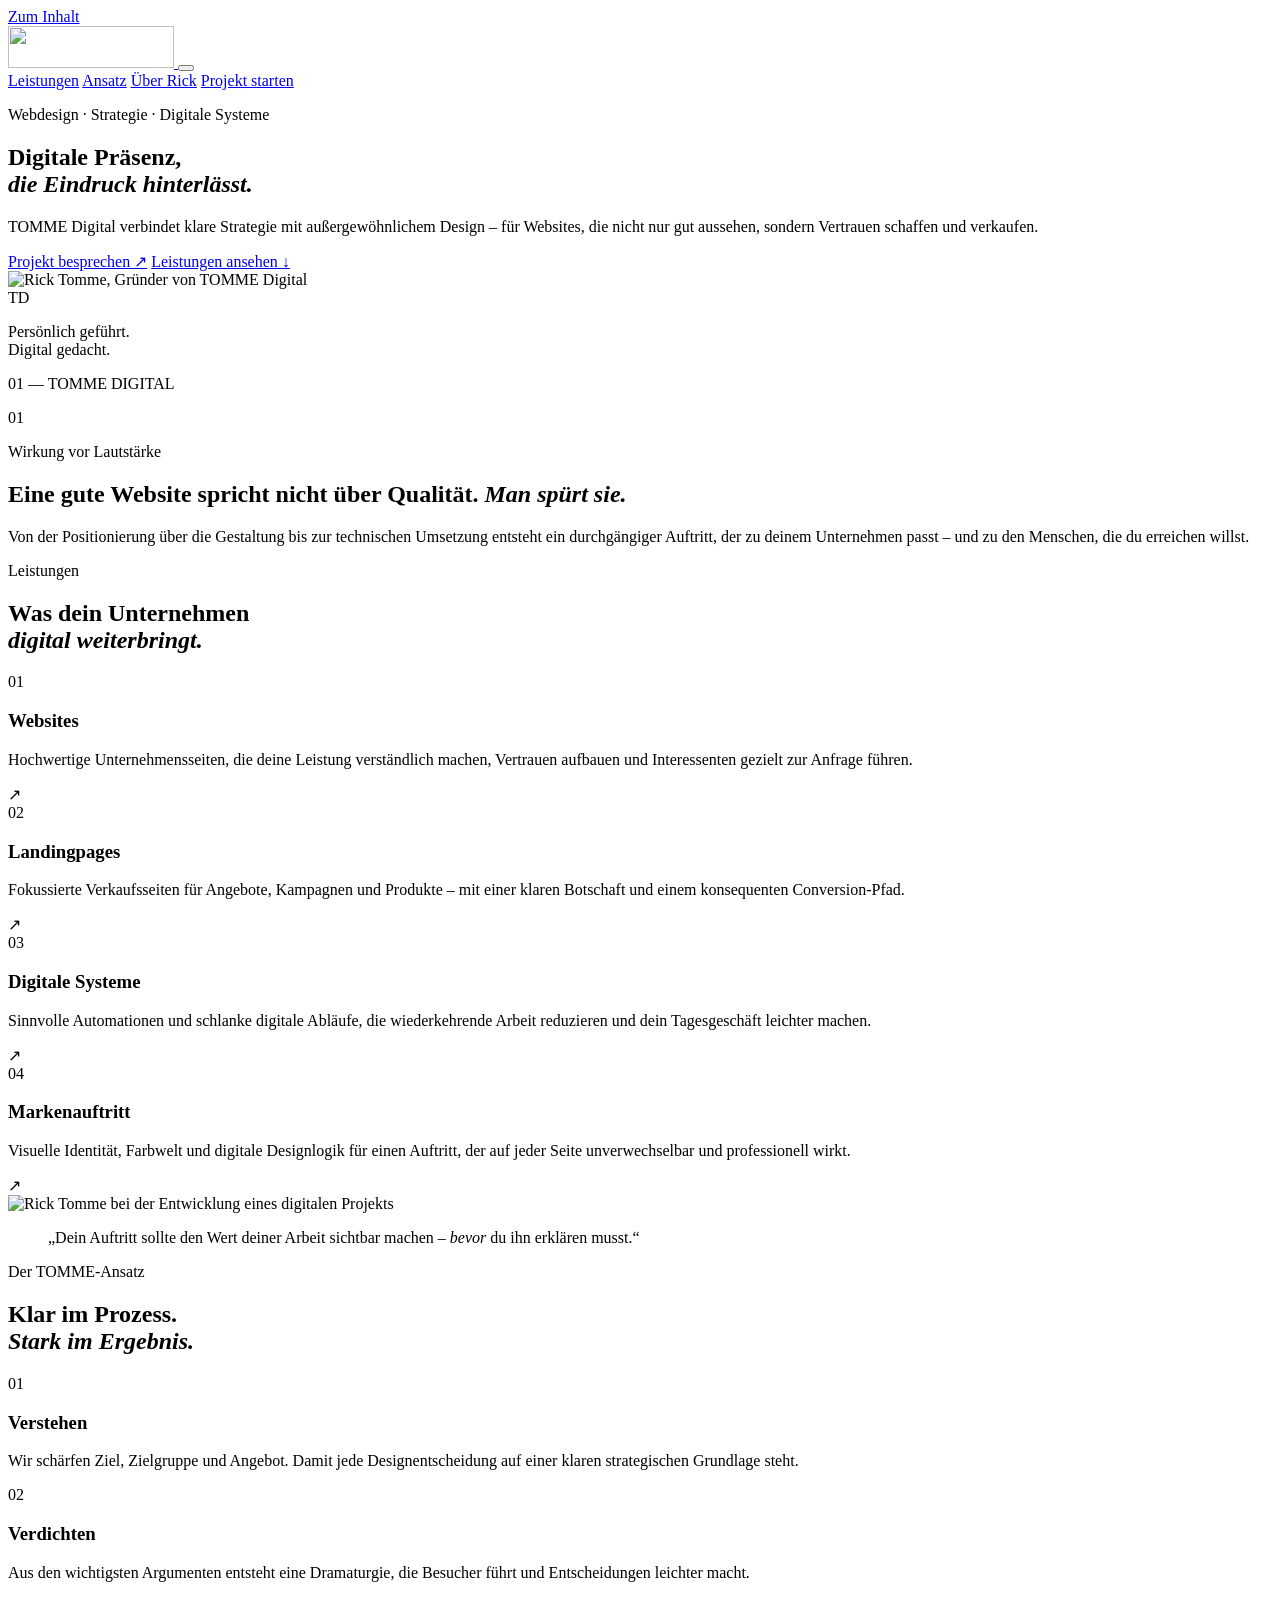
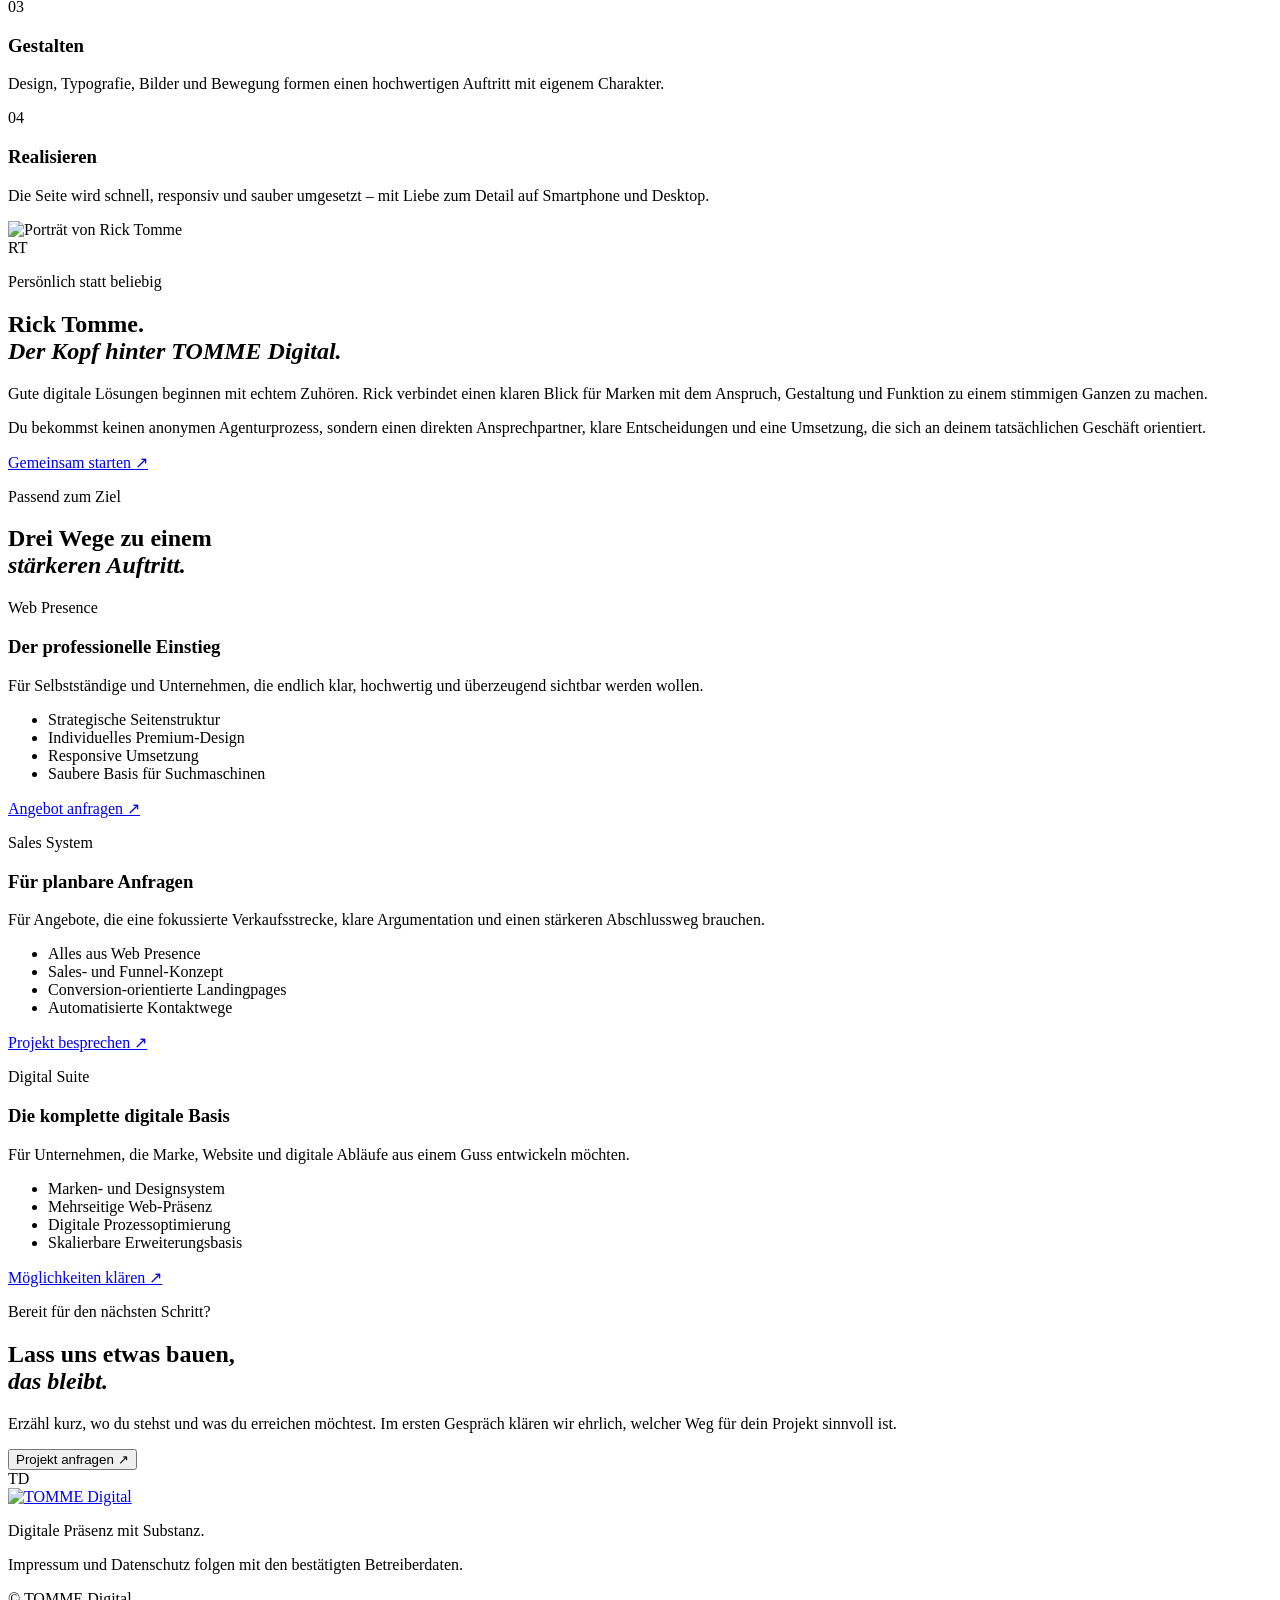
==== index.html @ 48b1f474 "feat: add TOMME Digital premium sales page" ====
<!doctype html>
<html lang="de">
<head>
  <meta charset="utf-8">
  <meta name="viewport" content="width=device-width,initial-scale=1,viewport-fit=cover">
  <meta name="theme-color" content="#071a14">
  <meta name="description" content="TOMME Digital entwickelt hochwertige Websites und digitale Systeme, die Marken klar positionieren und Interessenten zu Kunden machen.">
  <title>TOMME Digital — Digitale Präsenz mit Substanz</title>
  <link rel="icon" href="assets/favicon.svg" type="image/svg+xml">
  <link rel="stylesheet" href="styles.css">
  <script src="script.js" defer></script>
</head>
<body>
  <a class="skip-link" href="#main">Zum Inhalt</a>
  <header class="site-header" data-header>
    <a class="brand" href="#top" aria-label="TOMME Digital Startseite">
      <img src="assets/logo.svg" alt="" width="166" height="42">
    </a>
    <button class="menu-toggle" type="button" aria-label="Menü öffnen" aria-expanded="false" aria-controls="navigation">
      <span></span><span></span>
    </button>
    <nav id="navigation" class="navigation" aria-label="Hauptnavigation">
      <a href="#leistungen">Leistungen</a>
      <a href="#ansatz">Ansatz</a>
      <a href="#ueber">Über Rick</a>
      <a class="nav-cta" href="#kontakt">Projekt starten</a>
    </nav>
  </header>

  <main id="main">
    <section class="hero" id="top">
      <div class="hero-grain" aria-hidden="true"></div>
      <div class="hero-copy reveal">
        <p class="eyebrow">Webdesign · Strategie · Digitale Systeme</p>
        <h1>Digitale Präsenz,<br><em>die Eindruck hinterlässt.</em></h1>
        <p class="hero-lead">TOMME Digital verbindet klare Strategie mit außergewöhnlichem Design – für Websites, die nicht nur gut aussehen, sondern Vertrauen schaffen und verkaufen.</p>
        <div class="hero-actions">
          <a class="button button-primary" href="#kontakt">Projekt besprechen <span aria-hidden="true">↗</span></a>
          <a class="text-link" href="#leistungen">Leistungen ansehen <span aria-hidden="true">↓</span></a>
        </div>
      </div>
      <div class="hero-media reveal" data-delay="1">
        <div class="portrait-frame">
          <img data-optional-image src="assets/rick-hero.webp" alt="Rick Tomme, Gründer von TOMME Digital" width="960" height="1200">
          <div class="portrait-fallback" aria-hidden="true">
            <span>TD</span>
          </div>
          <span class="frame-line"></span>
        </div>
        <p class="media-note">Persönlich geführt.<br>Digital gedacht.</p>
      </div>
      <div class="hero-index" aria-hidden="true">01 — TOMME DIGITAL</div>
    </section>

    <section class="manifesto section-pad">
      <p class="section-number">01</p>
      <div class="manifesto-copy reveal">
        <p class="eyebrow">Wirkung vor Lautstärke</p>
        <h2>Eine gute Website spricht nicht über Qualität. <em>Man spürt sie.</em></h2>
      </div>
      <p class="manifesto-aside reveal">Von der Positionierung über die Gestaltung bis zur technischen Umsetzung entsteht ein durchgängiger Auftritt, der zu deinem Unternehmen passt – und zu den Menschen, die du erreichen willst.</p>
    </section>

    <section class="services section-pad" id="leistungen">
      <div class="section-heading reveal">
        <p class="eyebrow">Leistungen</p>
        <h2>Was dein Unternehmen<br><em>digital weiterbringt.</em></h2>
      </div>
      <div class="service-list">
        <article class="service reveal">
          <span class="service-no">01</span>
          <div><h3>Websites</h3><p>Hochwertige Unternehmensseiten, die deine Leistung verständlich machen, Vertrauen aufbauen und Interessenten gezielt zur Anfrage führen.</p></div>
          <span class="service-mark" aria-hidden="true">↗</span>
        </article>
        <article class="service reveal">
          <span class="service-no">02</span>
          <div><h3>Landingpages</h3><p>Fokussierte Verkaufsseiten für Angebote, Kampagnen und Produkte – mit einer klaren Botschaft und einem konsequenten Conversion-Pfad.</p></div>
          <span class="service-mark" aria-hidden="true">↗</span>
        </article>
        <article class="service reveal">
          <span class="service-no">03</span>
          <div><h3>Digitale Systeme</h3><p>Sinnvolle Automationen und schlanke digitale Abläufe, die wiederkehrende Arbeit reduzieren und dein Tagesgeschäft leichter machen.</p></div>
          <span class="service-mark" aria-hidden="true">↗</span>
        </article>
        <article class="service reveal">
          <span class="service-no">04</span>
          <div><h3>Markenauftritt</h3><p>Visuelle Identität, Farbwelt und digitale Designlogik für einen Auftritt, der auf jeder Seite unverwechselbar und professionell wirkt.</p></div>
          <span class="service-mark" aria-hidden="true">↗</span>
        </article>
      </div>
    </section>

    <section class="statement">
      <div class="statement-media" data-parallax>
        <img data-optional-image src="assets/rick-editorial.webp" alt="Rick Tomme bei der Entwicklung eines digitalen Projekts" width="1600" height="1000" loading="lazy">
      </div>
      <div class="statement-shade" aria-hidden="true"></div>
      <blockquote class="reveal">„Dein Auftritt sollte den Wert deiner Arbeit sichtbar machen – <em>bevor</em> du ihn erklären musst.“</blockquote>
    </section>

    <section class="approach section-pad" id="ansatz">
      <div class="section-heading reveal">
        <p class="eyebrow">Der TOMME-Ansatz</p>
        <h2>Klar im Prozess.<br><em>Stark im Ergebnis.</em></h2>
      </div>
      <div class="steps">
        <article class="step reveal"><span>01</span><h3>Verstehen</h3><p>Wir schärfen Ziel, Zielgruppe und Angebot. Damit jede Designentscheidung auf einer klaren strategischen Grundlage steht.</p></article>
        <article class="step reveal"><span>02</span><h3>Verdichten</h3><p>Aus den wichtigsten Argumenten entsteht eine Dramaturgie, die Besucher führt und Entscheidungen leichter macht.</p></article>
        <article class="step reveal"><span>03</span><h3>Gestalten</h3><p>Design, Typografie, Bilder und Bewegung formen einen hochwertigen Auftritt mit eigenem Charakter.</p></article>
        <article class="step reveal"><span>04</span><h3>Realisieren</h3><p>Die Seite wird schnell, responsiv und sauber umgesetzt – mit Liebe zum Detail auf Smartphone und Desktop.</p></article>
      </div>
    </section>

    <section class="about section-pad" id="ueber">
      <div class="about-media reveal">
        <img data-optional-image src="assets/rick-portrait.webp" alt="Porträt von Rick Tomme" width="900" height="1100" loading="lazy">
        <div class="about-monogram" aria-hidden="true">RT</div>
      </div>
      <div class="about-copy reveal">
        <p class="eyebrow">Persönlich statt beliebig</p>
        <h2>Rick Tomme.<br><em>Der Kopf hinter TOMME Digital.</em></h2>
        <p>Gute digitale Lösungen beginnen mit echtem Zuhören. Rick verbindet einen klaren Blick für Marken mit dem Anspruch, Gestaltung und Funktion zu einem stimmigen Ganzen zu machen.</p>
        <p>Du bekommst keinen anonymen Agenturprozess, sondern einen direkten Ansprechpartner, klare Entscheidungen und eine Umsetzung, die sich an deinem tatsächlichen Geschäft orientiert.</p>
        <a class="text-link" href="#kontakt">Gemeinsam starten <span aria-hidden="true">↗</span></a>
      </div>
    </section>

    <section class="offers section-pad">
      <div class="section-heading reveal">
        <p class="eyebrow">Passend zum Ziel</p>
        <h2>Drei Wege zu einem<br><em>stärkeren Auftritt.</em></h2>
      </div>
      <div class="offer-grid">
        <article class="offer reveal">
          <p class="offer-label">Web Presence</p><h3>Der professionelle Einstieg</h3>
          <p>Für Selbstständige und Unternehmen, die endlich klar, hochwertig und überzeugend sichtbar werden wollen.</p>
          <ul><li>Strategische Seitenstruktur</li><li>Individuelles Premium-Design</li><li>Responsive Umsetzung</li><li>Saubere Basis für Suchmaschinen</li></ul>
          <a href="#kontakt">Angebot anfragen <span aria-hidden="true">↗</span></a>
        </article>
        <article class="offer offer-featured reveal" data-delay="1">
          <p class="offer-label">Sales System</p><h3>Für planbare Anfragen</h3>
          <p>Für Angebote, die eine fokussierte Verkaufsstrecke, klare Argumentation und einen stärkeren Abschlussweg brauchen.</p>
          <ul><li>Alles aus Web Presence</li><li>Sales- und Funnel-Konzept</li><li>Conversion-orientierte Landingpages</li><li>Automatisierte Kontaktwege</li></ul>
          <a href="#kontakt">Projekt besprechen <span aria-hidden="true">↗</span></a>
        </article>
        <article class="offer reveal" data-delay="2">
          <p class="offer-label">Digital Suite</p><h3>Die komplette digitale Basis</h3>
          <p>Für Unternehmen, die Marke, Website und digitale Abläufe aus einem Guss entwickeln möchten.</p>
          <ul><li>Marken- und Designsystem</li><li>Mehrseitige Web-Präsenz</li><li>Digitale Prozessoptimierung</li><li>Skalierbare Erweiterungsbasis</li></ul>
          <a href="#kontakt">Möglichkeiten klären <span aria-hidden="true">↗</span></a>
        </article>
      </div>
    </section>

    <section class="contact section-pad" id="kontakt">
      <div class="contact-inner reveal">
        <p class="eyebrow">Bereit für den nächsten Schritt?</p>
        <h2>Lass uns etwas bauen,<br><em>das bleibt.</em></h2>
        <p>Erzähl kurz, wo du stehst und was du erreichen möchtest. Im ersten Gespräch klären wir ehrlich, welcher Weg für dein Projekt sinnvoll ist.</p>
        <button class="button button-light" type="button" data-contact-button>Projekt anfragen <span aria-hidden="true">↗</span></button>
        <p class="contact-status" data-contact-status hidden>Der direkte Kontaktweg wird vor der Veröffentlichung ergänzt.</p>
      </div>
      <div class="contact-monogram" aria-hidden="true">TD</div>
    </section>
  </main>

  <footer>
    <a class="brand" href="#top"><img src="assets/logo.svg" alt="TOMME Digital" width="166" height="42"></a>
    <p>Digitale Präsenz mit Substanz.</p>
    <div class="footer-links">
      <span>Impressum und Datenschutz folgen mit den bestätigten Betreiberdaten.</span>
    </div>
    <p>© <span data-year></span> TOMME Digital</p>
  </footer>
</body>
</html>
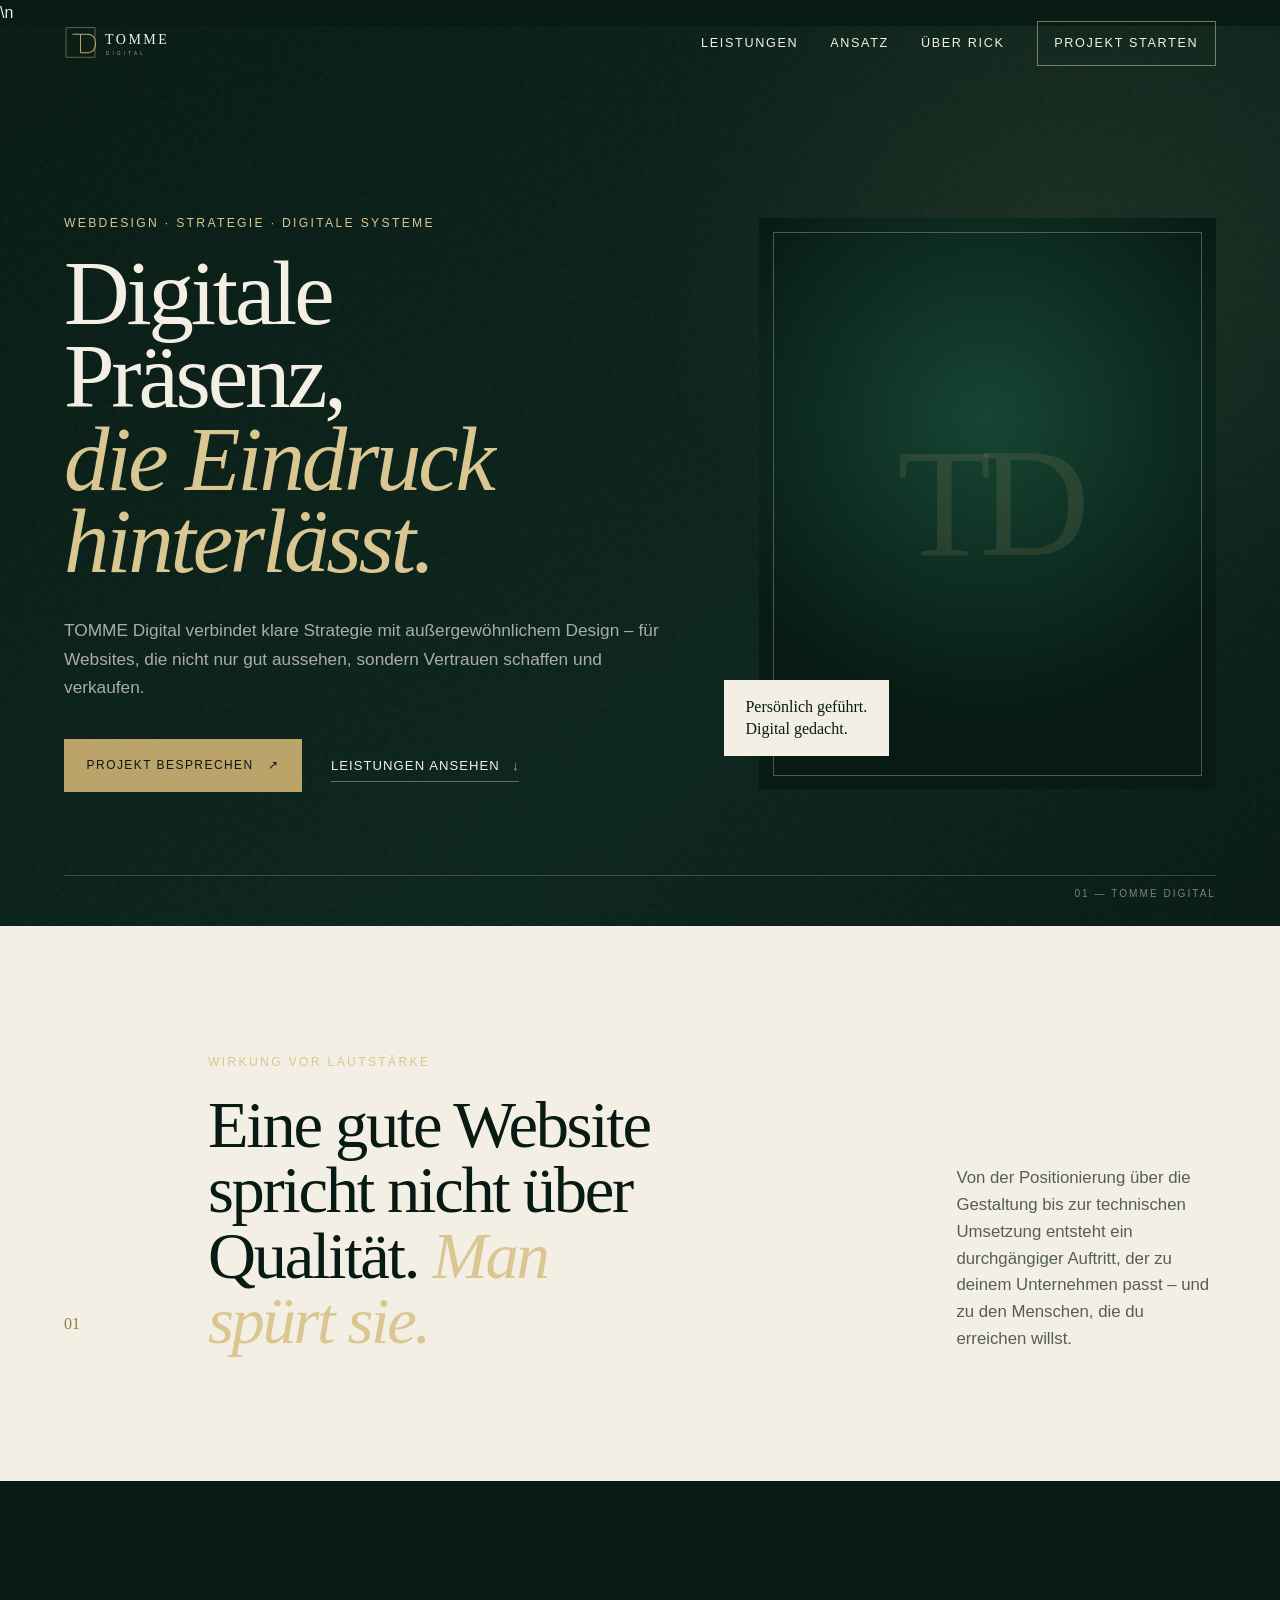
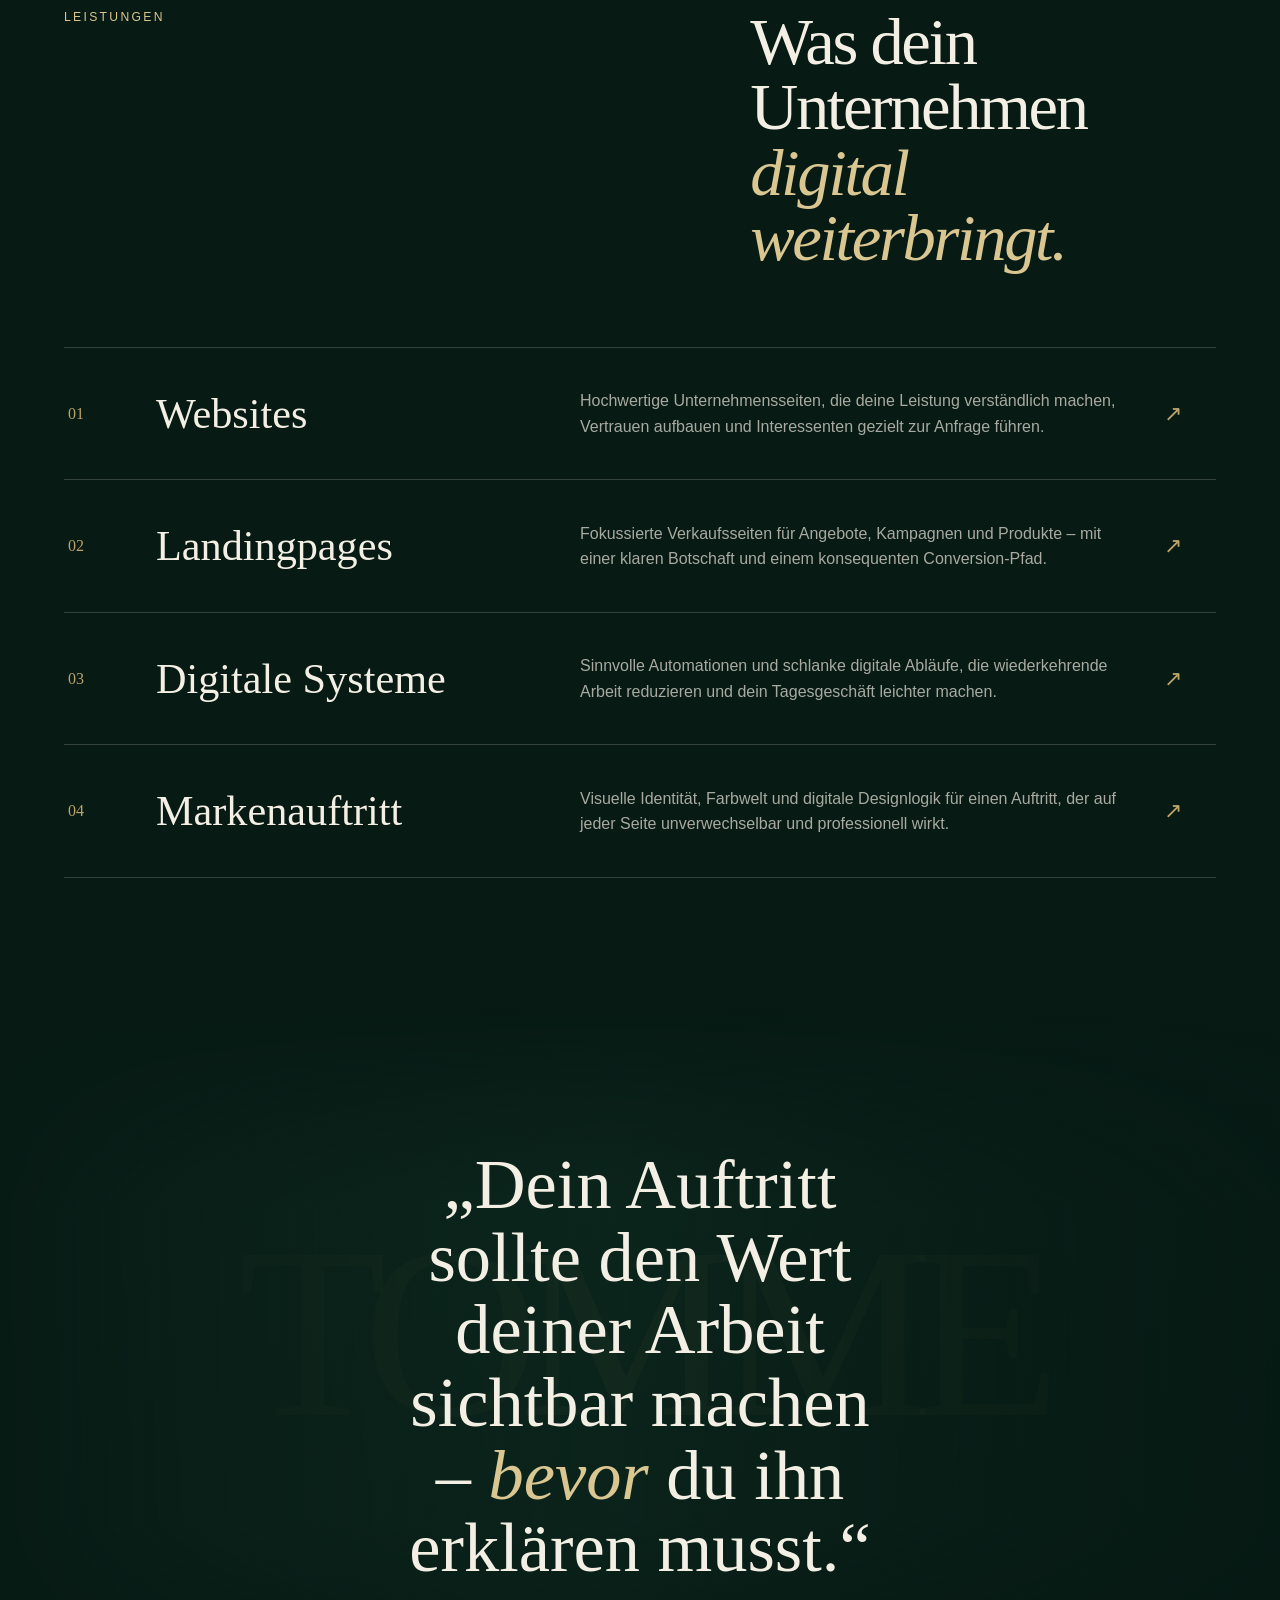
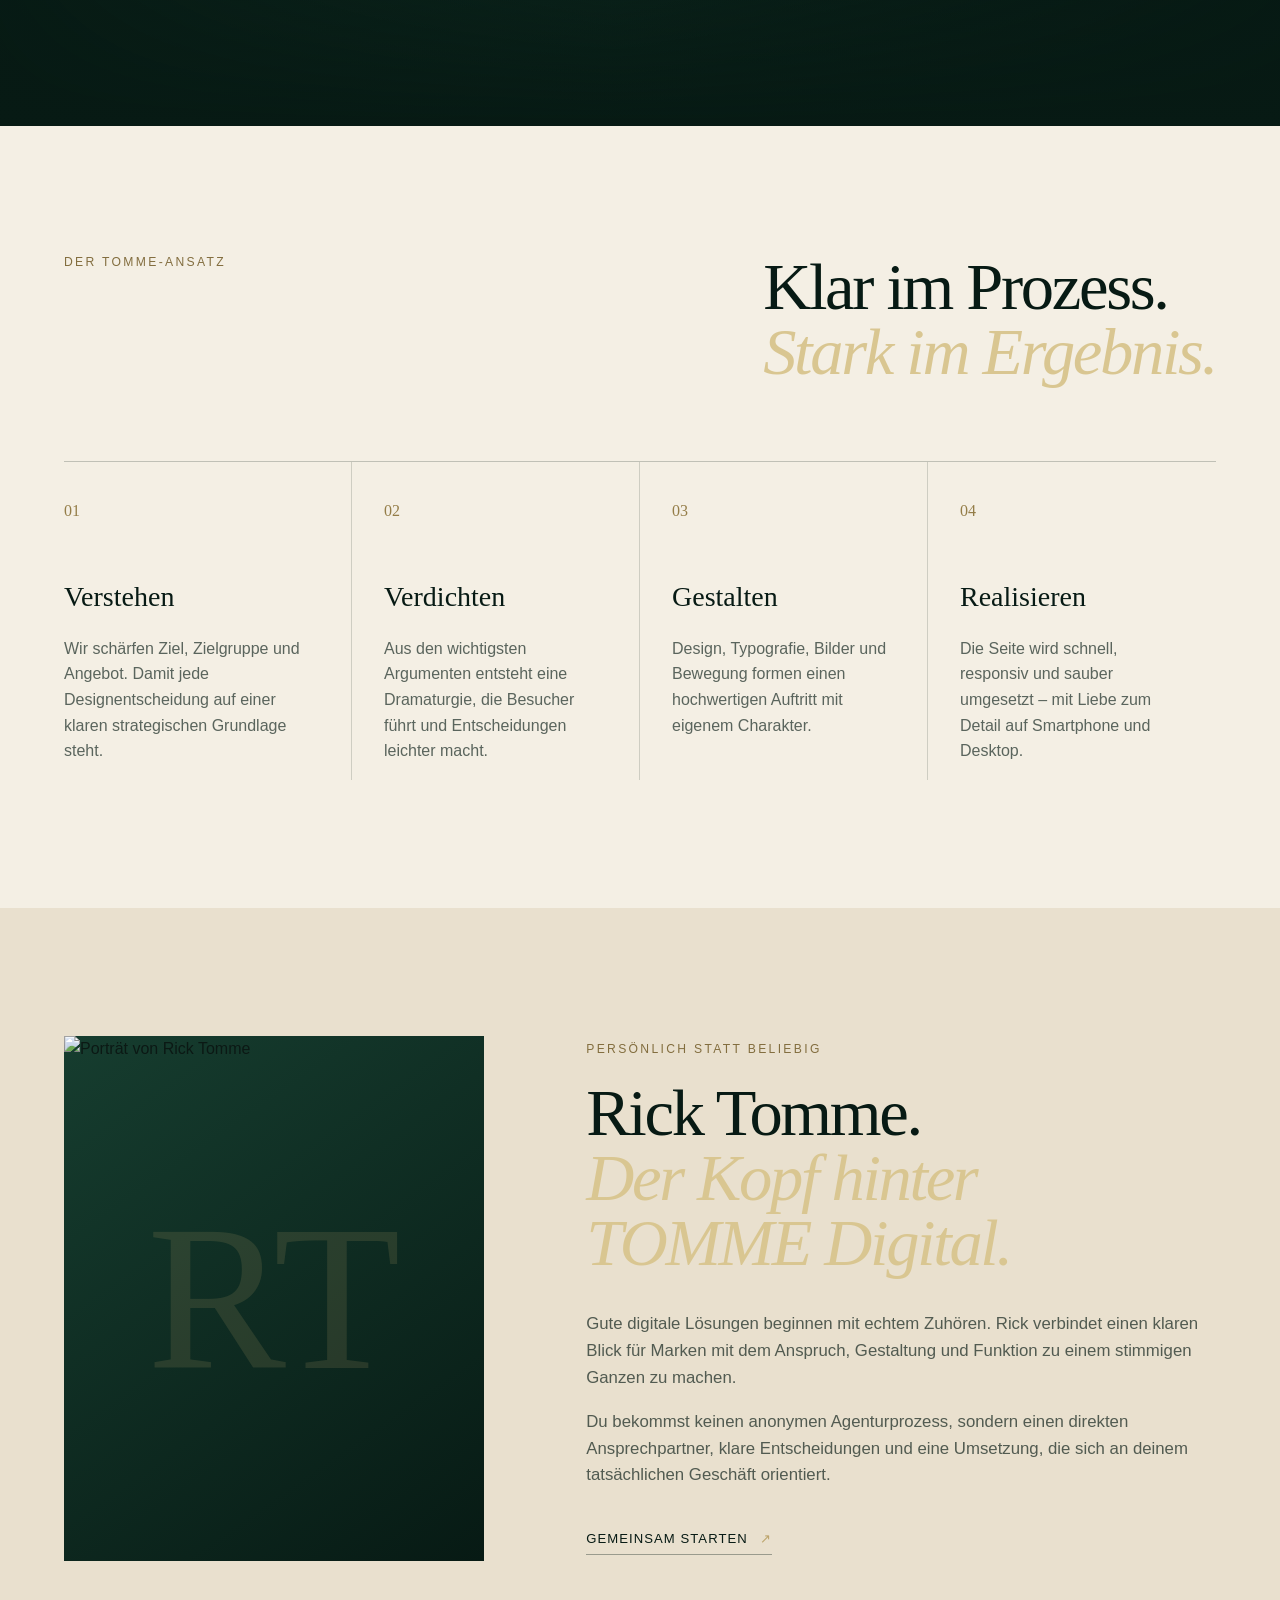
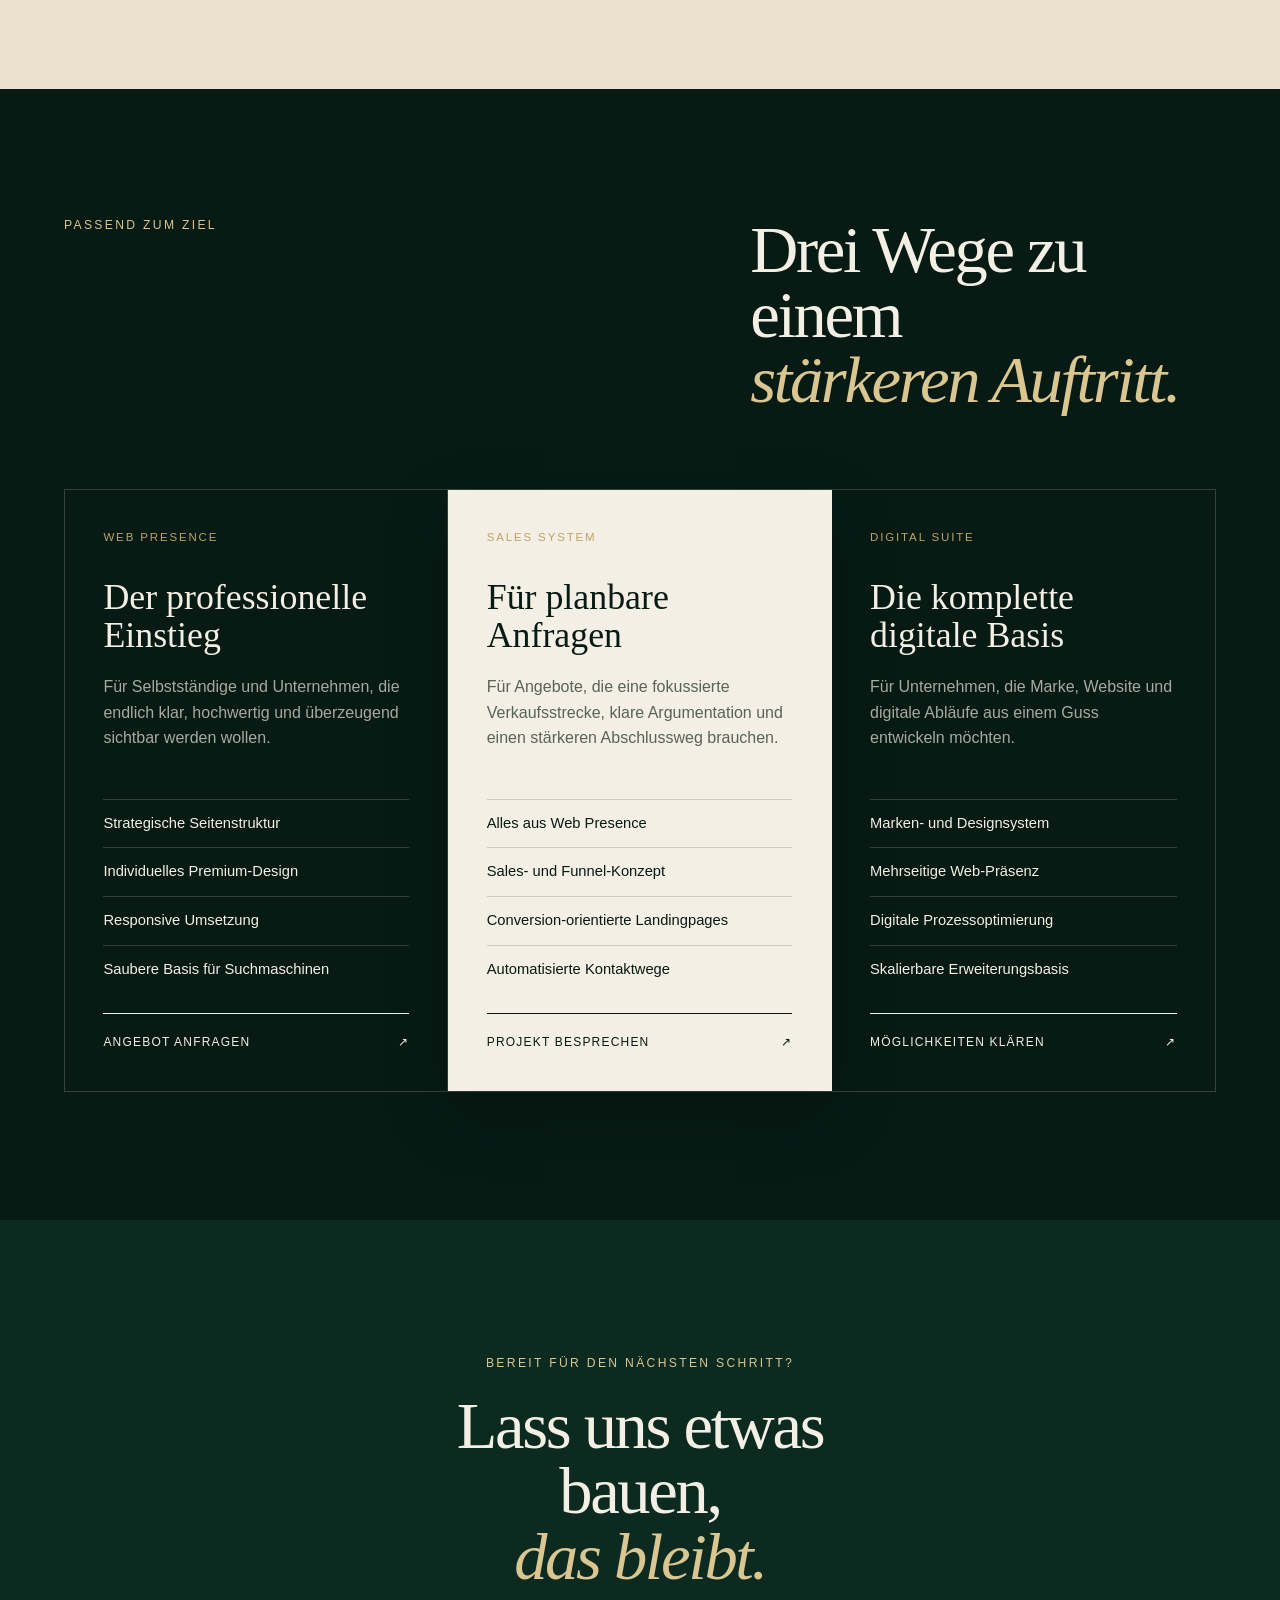
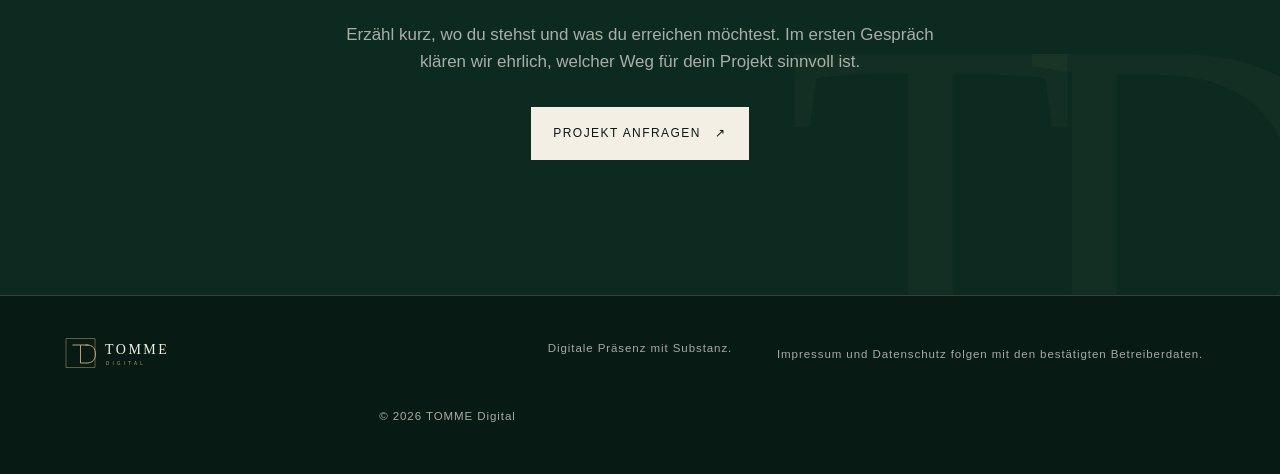
==== commit 95f3d5cc: "chore: keep draft out of search indexes" ====
--- a/index.html
+++ b/index.html
@@ -3,7 +3,7 @@
 <head>
   <meta charset="utf-8">
   <meta name="viewport" content="width=device-width,initial-scale=1,viewport-fit=cover">
-  <meta name="theme-color" content="#071a14">
+  <meta name="theme-color" content="#071a14">\n  <meta name="robots" content="noindex,nofollow">
   <meta name="description" content="TOMME Digital entwickelt hochwertige Websites und digitale Systeme, die Marken klar positionieren und Interessenten zu Kunden machen.">
   <title>TOMME Digital — Digitale Präsenz mit Substanz</title>
   <link rel="icon" href="assets/favicon.svg" type="image/svg+xml">
--- a/styles.css
+++ b/styles.css
@@ -0,0 +1,157 @@
+:root{
+  --ink:#071a14;--forest:#0c2a20;--forest-2:#12392b;--cream:#f4efe4;--paper:#e9e0ce;
+  --brass:#bca36a;--brass-light:#d9c691;--line:rgba(244,239,228,.19);--muted:rgba(244,239,228,.68);
+  --serif:Georgia,"Times New Roman",serif;--sans:Inter,ui-sans-serif,-apple-system,BlinkMacSystemFont,"Segoe UI",sans-serif;
+  --pad:clamp(1.25rem,5vw,5.75rem);--ease:cubic-bezier(.22,1,.36,1)
+}
+*{box-sizing:border-box}
+html{scroll-behavior:smooth;background:var(--ink)}
+body{margin:0;background:var(--ink);color:var(--cream);font-family:var(--sans);font-size:1rem;line-height:1.6;overflow-x:hidden}
+body.menu-open{overflow:hidden}
+a{color:inherit;text-decoration:none}
+img{display:block;max-width:100%}
+button{font:inherit}
+::selection{background:var(--brass);color:var(--ink)}
+.skip-link{position:fixed;left:1rem;top:-5rem;z-index:100;padding:.7rem 1rem;background:var(--cream);color:var(--ink)}
+.skip-link:focus{top:1rem}
+.site-header{position:fixed;z-index:50;top:0;left:0;width:100%;height:5.5rem;padding:0 var(--pad);display:flex;align-items:center;justify-content:space-between;border-bottom:1px solid transparent;transition:background .4s,border-color .4s,backdrop-filter .4s}
+.site-header.scrolled{background:rgba(7,26,20,.92);border-color:var(--line);backdrop-filter:blur(14px)}
+.brand{display:inline-flex;align-items:center;position:relative;z-index:3}
+.brand img{width:clamp(8.7rem,13vw,10.4rem);height:auto}
+.navigation{display:flex;align-items:center;gap:clamp(1.25rem,2.5vw,2.5rem);font-size:.79rem;letter-spacing:.13em;text-transform:uppercase}
+.navigation>a{position:relative}
+.navigation>a:not(.nav-cta)::after{content:"";position:absolute;left:0;bottom:-.4rem;width:100%;height:1px;background:var(--brass);transform:scaleX(0);transform-origin:right;transition:transform .35s var(--ease)}
+.navigation>a:hover::after,.navigation>a:focus-visible::after{transform:scaleX(1);transform-origin:left}
+.nav-cta{border:1px solid rgba(217,198,145,.55);padding:.72rem 1.05rem;transition:.3s}
+.nav-cta:hover,.nav-cta:focus-visible{background:var(--brass);color:var(--ink)}
+.menu-toggle{display:none;background:none;color:var(--cream);border:0;width:2.75rem;height:2.75rem;position:relative;z-index:3}
+.menu-toggle span{position:absolute;left:.55rem;width:1.6rem;height:1px;background:currentColor;transition:.3s}
+.menu-toggle span:first-child{top:1rem}.menu-toggle span:last-child{top:1.65rem}
+.menu-toggle[aria-expanded=true] span:first-child{transform:translateY(.325rem) rotate(45deg)}
+.menu-toggle[aria-expanded=true] span:last-child{transform:translateY(-.325rem) rotate(-45deg)}
+.hero{min-height:100svh;position:relative;display:grid;grid-template-columns:minmax(0,1.15fr) minmax(19rem,.85fr);align-items:center;gap:clamp(2rem,6vw,7rem);padding:8.5rem var(--pad) 5rem;background:radial-gradient(circle at 82% 27%,rgba(188,163,106,.09),transparent 32%),linear-gradient(140deg,#071a14,#0b251c 65%,#071a14);overflow:hidden}
+.hero:after{content:"";position:absolute;left:var(--pad);bottom:3.1rem;width:calc(100% - var(--pad)*2);height:1px;background:var(--line)}
+.hero-grain{position:absolute;inset:0;opacity:.14;pointer-events:none;background-image:url("data:image/svg+xml,%3Csvg viewBox='0 0 180 180' xmlns='http://www.w3.org/2000/svg'%3E%3Cfilter id='n'%3E%3CfeTurbulence type='fractalNoise' baseFrequency='.92' numOctaves='3' stitchTiles='stitch'/%3E%3C/filter%3E%3Crect width='100%25' height='100%25' filter='url(%23n)' opacity='.26'/%3E%3C/svg%3E")}
+.hero-copy,.hero-media{position:relative;z-index:2}
+.eyebrow{margin:0 0 1.35rem;color:var(--brass-light);font-size:.76rem;line-height:1.4;letter-spacing:.19em;text-transform:uppercase}
+h1,h2,h3,p{margin-top:0}
+h1,h2{font-family:var(--serif);font-weight:400;letter-spacing:-.035em}
+h1{font-size:clamp(3.2rem,7.1vw,7.6rem);line-height:.91;margin:0;max-width:12ch}
+h1 em,h2 em{color:var(--brass-light);font-weight:400}
+.hero-lead{max-width:39rem;color:var(--muted);font-size:clamp(1.02rem,1.35vw,1.25rem);line-height:1.65;margin:2rem 0 2.35rem}
+.hero-actions{display:flex;align-items:center;gap:1.8rem;flex-wrap:wrap}
+.button{display:inline-flex;gap:.9rem;align-items:center;justify-content:center;border:1px solid transparent;padding:1rem 1.35rem;text-transform:uppercase;letter-spacing:.12em;font-size:.75rem;cursor:pointer;transition:transform .3s var(--ease),background .3s,color .3s}
+.button:hover{transform:translateY(-2px)}
+.button-primary{background:var(--brass);color:var(--ink)}
+.button-primary:hover{background:var(--brass-light)}
+.text-link{display:inline-flex;align-items:center;gap:.75rem;border-bottom:1px solid rgba(244,239,228,.36);padding:.35rem 0;font-size:.82rem;letter-spacing:.08em;text-transform:uppercase}
+.text-link span{color:var(--brass)}
+.portrait-frame{position:relative;margin-left:auto;width:min(100%,31rem);aspect-ratio:4/5;background:linear-gradient(155deg,var(--forest-2),var(--ink));overflow:hidden}
+.portrait-frame>img{width:100%;height:100%;object-fit:cover;object-position:50% 22%;filter:saturate(.72) contrast(1.04)}
+.portrait-fallback{position:absolute;inset:0;display:grid;place-items:center;background:radial-gradient(circle at 50% 35%,#164533,#071a14 70%)}
+.portrait-fallback span{font-family:var(--serif);font-size:clamp(6rem,12vw,12rem);color:rgba(188,163,106,.15);letter-spacing:-.08em}
+.portrait-frame.has-image .portrait-fallback{display:none}
+.frame-line{position:absolute;inset:.85rem;border:1px solid rgba(217,198,145,.35);pointer-events:none}
+.media-note{position:absolute;left:-2.2rem;bottom:2.1rem;background:var(--cream);color:var(--ink);padding:1rem 1.35rem;margin:0;font-family:var(--serif);font-size:1rem;line-height:1.35}
+.hero-index{position:absolute;bottom:1.45rem;right:var(--pad);font-size:.63rem;letter-spacing:.2em;color:rgba(244,239,228,.48)}
+.section-pad{padding:clamp(5.5rem,10vw,10rem) var(--pad)}
+.manifesto{display:grid;grid-template-columns:5rem minmax(0,1.45fr) minmax(16rem,.55fr);gap:clamp(1.5rem,5vw,6rem);align-items:end;background:var(--cream);color:var(--ink)}
+.section-number{font-family:var(--serif);color:#927a45}
+.manifesto h2,.section-heading h2,.about h2,.contact h2{font-size:clamp(2.55rem,5.2vw,5.4rem);line-height:.98;margin:0;max-width:14ch}
+.manifesto-aside{margin:0;color:rgba(7,26,20,.68);font-size:1.05rem}
+.services{background:var(--ink)}
+.section-heading{display:flex;align-items:end;justify-content:space-between;margin-bottom:clamp(3rem,6vw,6rem)}
+.section-heading .eyebrow{align-self:start}
+.service-list{border-top:1px solid var(--line)}
+.service{display:grid;grid-template-columns:4rem minmax(0,1fr) 3rem;gap:1.5rem;align-items:center;padding:2rem .25rem;border-bottom:1px solid var(--line);transition:background .35s,padding .35s}
+.service:hover{background:rgba(244,239,228,.035);padding-left:1rem;padding-right:1rem}
+.service-no{font-family:var(--serif);color:var(--brass);font-size:1rem}
+.service>div{display:grid;grid-template-columns:minmax(12rem,.7fr) minmax(18rem,1fr);align-items:center;gap:2rem}
+.service h3{font-family:var(--serif);font-weight:400;font-size:clamp(1.8rem,3.3vw,3.5rem);margin:0}
+.service p{margin:0;max-width:36rem;color:var(--muted)}
+.service-mark{color:var(--brass);font-size:1.4rem}
+.statement{position:relative;min-height:80vh;display:grid;place-items:center;overflow:hidden;background:#061510}
+.statement-media{position:absolute;inset:-5%;background:linear-gradient(120deg,#153c2e,#071a14)}
+.statement-media img{width:100%;height:100%;object-fit:cover;object-position:center 30%;filter:saturate(.55) brightness(.63)}
+.statement-media:not(.has-image):after{content:"TOMME";position:absolute;inset:0;display:grid;place-items:center;font-family:var(--serif);font-size:19vw;letter-spacing:-.08em;color:rgba(188,163,106,.07)}
+.statement-shade{position:absolute;inset:0;background:linear-gradient(90deg,rgba(7,26,20,.96) 0%,rgba(7,26,20,.42) 48%,rgba(7,26,20,.9) 100%),linear-gradient(0deg,var(--ink),transparent 28%,transparent 72%,var(--ink))}
+.statement blockquote{position:relative;z-index:2;max-width:18ch;margin:0;padding:8rem var(--pad);text-align:center;font-family:var(--serif);font-size:clamp(2.6rem,5.5vw,6.2rem);line-height:1.03}
+.statement blockquote em{color:var(--brass-light)}
+.approach{background:var(--cream);color:var(--ink)}
+.approach .eyebrow,.about .eyebrow{color:#826d3e}
+.steps{display:grid;grid-template-columns:repeat(4,1fr);border-top:1px solid rgba(7,26,20,.22)}
+.step{padding:2.25rem 2rem 0 0;border-right:1px solid rgba(7,26,20,.16);min-height:18rem}
+.step+.step{padding-left:2rem}
+.step:last-child{border-right:0}
+.step span{display:block;color:#947d48;font-family:var(--serif);margin-bottom:3.2rem}
+.step h3{font-family:var(--serif);font-size:1.75rem;font-weight:400;margin-bottom:1rem}
+.step p{color:rgba(7,26,20,.65)}
+.about{display:grid;grid-template-columns:minmax(17rem,.8fr) minmax(20rem,1.2fr);gap:clamp(3rem,8vw,9rem);align-items:center;background:var(--paper);color:var(--ink)}
+.about-media{position:relative;aspect-ratio:4/5;overflow:hidden;background:linear-gradient(145deg,#163d2f,#071a14)}
+.about-media img{width:100%;height:100%;object-fit:cover;object-position:50% 20%;filter:saturate(.7)}
+.about-monogram{position:absolute;inset:0;display:grid;place-items:center;font-family:var(--serif);font-size:13rem;color:rgba(188,163,106,.16)}
+.about-media.has-image .about-monogram{display:none}
+.about-copy h2{margin-bottom:2.25rem}
+.about-copy>p:not(.eyebrow){font-size:1.05rem;max-width:42rem;color:rgba(7,26,20,.67)}
+.about-copy .text-link{margin-top:1rem;border-color:rgba(7,26,20,.35)}
+.offers{background:var(--ink)}
+.offer-grid{display:grid;grid-template-columns:repeat(3,1fr);border:1px solid var(--line)}
+.offer{padding:clamp(1.7rem,3vw,3rem);min-height:35rem;display:flex;flex-direction:column;border-right:1px solid var(--line)}
+.offer:last-child{border-right:0}
+.offer-featured{background:var(--cream);color:var(--ink);transform:translateY(-1.25rem);box-shadow:0 1.5rem 4rem rgba(0,0,0,.22)}
+.offer-label{color:var(--brass);text-transform:uppercase;letter-spacing:.16em;font-size:.72rem}
+.offer h3{font-family:var(--serif);font-weight:400;font-size:clamp(1.9rem,2.8vw,3rem);line-height:1.08;margin:1.2rem 0}
+.offer>p:not(.offer-label){color:var(--muted)}
+.offer-featured>p:not(.offer-label){color:rgba(7,26,20,.66)}
+.offer ul{list-style:none;padding:0;margin:2rem 0;display:grid;gap:.75rem;font-size:.92rem}
+.offer li{padding-top:.75rem;border-top:1px solid var(--line)}
+.offer-featured li{border-color:rgba(7,26,20,.16)}
+.offer>a{margin-top:auto;display:flex;justify-content:space-between;padding-top:1.2rem;border-top:1px solid currentColor;text-transform:uppercase;letter-spacing:.1em;font-size:.75rem}
+.contact{position:relative;min-height:75vh;display:grid;place-items:center;text-align:center;background:var(--forest);overflow:hidden}
+.contact-inner{position:relative;z-index:2;display:flex;flex-direction:column;align-items:center}
+.contact h2{max-width:14ch}
+.contact-inner>p:not(.eyebrow,.contact-status){max-width:38rem;color:var(--muted);font-size:1.06rem;margin:2rem auto}
+.button-light{background:var(--cream);color:var(--ink)}
+.button-light:hover{background:var(--brass-light)}
+.contact-status{margin-top:1rem;color:var(--brass-light);font-size:.85rem}
+.contact-monogram{position:absolute;right:-.05em;bottom:-.31em;font-family:var(--serif);font-size:37vw;line-height:1;color:rgba(188,163,106,.045);letter-spacing:-.12em}
+footer{display:grid;grid-template-columns:1fr auto 1fr;gap:2rem;align-items:center;padding:2.3rem var(--pad);border-top:1px solid var(--line);font-size:.72rem;color:var(--muted);letter-spacing:.08em}
+footer>p:last-child{text-align:right}.footer-links{text-align:center}
+.reveal{opacity:0;transform:translateY(28px);transition:opacity .85s var(--ease),transform .85s var(--ease)}
+.reveal[data-delay="1"]{transition-delay:.11s}.reveal[data-delay="2"]{transition-delay:.22s}
+.reveal.is-visible{opacity:1;transform:none}
+:focus-visible{outline:2px solid var(--brass-light);outline-offset:4px}
+@media(max-width:900px){
+  .site-header{height:4.75rem}
+  .menu-toggle{display:block}
+  .navigation{position:fixed;inset:0;background:var(--ink);display:flex;flex-direction:column;align-items:flex-start;justify-content:center;padding:6rem var(--pad);font-family:var(--serif);font-size:clamp(2rem,9vw,4rem);letter-spacing:-.025em;text-transform:none;transform:translateX(100%);transition:transform .55s var(--ease)}
+  .navigation.open{transform:none}.nav-cta{border:0;padding:.4rem 0;color:var(--brass-light)}
+  .hero{grid-template-columns:1fr;padding-top:7.5rem;align-content:center}
+  .hero-copy{z-index:3}.hero-media{position:absolute;inset:9rem -8rem 2rem 45%;opacity:.55}
+  .portrait-frame{height:100%;aspect-ratio:auto}.media-note{display:none}
+  .hero:before{content:"";position:absolute;inset:0;z-index:2;background:linear-gradient(90deg,var(--ink) 10%,rgba(7,26,20,.83) 48%,rgba(7,26,20,.25))}
+  .hero-copy{max-width:42rem}.hero-lead{max-width:32rem}
+  .manifesto{grid-template-columns:3rem 1fr}.manifesto-aside{grid-column:2}
+  .service>div{grid-template-columns:1fr;gap:.65rem}
+  .steps{grid-template-columns:repeat(2,1fr)}.step:nth-child(2){border-right:0}.step:nth-child(n+3){border-top:1px solid rgba(7,26,20,.16)}
+  .offer-grid{grid-template-columns:1fr}.offer{min-height:auto;border-right:0;border-bottom:1px solid var(--line)}.offer:last-child{border-bottom:0}.offer-featured{transform:none}
+  footer{grid-template-columns:1fr;text-align:center}footer>p:last-child{text-align:center}
+}
+@media(max-width:620px){
+  :root{--pad:1.25rem}
+  .hero{min-height:48rem;padding-bottom:5.3rem}.hero-media{inset:7rem -9rem 0 37%}
+  h1{font-size:clamp(3.15rem,15.5vw,5.2rem)}
+  .hero-actions{align-items:flex-start;flex-direction:column;gap:1.2rem}
+  .manifesto{grid-template-columns:1fr}.section-number,.manifesto-aside{grid-column:1}
+  .manifesto h2,.section-heading h2,.about h2,.contact h2{font-size:clamp(2.55rem,12.5vw,4.2rem)}
+  .section-heading{display:block}.section-heading .eyebrow{margin-bottom:1.3rem}
+  .service{grid-template-columns:2.3rem 1fr 1.4rem;gap:.7rem}.service p{font-size:.93rem}
+  .statement{min-height:42rem}.statement blockquote{padding-left:1.25rem;padding-right:1.25rem}
+  .steps{grid-template-columns:1fr}.step{min-height:0;padding:2rem 0!important;border-right:0!important;border-top:1px solid rgba(7,26,20,.16)}.step span{margin-bottom:1.5rem}
+  .about{grid-template-columns:1fr}.about-media{max-height:31rem}
+  .offer{min-height:31rem}.contact{min-height:42rem}
+}
+@media(prefers-reduced-motion:reduce){
+  html{scroll-behavior:auto}*,*:before,*:after{animation-duration:.01ms!important;transition-duration:.01ms!important}
+  .reveal{opacity:1;transform:none}
+}
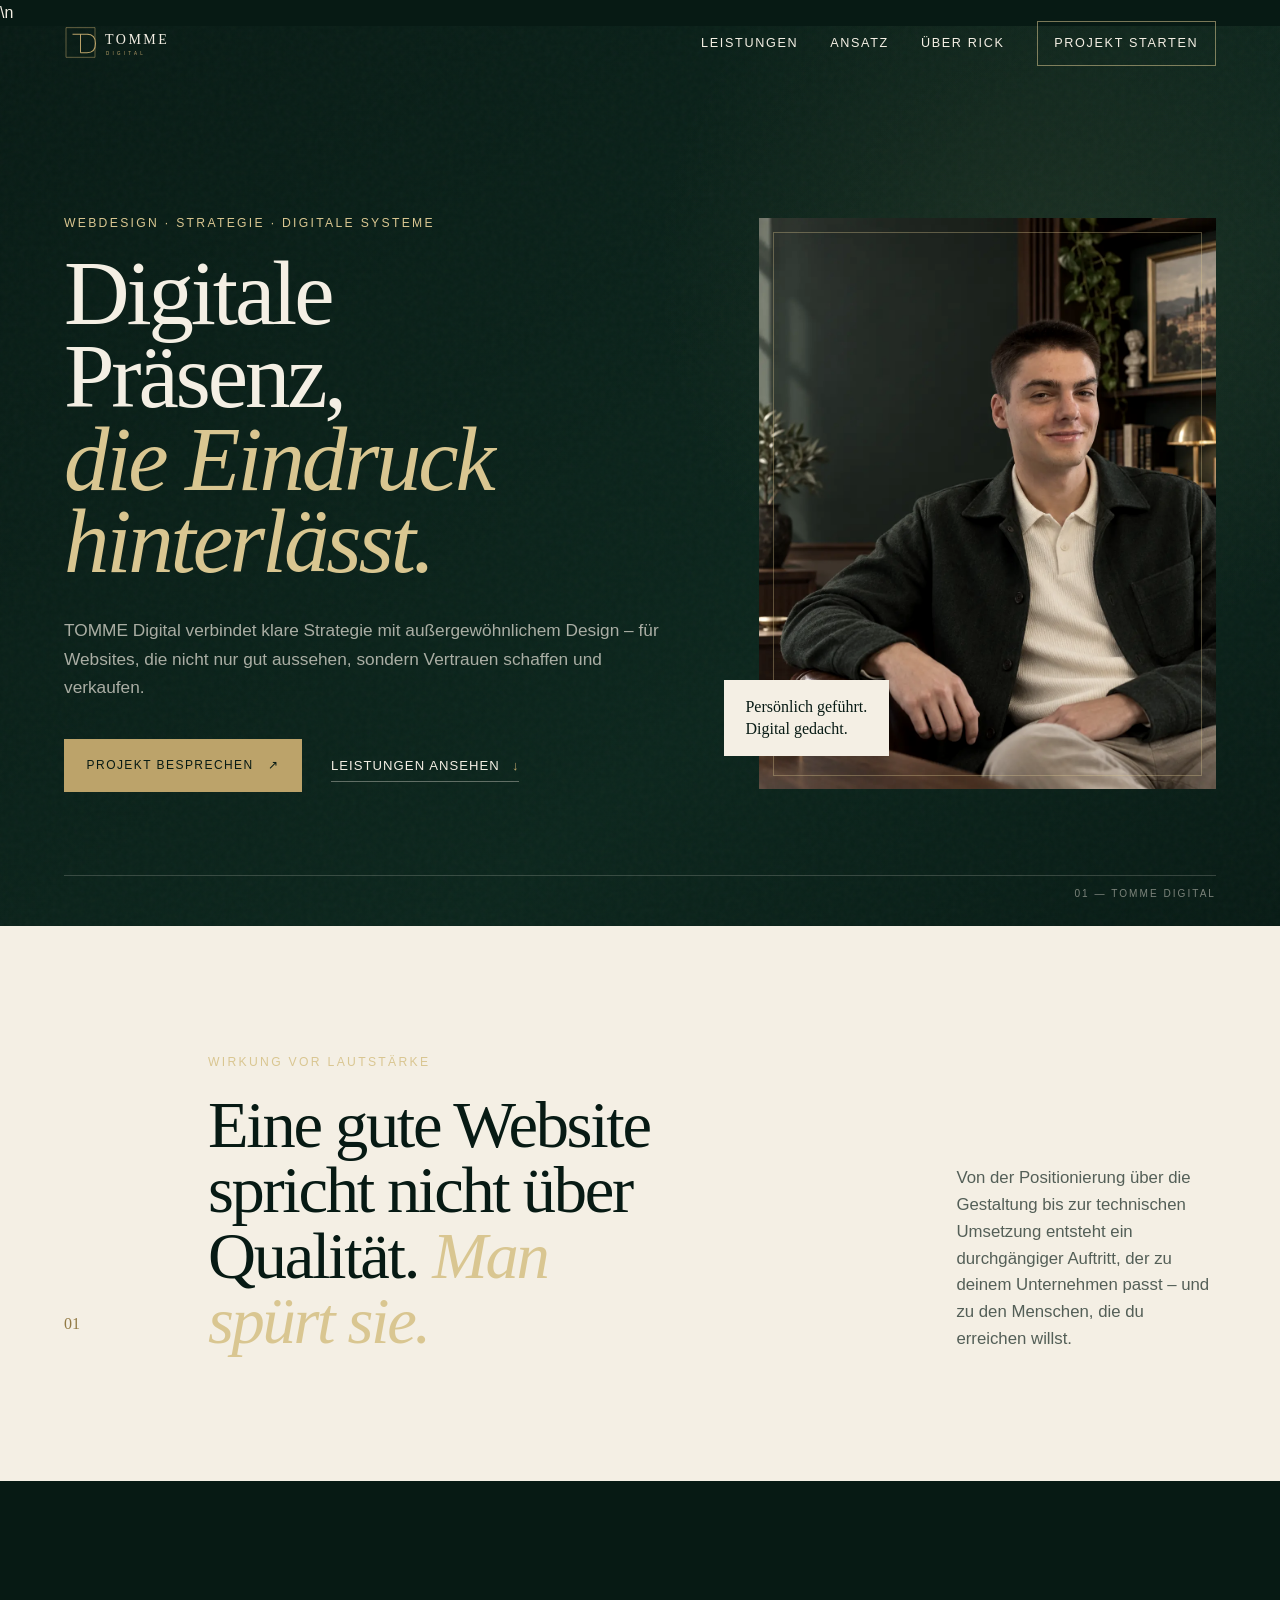
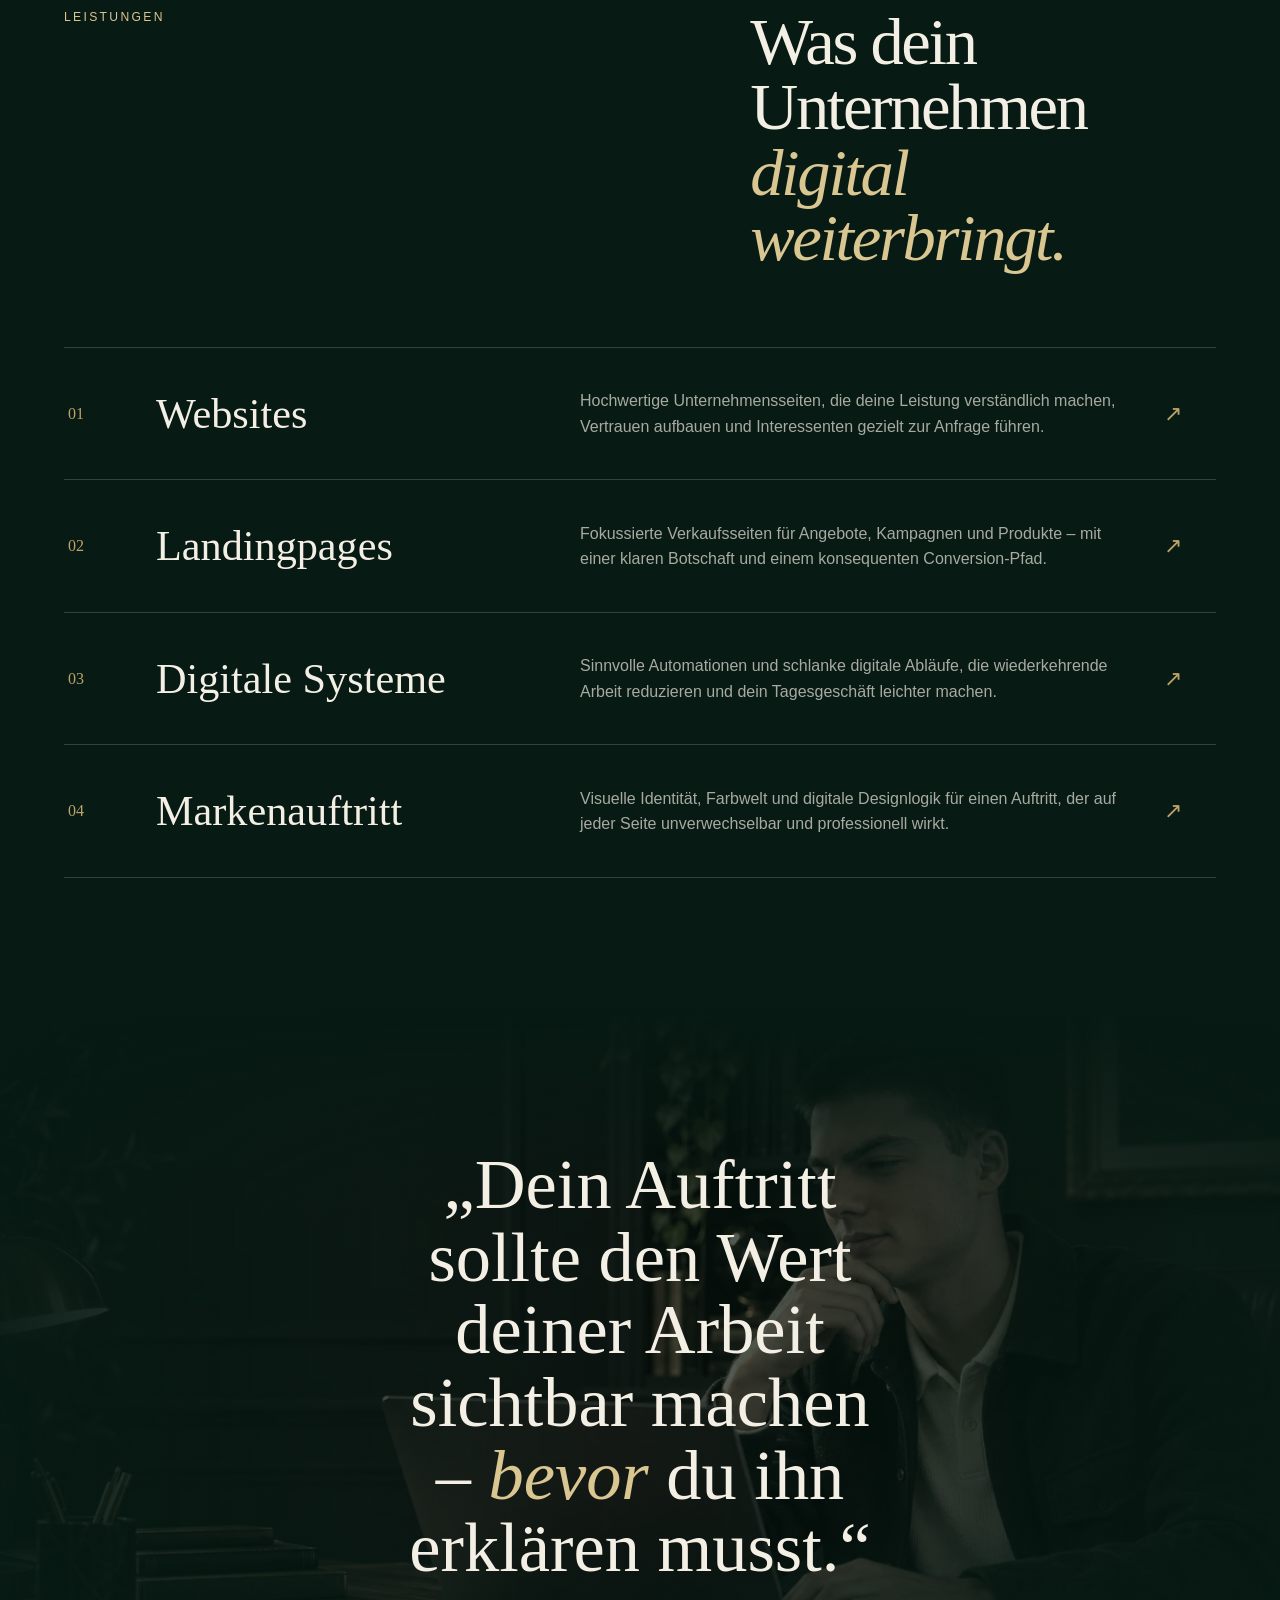
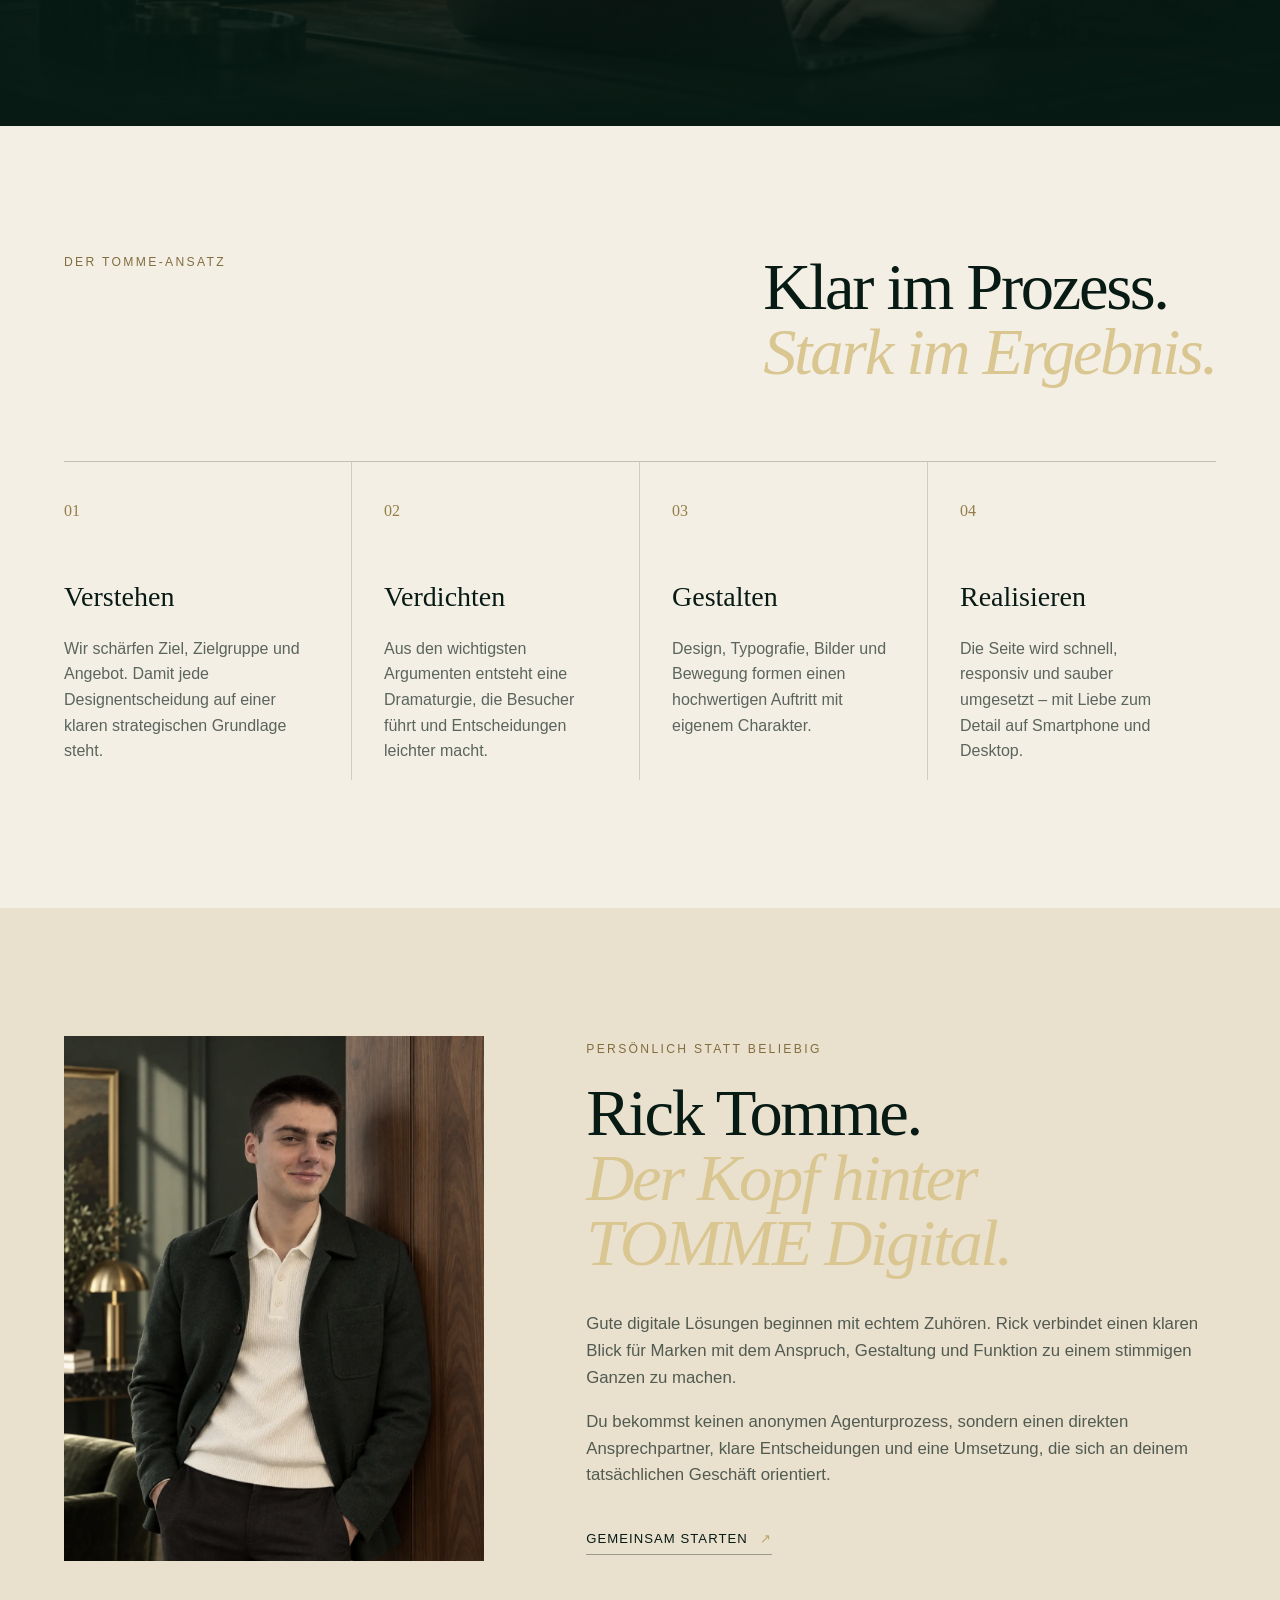
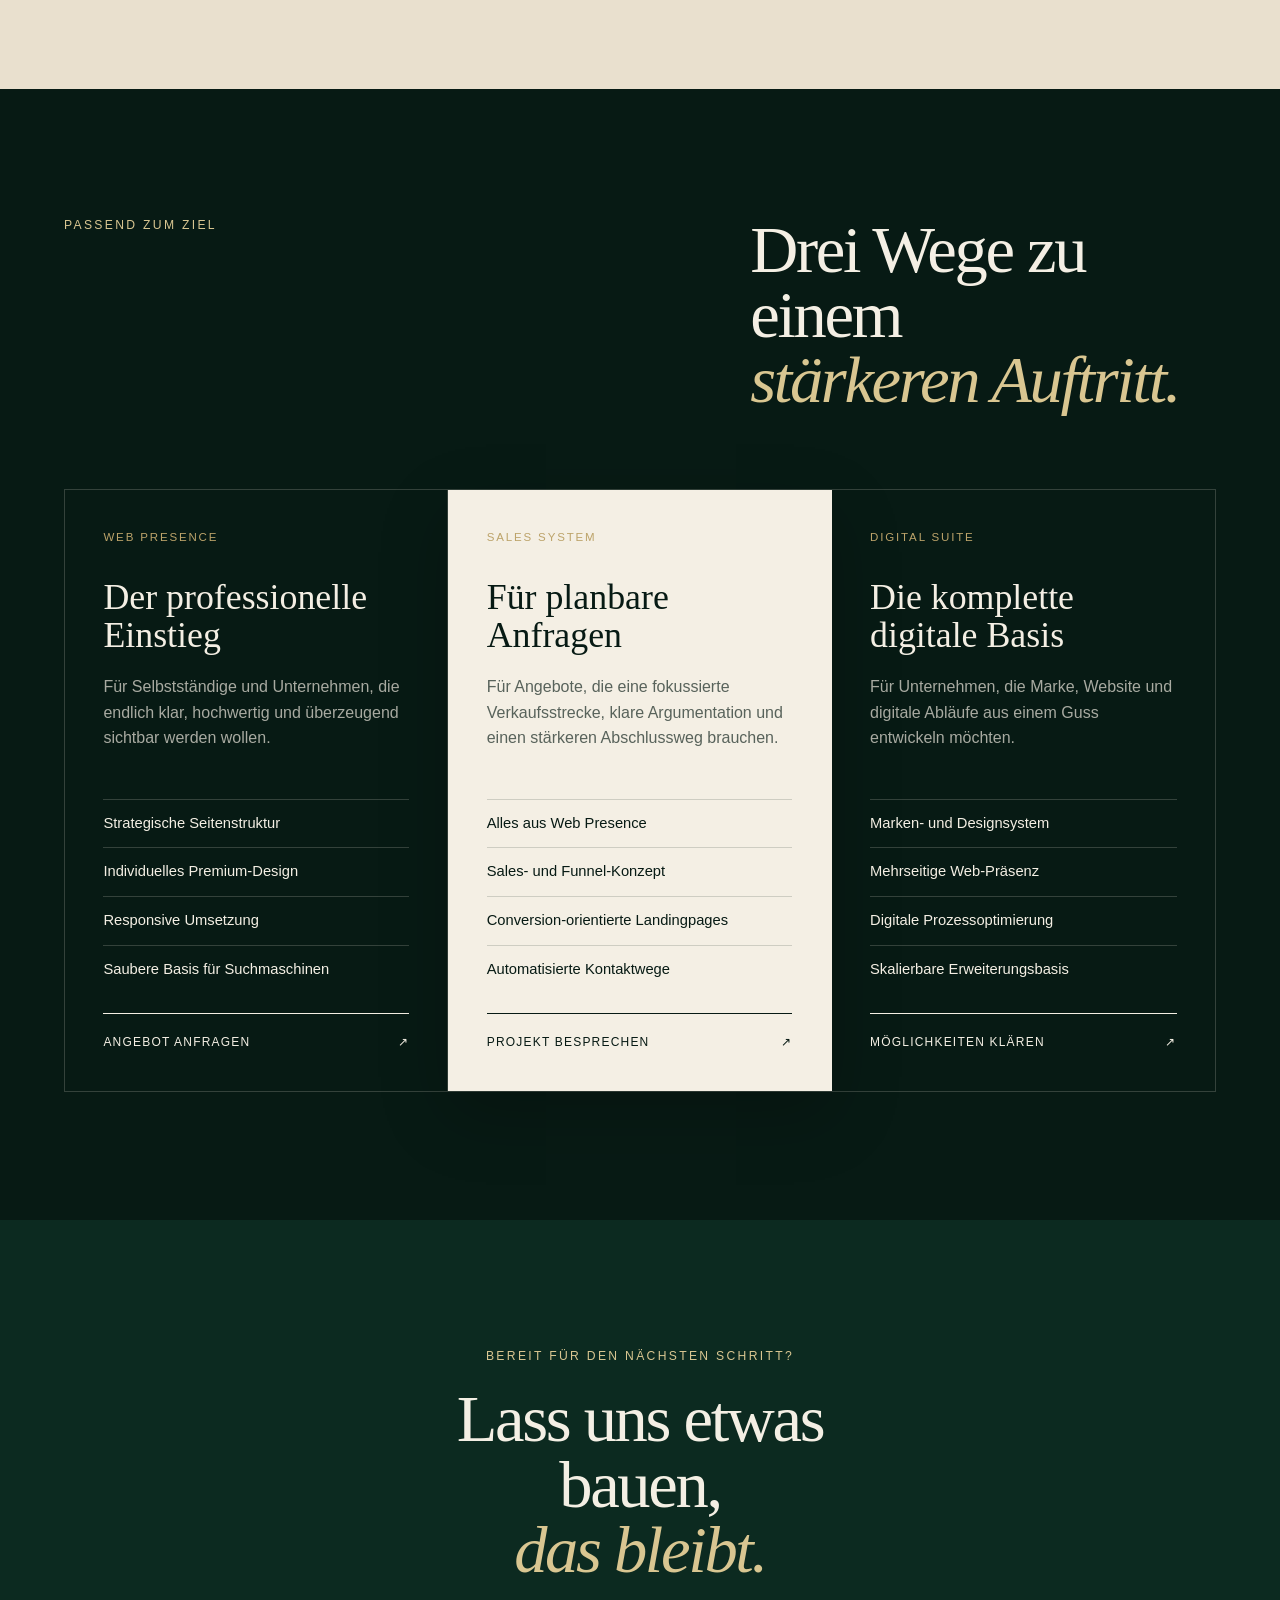
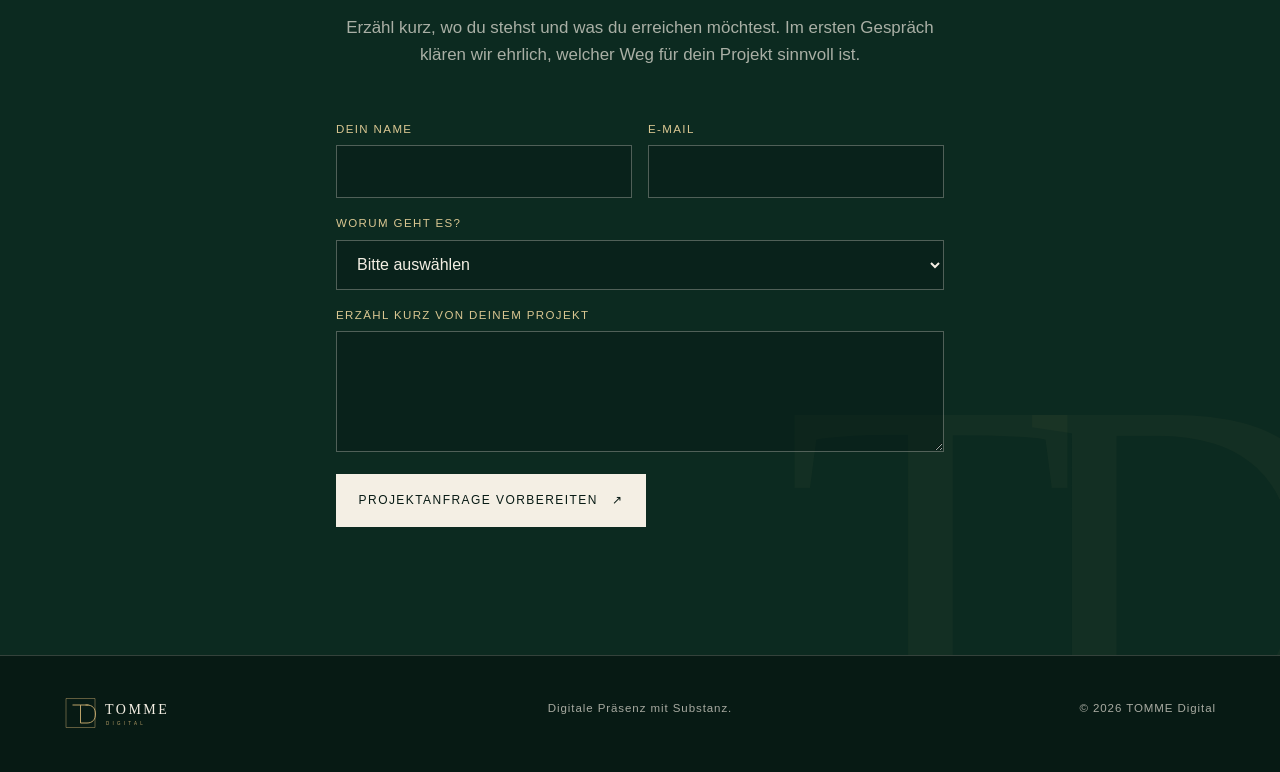
==== commit 4bf09463: "feat: complete and deploy TOMME Digital image-led sales site" ====
--- a/index.html
+++ b/index.html
@@ -8,6 +8,7 @@
   <title>TOMME Digital — Digitale Präsenz mit Substanz</title>
   <link rel="icon" href="assets/favicon.svg" type="image/svg+xml">
   <link rel="stylesheet" href="styles.css">
+  <script src="site-config.js"></script>
   <script src="script.js" defer></script>
 </head>
 <body>
@@ -157,8 +158,21 @@
         <p class="eyebrow">Bereit für den nächsten Schritt?</p>
         <h2>Lass uns etwas bauen,<br><em>das bleibt.</em></h2>
         <p>Erzähl kurz, wo du stehst und was du erreichen möchtest. Im ersten Gespräch klären wir ehrlich, welcher Weg für dein Projekt sinnvoll ist.</p>
-        <button class="button button-light" type="button" data-contact-button>Projekt anfragen <span aria-hidden="true">↗</span></button>
-        <p class="contact-status" data-contact-status hidden>Der direkte Kontaktweg wird vor der Veröffentlichung ergänzt.</p>
+        <form class="contact-form" data-contact-form>
+          <div class="form-row">
+            <label>Dein Name<input name="name" autocomplete="name" required></label>
+            <label>E-Mail<input name="email" type="email" autocomplete="email" required></label>
+          </div>
+          <label>Worum geht es?
+            <select name="project" required>
+              <option value="">Bitte auswählen</option>
+              <option>Website</option><option>Landingpage</option><option>Digitales System</option><option>Markenauftritt</option>
+            </select>
+          </label>
+          <label>Erzähl kurz von deinem Projekt<textarea name="message" rows="4" required></textarea></label>
+          <button class="button button-light" type="submit">Projektanfrage vorbereiten <span aria-hidden="true">↗</span></button>
+          <p class="contact-status" data-contact-status hidden role="status"></p>
+        </form>
       </div>
       <div class="contact-monogram" aria-hidden="true">TD</div>
     </section>
@@ -167,10 +181,8 @@
   <footer>
     <a class="brand" href="#top"><img src="assets/logo.svg" alt="TOMME Digital" width="166" height="42"></a>
     <p>Digitale Präsenz mit Substanz.</p>
-    <div class="footer-links">
-      <span>Impressum und Datenschutz folgen mit den bestätigten Betreiberdaten.</span>
-    </div>
+    <div class="footer-links" data-legal-links hidden><a href="impressum.html">Impressum</a> · <a href="datenschutz.html">Datenschutz</a></div>
     <p>© <span data-year></span> TOMME Digital</p>
   </footer>
 </body>
-</html>+</html>
--- a/styles.css
+++ b/styles.css
@@ -114,6 +114,13 @@
 .button-light{background:var(--cream);color:var(--ink)}
 .button-light:hover{background:var(--brass-light)}
 .contact-status{margin-top:1rem;color:var(--brass-light);font-size:.85rem}
+.contact-form{width:min(100%,44rem);margin-top:1.2rem;text-align:left;display:grid;gap:1rem}
+.form-row{display:grid;grid-template-columns:1fr 1fr;gap:1rem}
+.contact-form label{display:grid;gap:.45rem;color:var(--brass-light);font-size:.72rem;letter-spacing:.12em;text-transform:uppercase}
+.contact-form input,.contact-form select,.contact-form textarea{width:100%;border:1px solid rgba(244,239,228,.3);border-radius:0;background:rgba(7,26,20,.42);color:var(--cream);padding:.9rem 1rem;font:1rem/1.4 var(--sans);text-transform:none;letter-spacing:0;outline:none}
+.contact-form input:focus,.contact-form select:focus,.contact-form textarea:focus{border-color:var(--brass-light);box-shadow:0 0 0 2px rgba(217,198,145,.15)}
+.contact-form textarea{resize:vertical;min-height:7rem}
+.contact-form .button{justify-self:start;margin-top:.4rem}
 .contact-monogram{position:absolute;right:-.05em;bottom:-.31em;font-family:var(--serif);font-size:37vw;line-height:1;color:rgba(188,163,106,.045);letter-spacing:-.12em}
 footer{display:grid;grid-template-columns:1fr auto 1fr;gap:2rem;align-items:center;padding:2.3rem var(--pad);border-top:1px solid var(--line);font-size:.72rem;color:var(--muted);letter-spacing:.08em}
 footer>p:last-child{text-align:right}.footer-links{text-align:center}
@@ -150,8 +157,9 @@
   .steps{grid-template-columns:1fr}.step{min-height:0;padding:2rem 0!important;border-right:0!important;border-top:1px solid rgba(7,26,20,.16)}.step span{margin-bottom:1.5rem}
   .about{grid-template-columns:1fr}.about-media{max-height:31rem}
   .offer{min-height:31rem}.contact{min-height:42rem}
+  .form-row{grid-template-columns:1fr}
 }
 @media(prefers-reduced-motion:reduce){
   html{scroll-behavior:auto}*,*:before,*:after{animation-duration:.01ms!important;transition-duration:.01ms!important}
   .reveal{opacity:1;transform:none}
-}+}
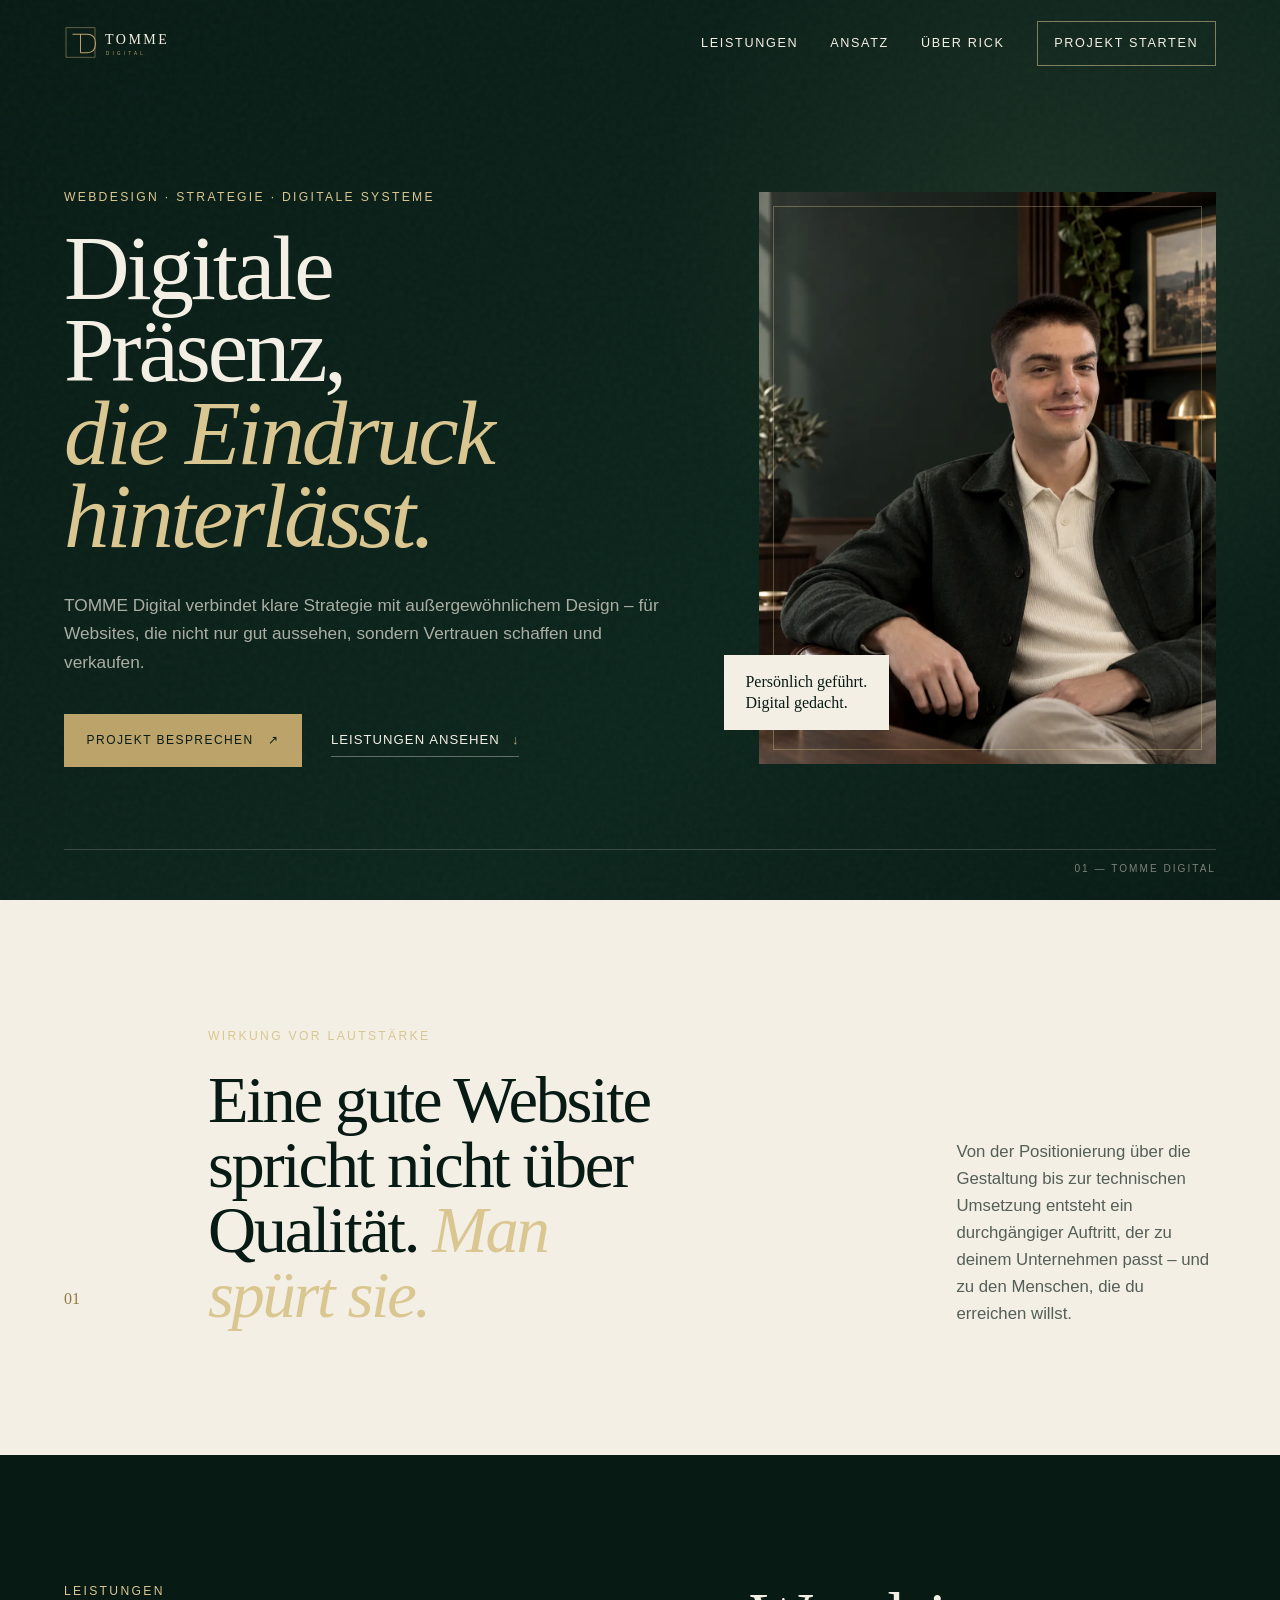
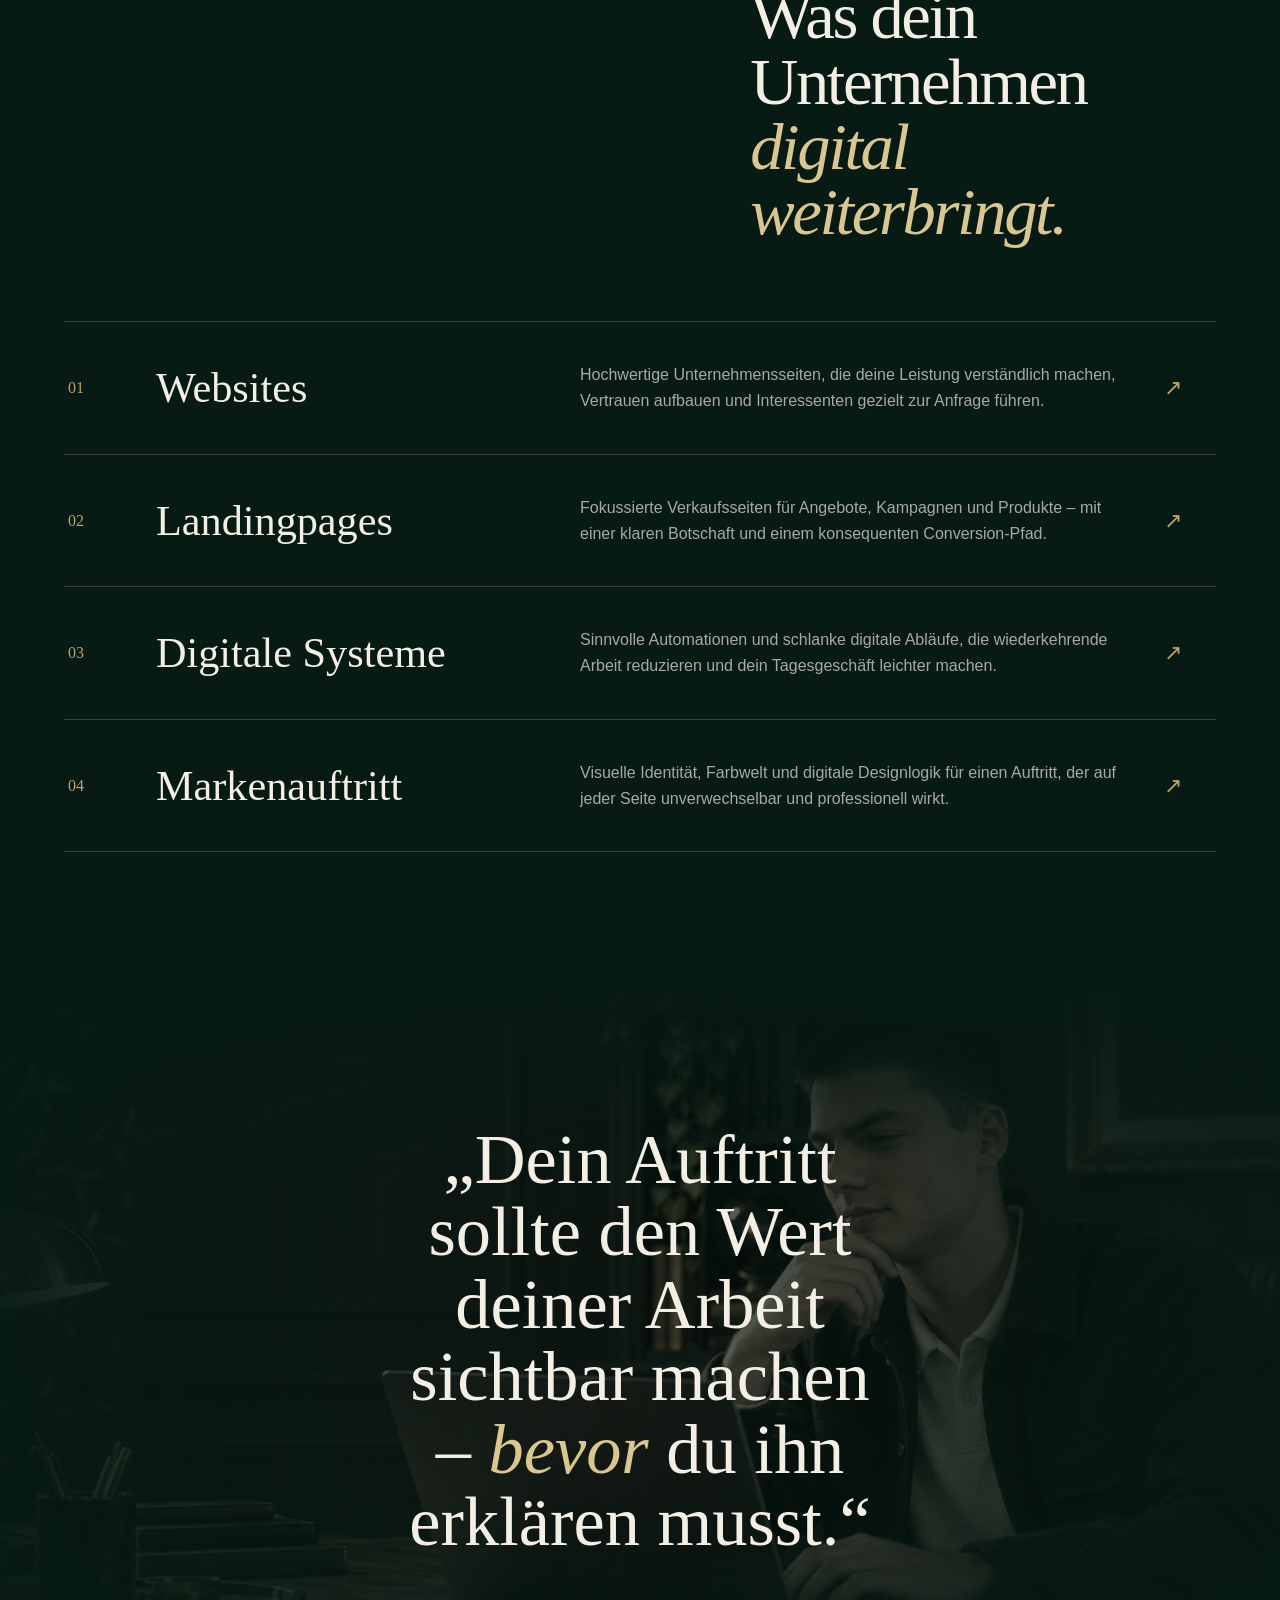
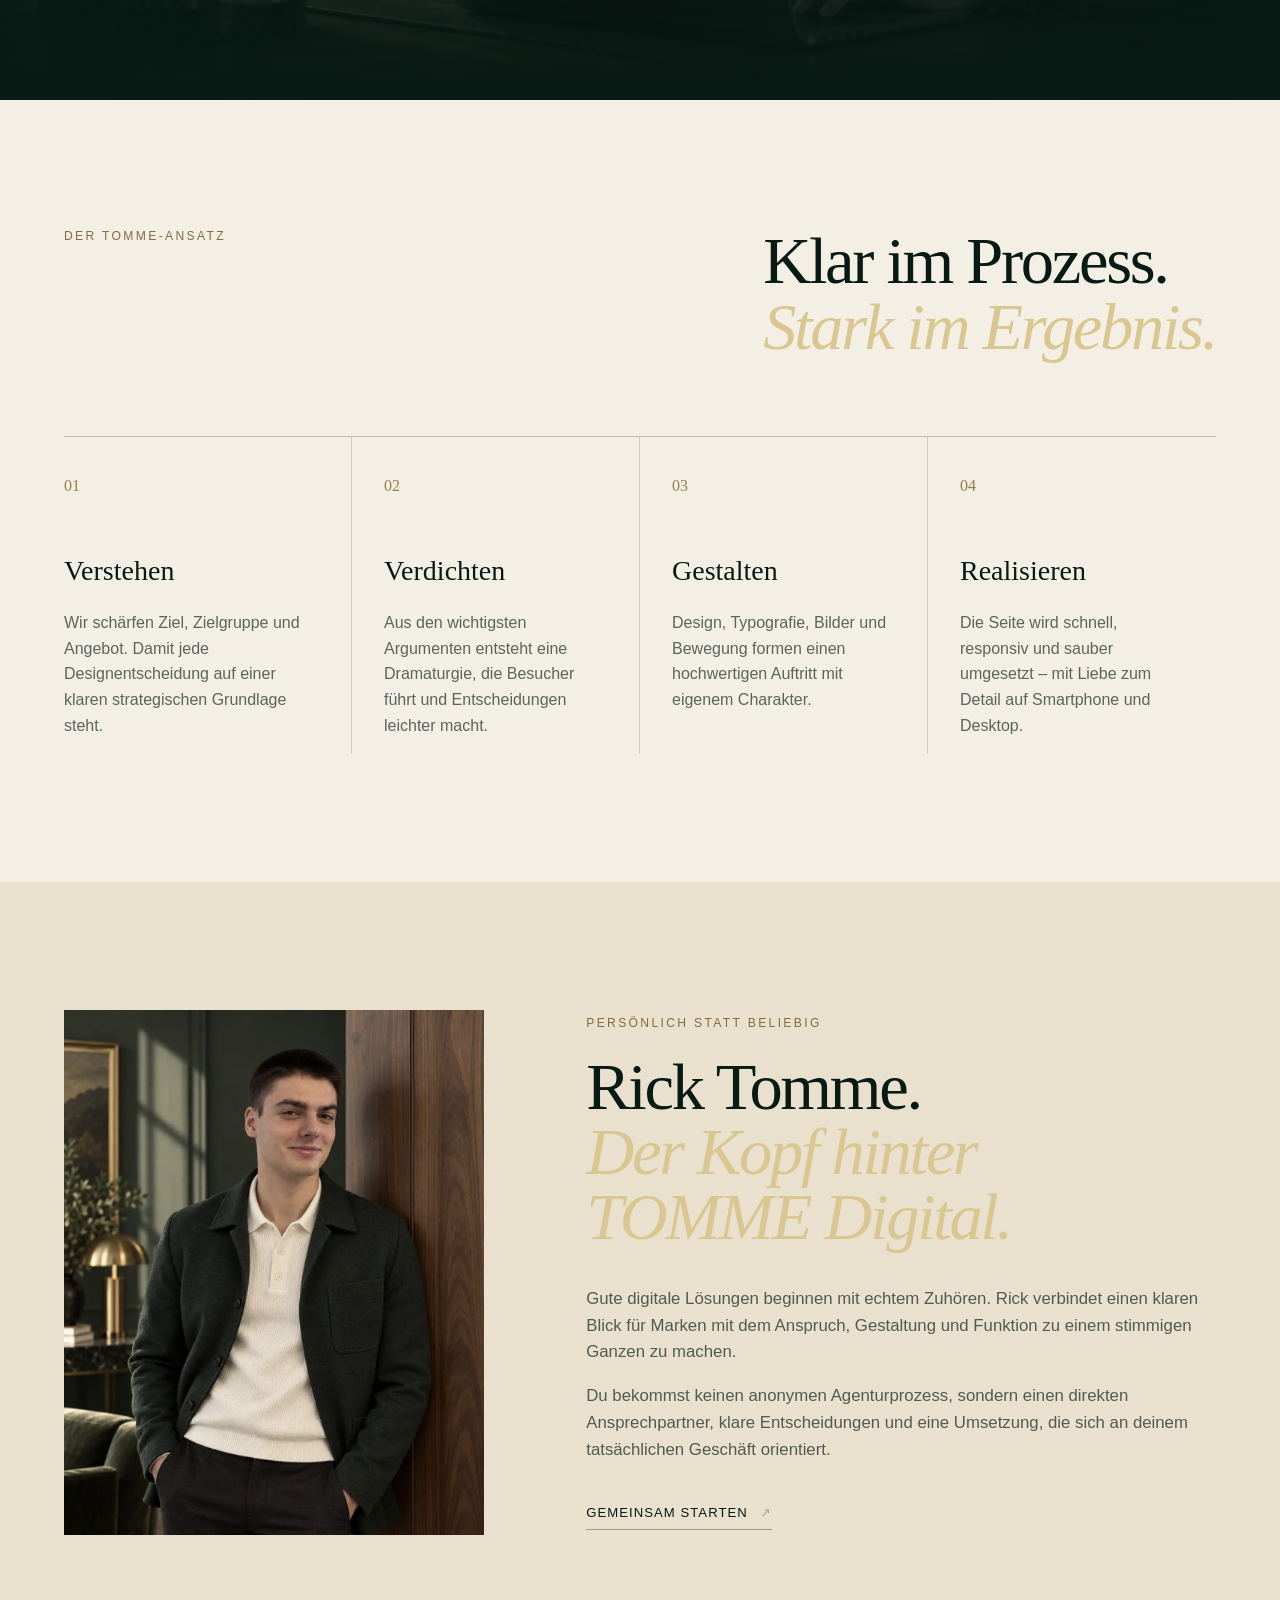
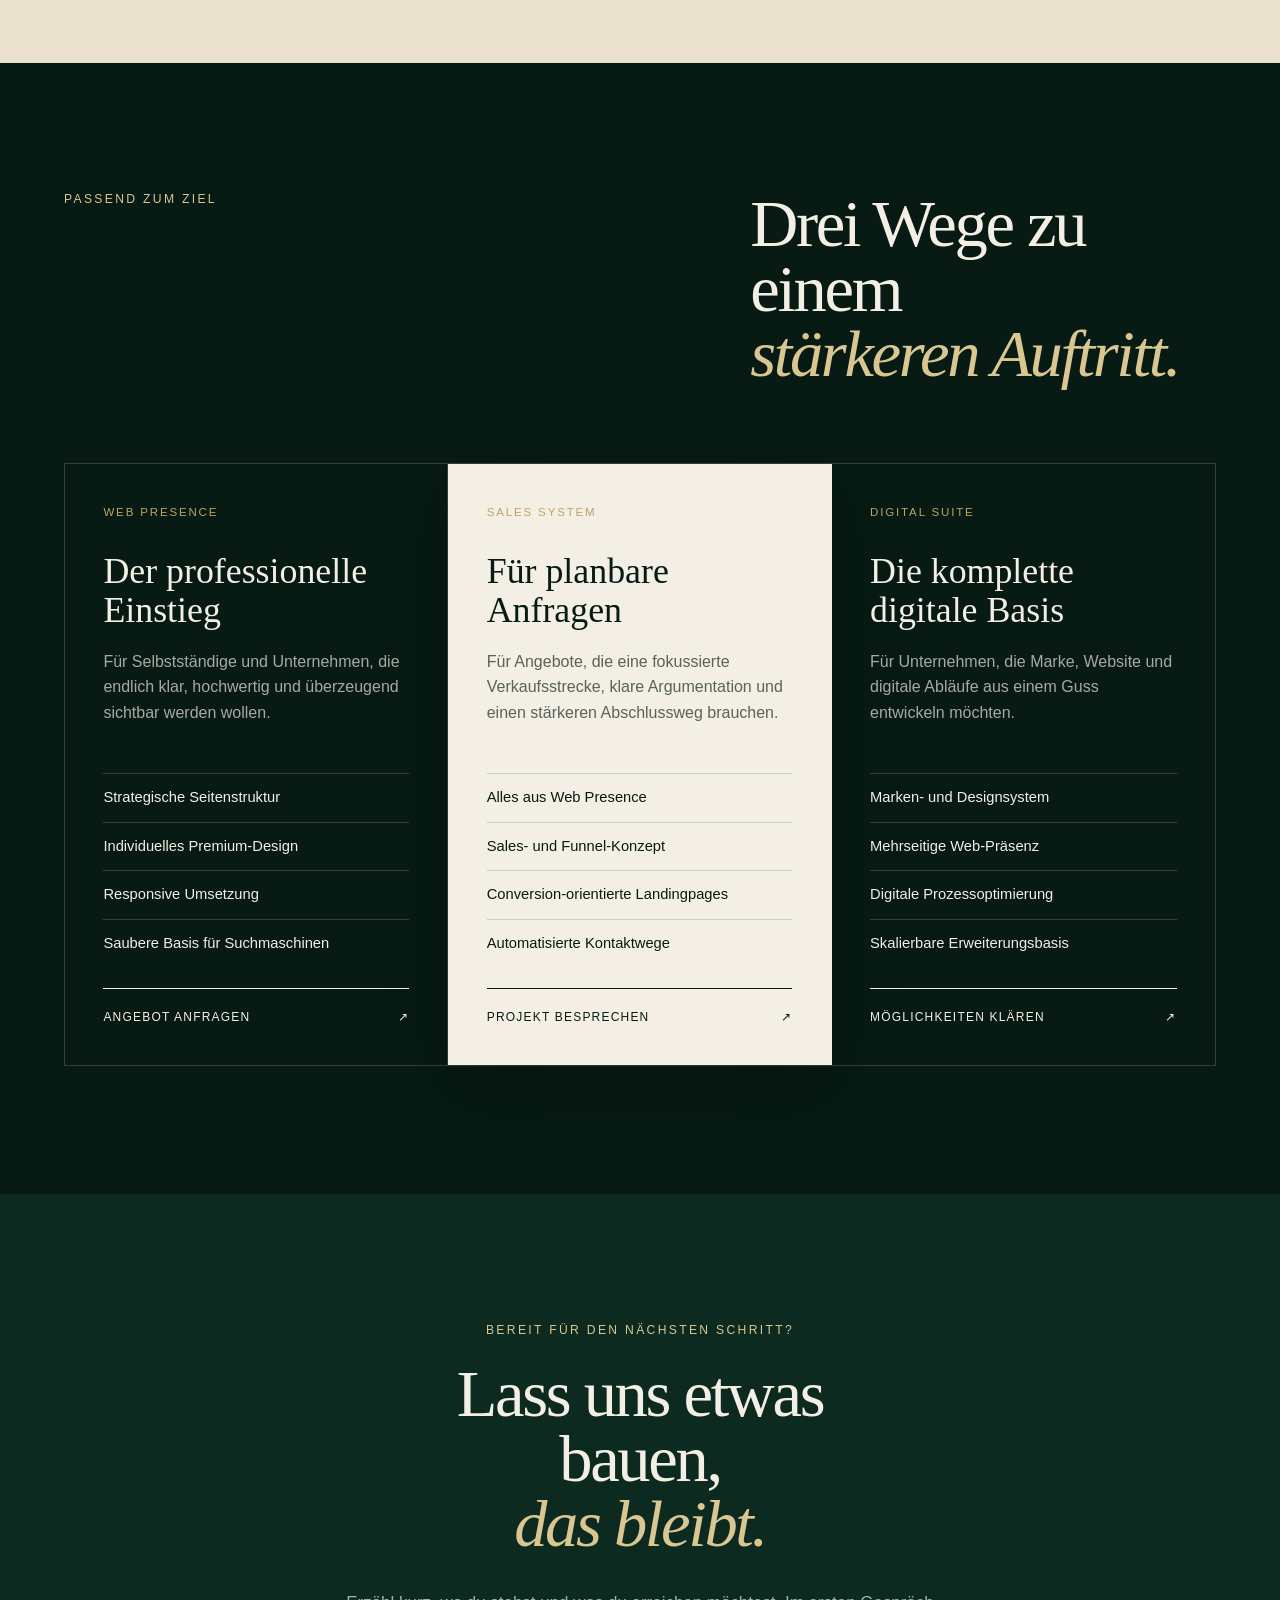
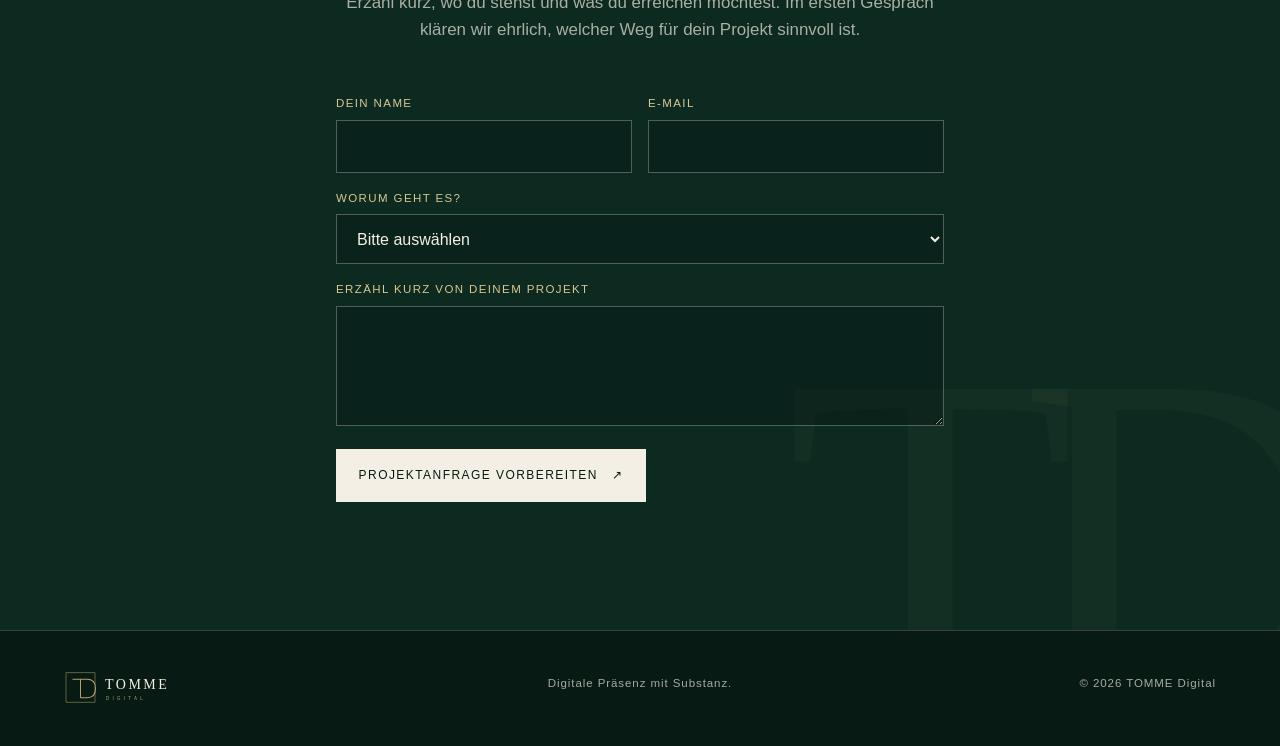
==== commit 89b48876: "fix: normalize head metadata markup" ====
--- a/index.html
+++ b/index.html
@@ -3,7 +3,8 @@
 <head>
   <meta charset="utf-8">
   <meta name="viewport" content="width=device-width,initial-scale=1,viewport-fit=cover">
-  <meta name="theme-color" content="#071a14">\n  <meta name="robots" content="noindex,nofollow">
+  <meta name="theme-color" content="#071a14">
+  <meta name="robots" content="noindex,nofollow">
   <meta name="description" content="TOMME Digital entwickelt hochwertige Websites und digitale Systeme, die Marken klar positionieren und Interessenten zu Kunden machen.">
   <title>TOMME Digital — Digitale Präsenz mit Substanz</title>
   <link rel="icon" href="assets/favicon.svg" type="image/svg+xml">
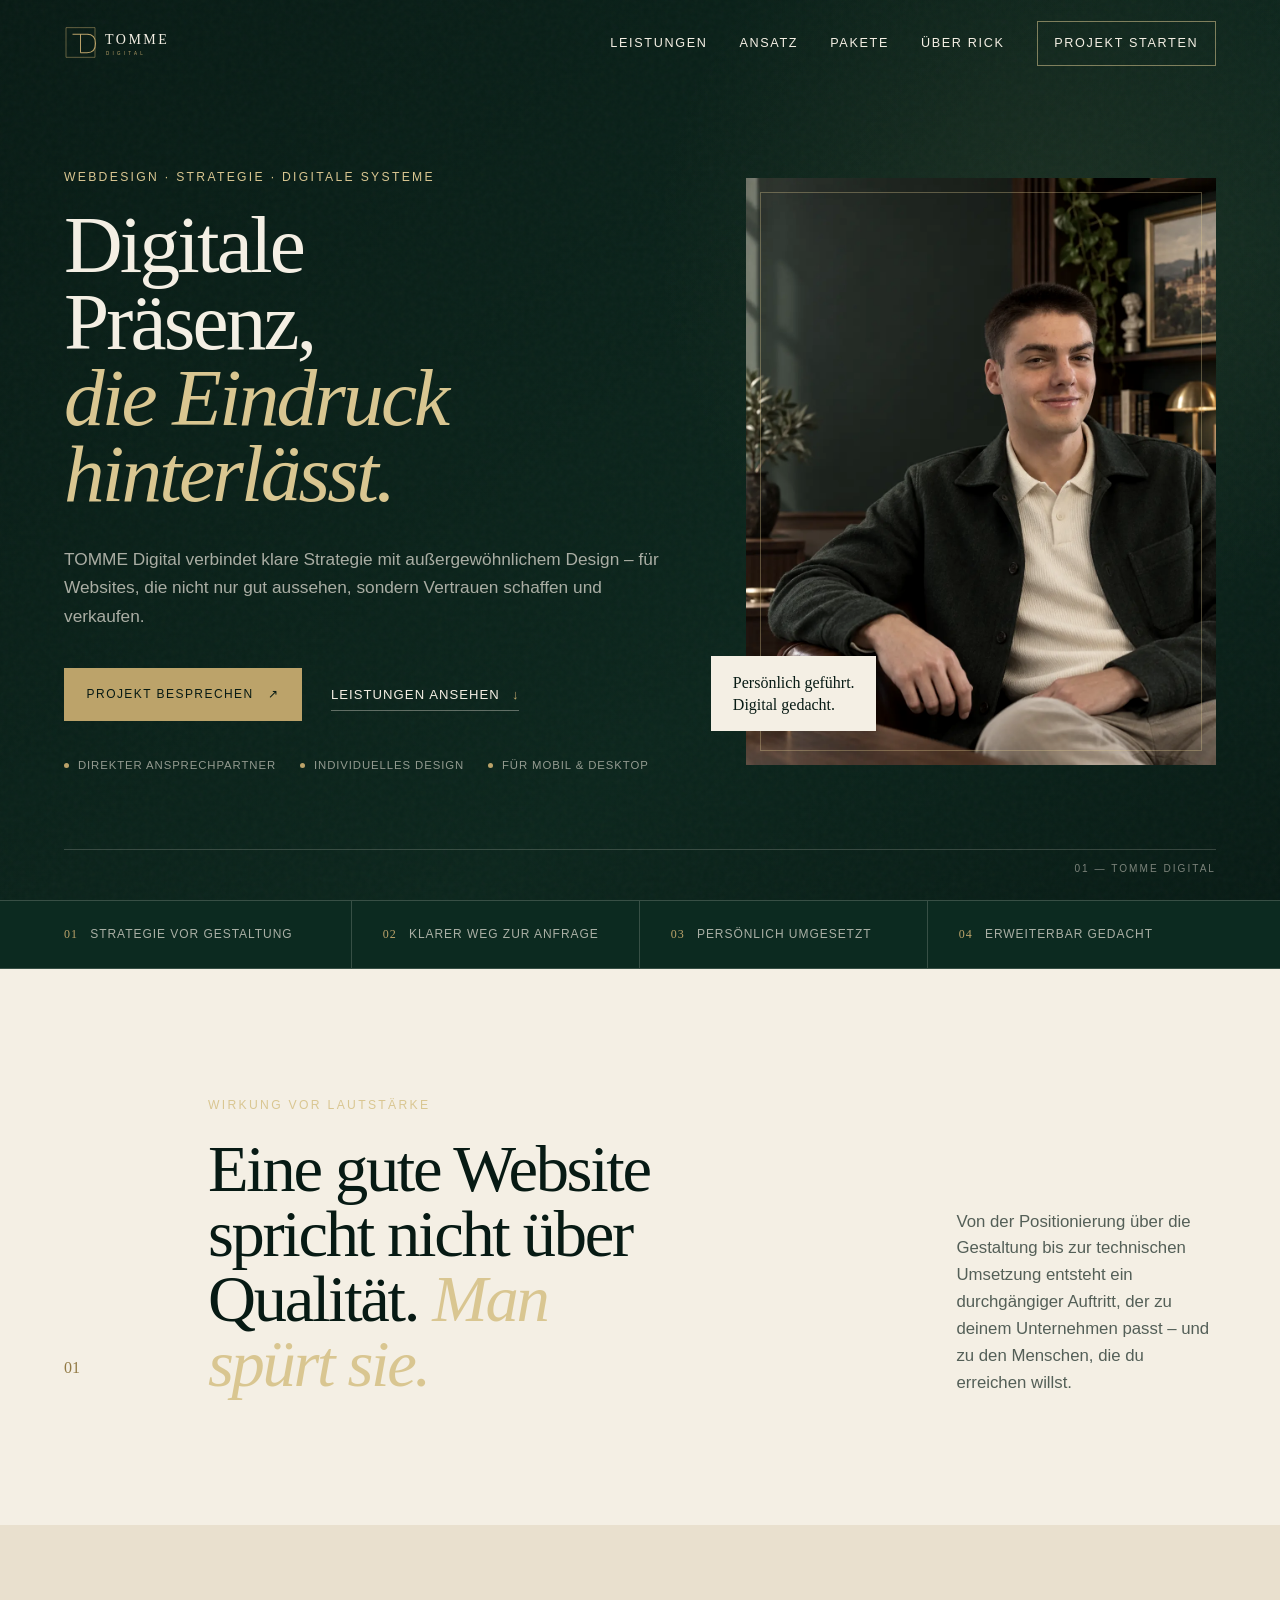
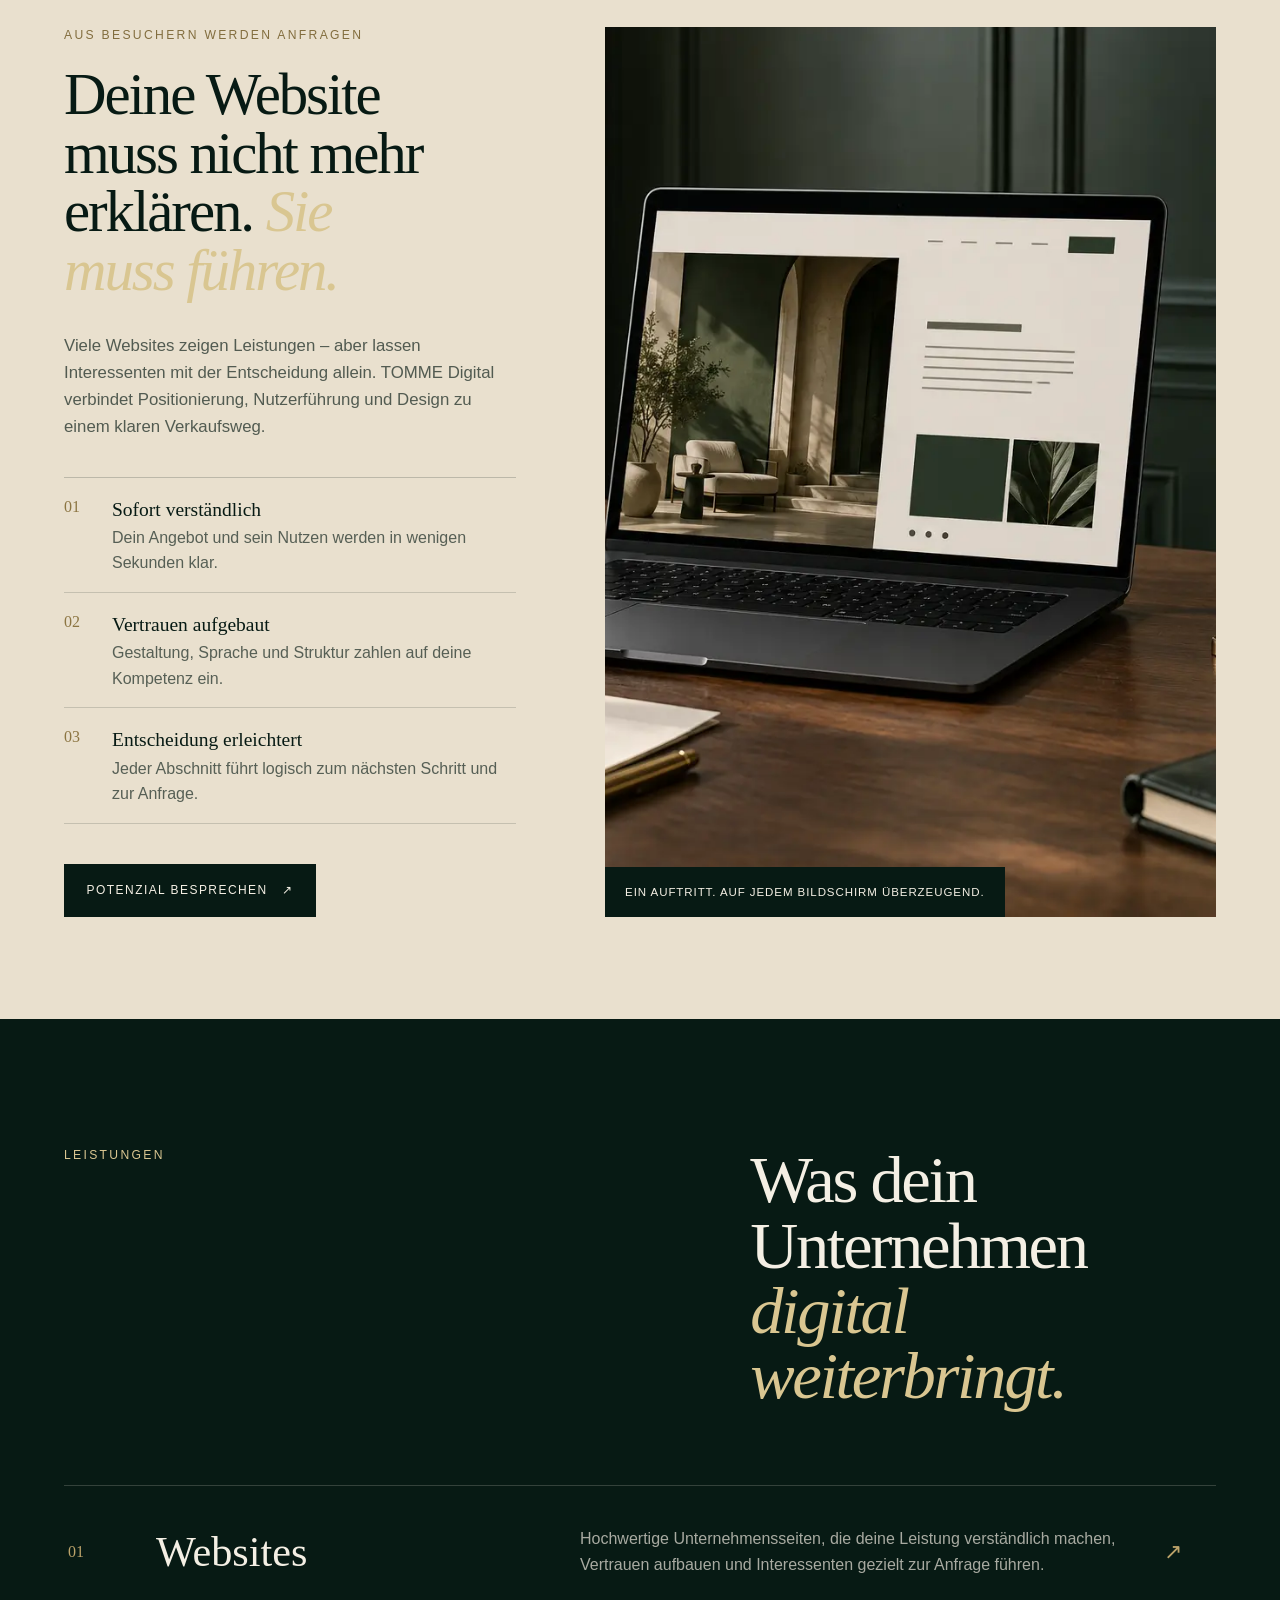
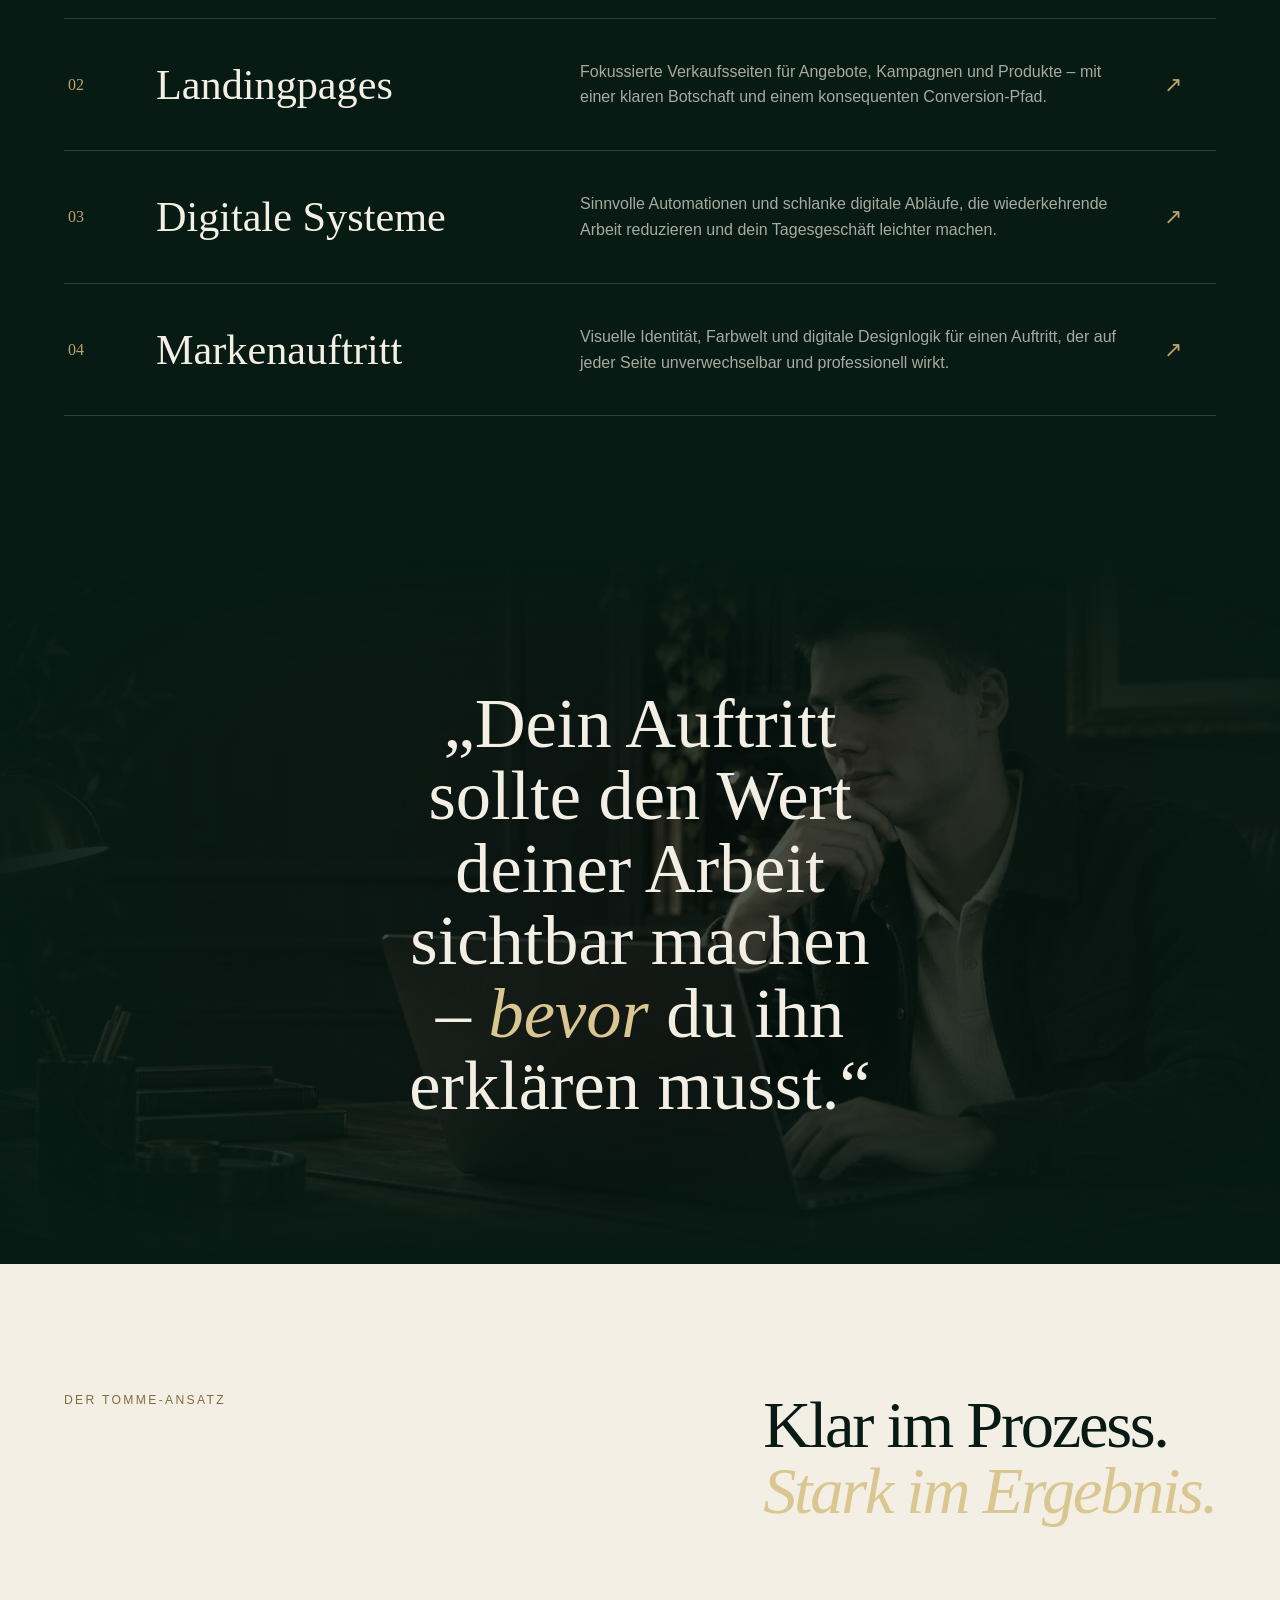
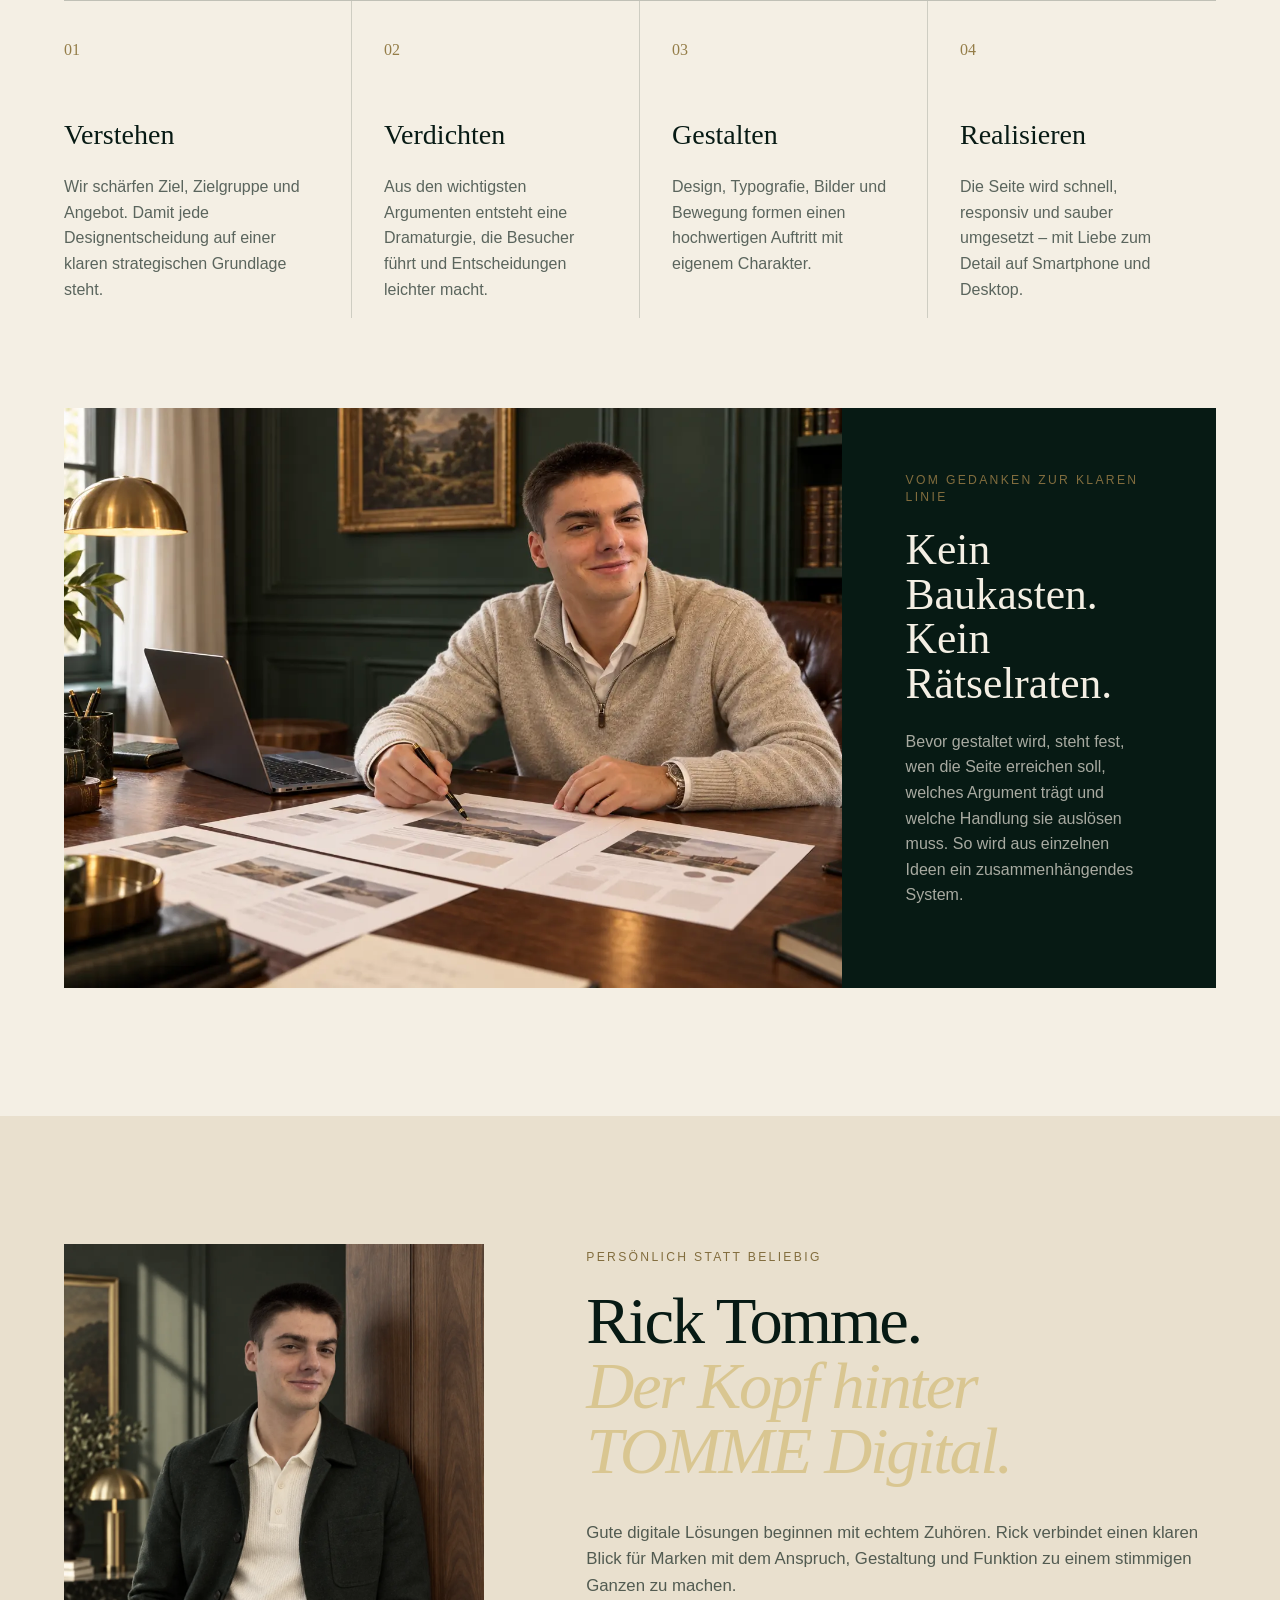
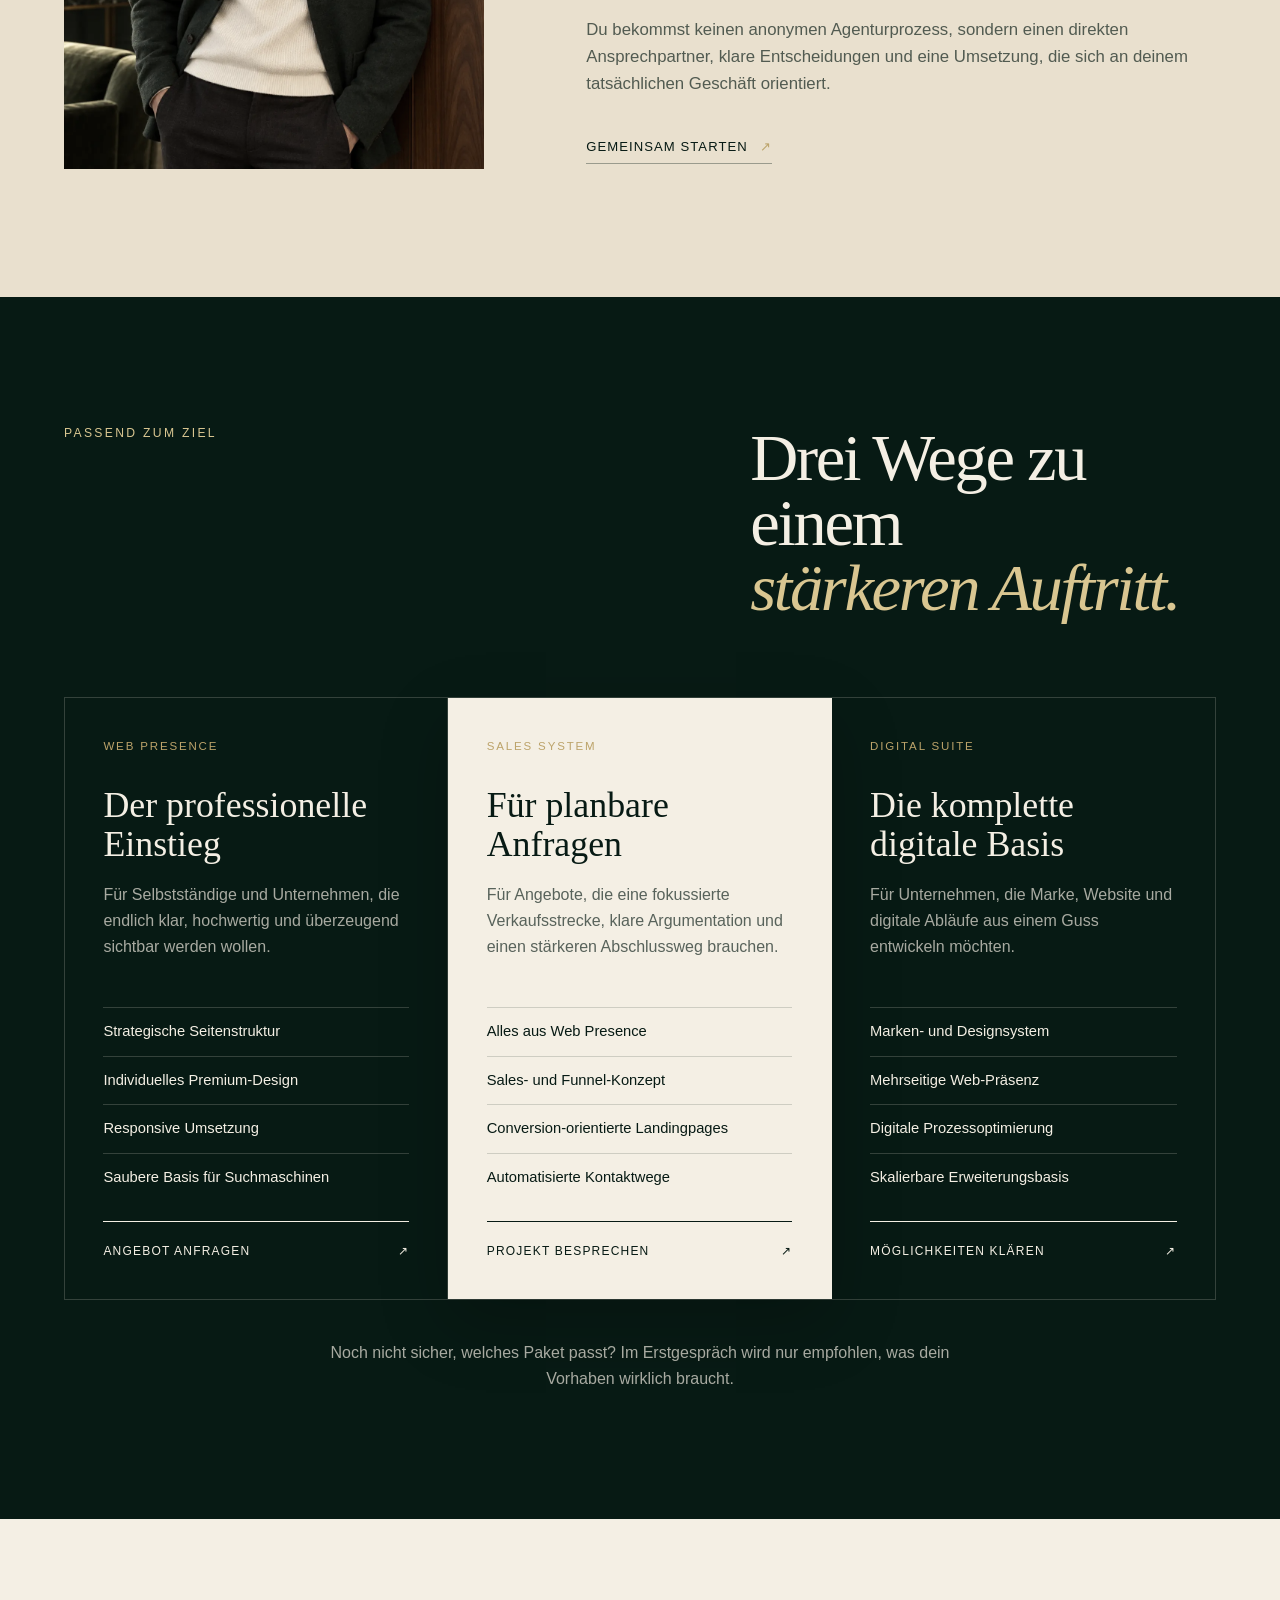
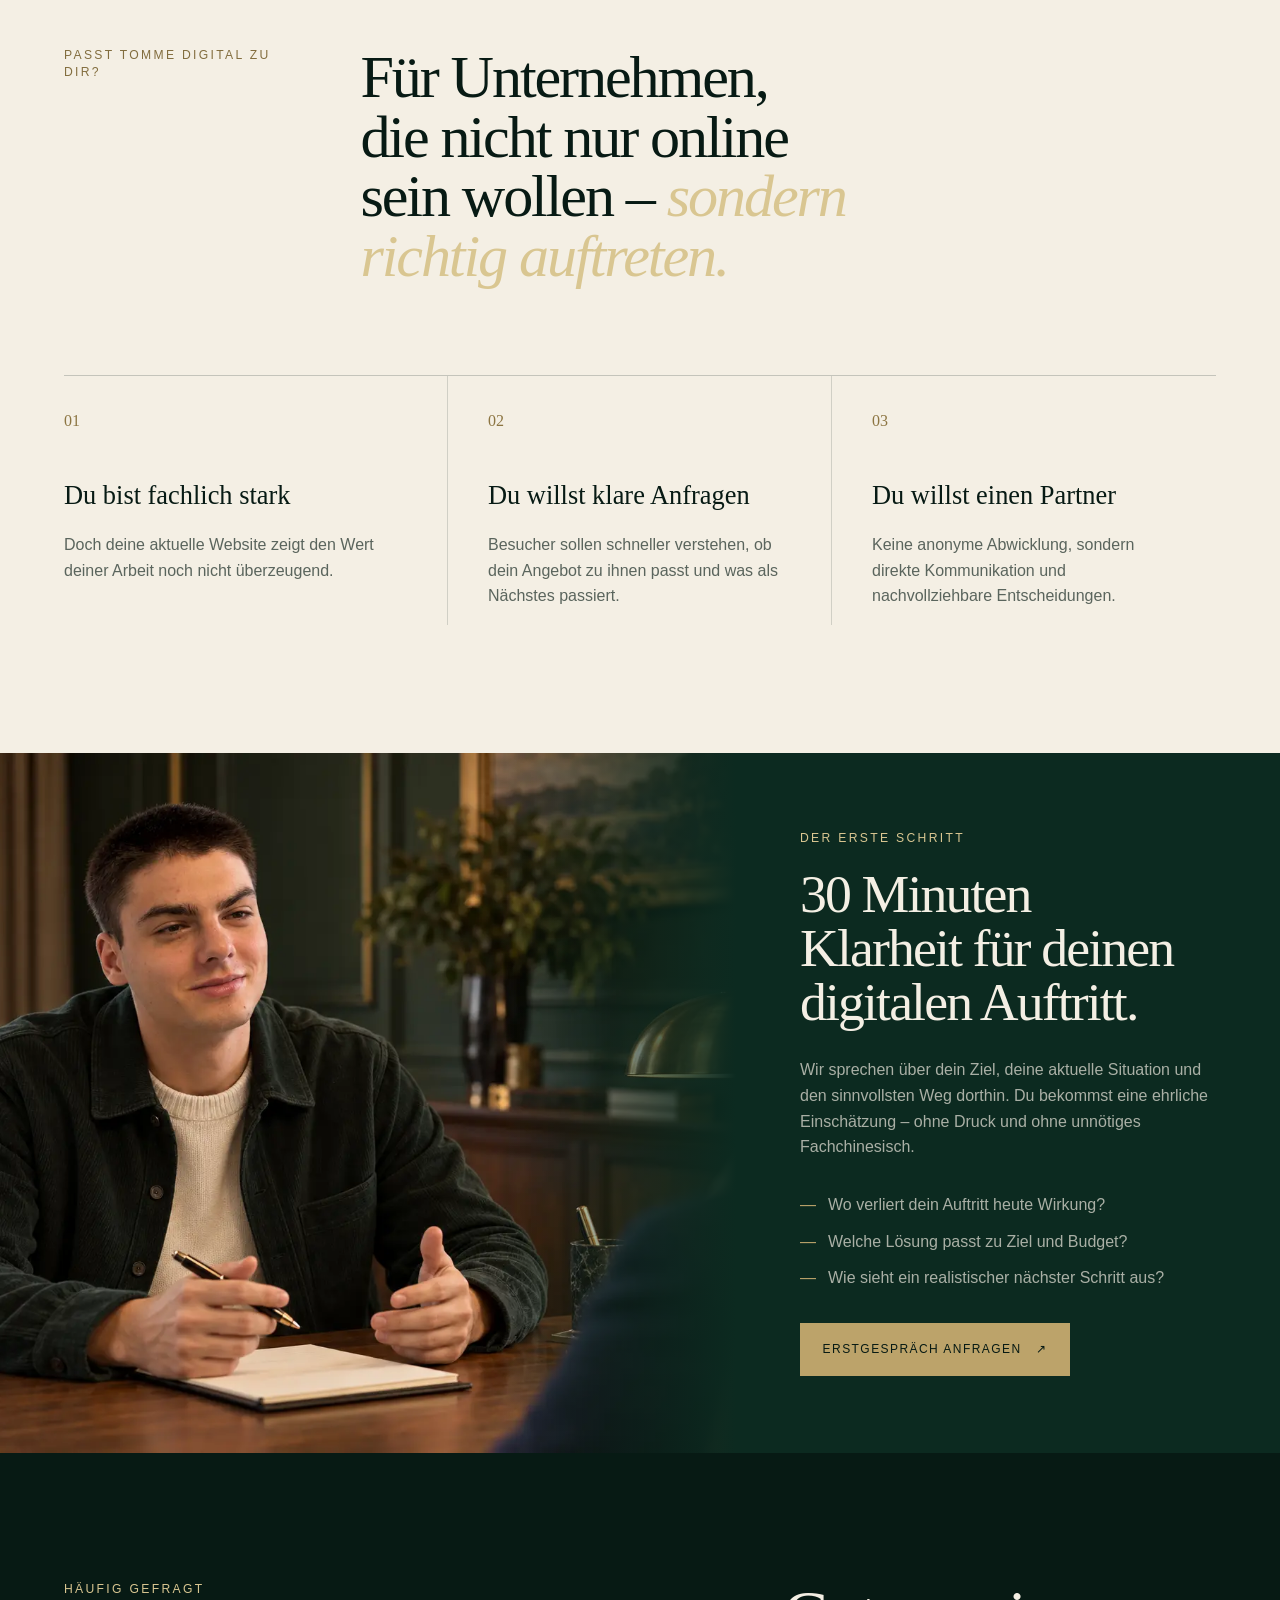
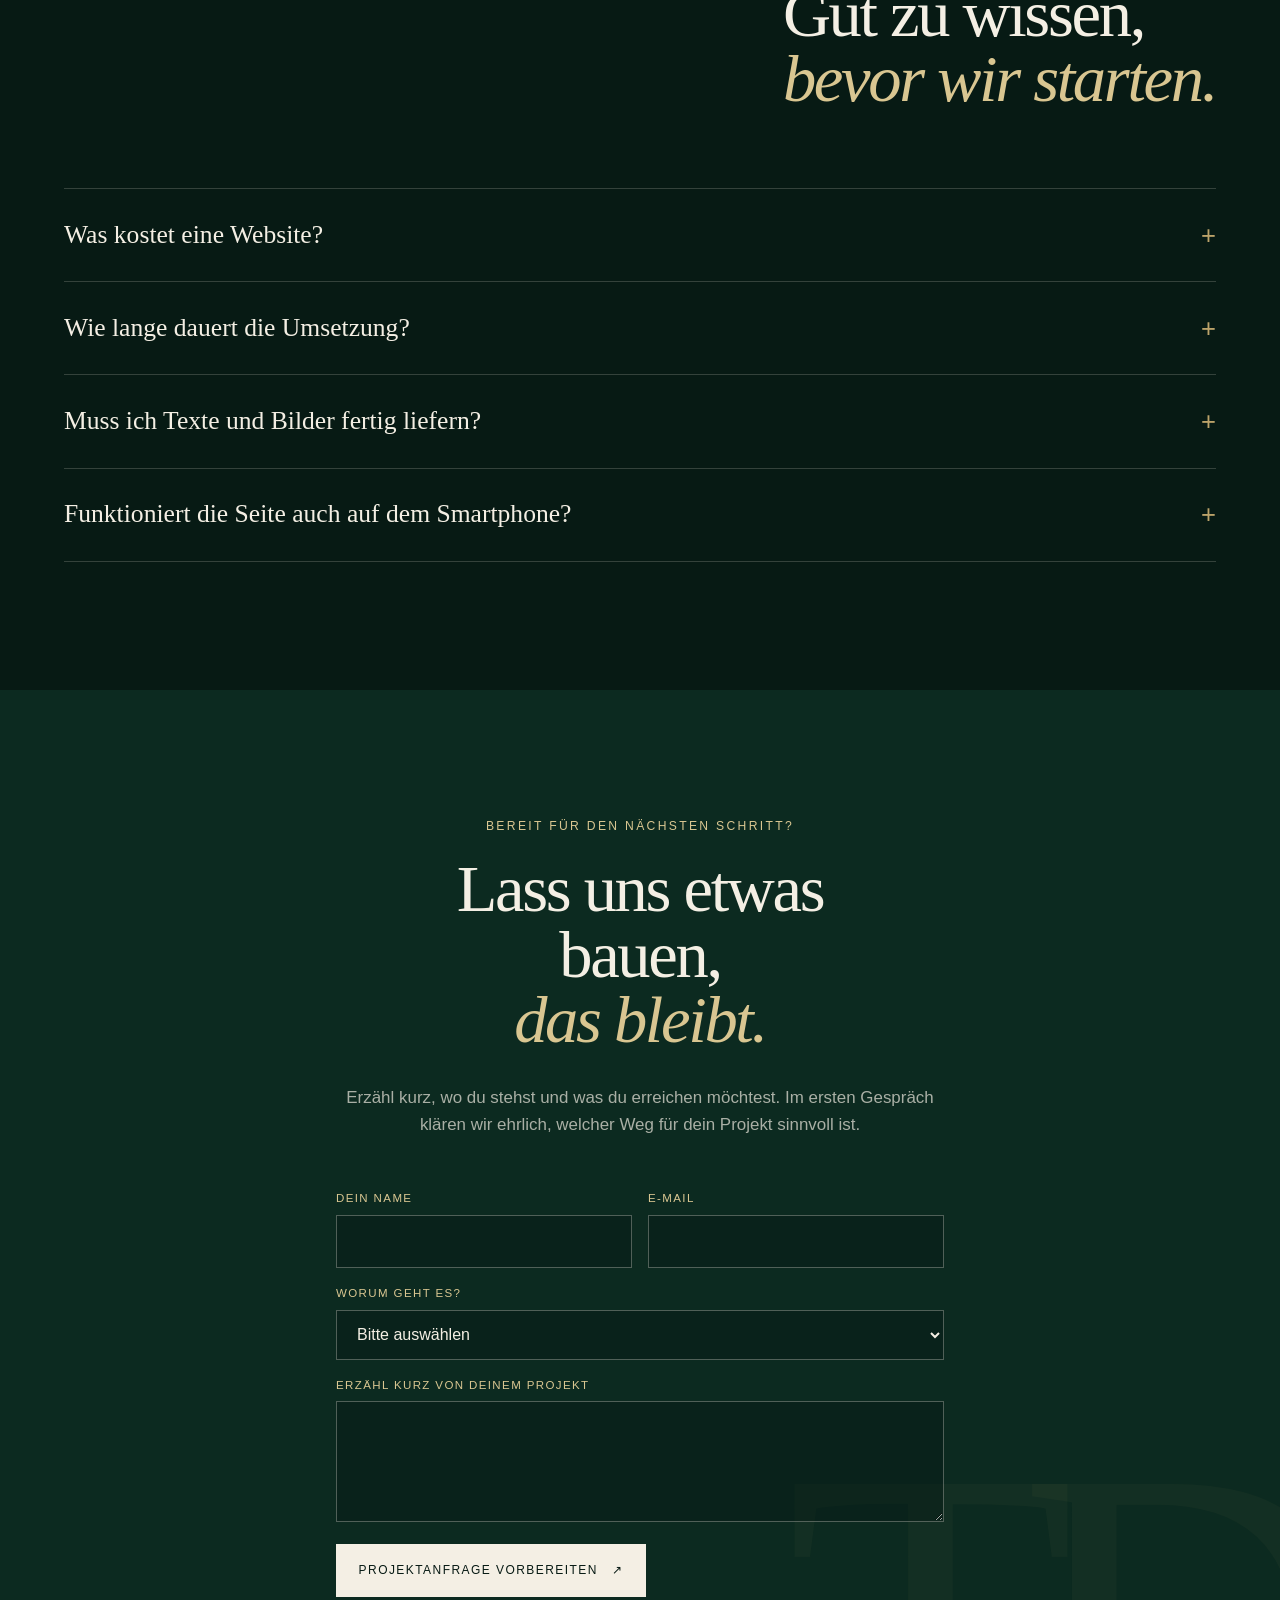
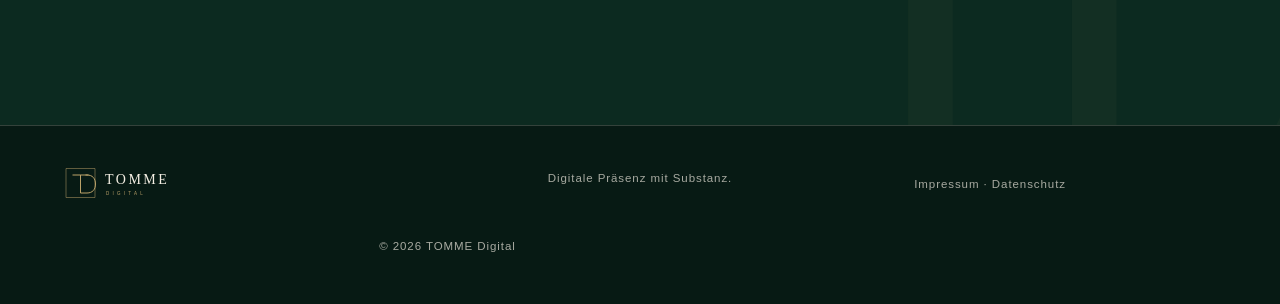
==== commit ccec2be6: "feat: expand TOMME Digital sales funnel" ====
--- a/index.html
+++ b/index.html
@@ -24,6 +24,7 @@
     <nav id="navigation" class="navigation" aria-label="Hauptnavigation">
       <a href="#leistungen">Leistungen</a>
       <a href="#ansatz">Ansatz</a>
+      <a href="#pakete">Pakete</a>
       <a href="#ueber">Über Rick</a>
       <a class="nav-cta" href="#kontakt">Projekt starten</a>
     </nav>
@@ -40,6 +41,11 @@
           <a class="button button-primary" href="#kontakt">Projekt besprechen <span aria-hidden="true">↗</span></a>
           <a class="text-link" href="#leistungen">Leistungen ansehen <span aria-hidden="true">↓</span></a>
         </div>
+        <div class="hero-trust" aria-label="Leistungsversprechen">
+          <span>Direkter Ansprechpartner</span>
+          <span>Individuelles Design</span>
+          <span>Für Mobil & Desktop</span>
+        </div>
       </div>
       <div class="hero-media reveal" data-delay="1">
         <div class="portrait-frame">
@@ -54,6 +60,13 @@
       <div class="hero-index" aria-hidden="true">01 — TOMME DIGITAL</div>
     </section>
 
+    <section class="proof-bar" aria-label="TOMME Digital Qualitätsmerkmale">
+      <p><strong>01</strong> Strategie vor Gestaltung</p>
+      <p><strong>02</strong> Klarer Weg zur Anfrage</p>
+      <p><strong>03</strong> Persönlich umgesetzt</p>
+      <p><strong>04</strong> Erweiterbar gedacht</p>
+    </section>
+
     <section class="manifesto section-pad">
       <p class="section-number">01</p>
       <div class="manifesto-copy reveal">
@@ -63,6 +76,24 @@
       <p class="manifesto-aside reveal">Von der Positionierung über die Gestaltung bis zur technischen Umsetzung entsteht ein durchgängiger Auftritt, der zu deinem Unternehmen passt – und zu den Menschen, die du erreichen willst.</p>
     </section>
 
+    <section class="conversion section-pad" id="wirkung">
+      <div class="conversion-copy reveal">
+        <p class="eyebrow">Aus Besuchern werden Anfragen</p>
+        <h2>Deine Website muss nicht mehr erklären. <em>Sie muss führen.</em></h2>
+        <p>Viele Websites zeigen Leistungen – aber lassen Interessenten mit der Entscheidung allein. TOMME Digital verbindet Positionierung, Nutzerführung und Design zu einem klaren Verkaufsweg.</p>
+        <div class="conversion-points">
+          <div><span>01</span><p><strong>Sofort verständlich</strong>Dein Angebot und sein Nutzen werden in wenigen Sekunden klar.</p></div>
+          <div><span>02</span><p><strong>Vertrauen aufgebaut</strong>Gestaltung, Sprache und Struktur zahlen auf deine Kompetenz ein.</p></div>
+          <div><span>03</span><p><strong>Entscheidung erleichtert</strong>Jeder Abschnitt führt logisch zum nächsten Schritt und zur Anfrage.</p></div>
+        </div>
+        <a class="button button-dark" href="#kontakt">Potenzial besprechen <span aria-hidden="true">↗</span></a>
+      </div>
+      <figure class="conversion-media reveal" data-delay="1">
+        <img src="assets/digital-showcase.webp" alt="Individuelle Website auf Laptop und Smartphone" width="1536" height="1024" loading="lazy">
+        <figcaption>Ein Auftritt. Auf jedem Bildschirm überzeugend.</figcaption>
+      </figure>
+    </section>
+
     <section class="services section-pad" id="leistungen">
       <div class="section-heading reveal">
         <p class="eyebrow">Leistungen</p>
@@ -110,6 +141,14 @@
         <article class="step reveal"><span>02</span><h3>Verdichten</h3><p>Aus den wichtigsten Argumenten entsteht eine Dramaturgie, die Besucher führt und Entscheidungen leichter macht.</p></article>
         <article class="step reveal"><span>03</span><h3>Gestalten</h3><p>Design, Typografie, Bilder und Bewegung formen einen hochwertigen Auftritt mit eigenem Charakter.</p></article>
         <article class="step reveal"><span>04</span><h3>Realisieren</h3><p>Die Seite wird schnell, responsiv und sauber umgesetzt – mit Liebe zum Detail auf Smartphone und Desktop.</p></article>
+      </div>
+      <div class="strategy-feature reveal">
+        <img src="assets/rick-strategy.webp" alt="Rick Tomme entwickelt die Strategie für ein digitales Projekt" width="1586" height="992" loading="lazy">
+        <div>
+          <p class="eyebrow">Vom Gedanken zur klaren Linie</p>
+          <h3>Kein Baukasten. Kein Rätselraten.</h3>
+          <p>Bevor gestaltet wird, steht fest, wen die Seite erreichen soll, welches Argument trägt und welche Handlung sie auslösen muss. So wird aus einzelnen Ideen ein zusammenhängendes System.</p>
+        </div>
       </div>
     </section>
 
@@ -127,7 +166,7 @@
       </div>
     </section>
 
-    <section class="offers section-pad">
+    <section class="offers section-pad" id="pakete">
       <div class="section-heading reveal">
         <p class="eyebrow">Passend zum Ziel</p>
         <h2>Drei Wege zu einem<br><em>stärkeren Auftritt.</em></h2>
@@ -151,6 +190,45 @@
           <ul><li>Marken- und Designsystem</li><li>Mehrseitige Web-Präsenz</li><li>Digitale Prozessoptimierung</li><li>Skalierbare Erweiterungsbasis</li></ul>
           <a href="#kontakt">Möglichkeiten klären <span aria-hidden="true">↗</span></a>
         </article>
+      </div>
+      <p class="offer-note reveal">Noch nicht sicher, welches Paket passt? Im Erstgespräch wird nur empfohlen, was dein Vorhaben wirklich braucht.</p>
+    </section>
+
+    <section class="fit section-pad">
+      <div class="fit-copy reveal">
+        <p class="eyebrow">Passt TOMME Digital zu dir?</p>
+        <h2>Für Unternehmen, die nicht nur online sein wollen – <em>sondern richtig auftreten.</em></h2>
+      </div>
+      <div class="fit-grid">
+        <article class="reveal"><span>01</span><h3>Du bist fachlich stark</h3><p>Doch deine aktuelle Website zeigt den Wert deiner Arbeit noch nicht überzeugend.</p></article>
+        <article class="reveal" data-delay="1"><span>02</span><h3>Du willst klare Anfragen</h3><p>Besucher sollen schneller verstehen, ob dein Angebot zu ihnen passt und was als Nächstes passiert.</p></article>
+        <article class="reveal" data-delay="2"><span>03</span><h3>Du willst einen Partner</h3><p>Keine anonyme Abwicklung, sondern direkte Kommunikation und nachvollziehbare Entscheidungen.</p></article>
+      </div>
+    </section>
+
+    <section class="consultation">
+      <div class="consultation-media">
+        <img src="assets/rick-consultation.webp" alt="Rick Tomme im persönlichen Beratungsgespräch" width="1586" height="992" loading="lazy">
+      </div>
+      <div class="consultation-copy reveal">
+        <p class="eyebrow">Der erste Schritt</p>
+        <h2>30 Minuten Klarheit für deinen digitalen Auftritt.</h2>
+        <p>Wir sprechen über dein Ziel, deine aktuelle Situation und den sinnvollsten Weg dorthin. Du bekommst eine ehrliche Einschätzung – ohne Druck und ohne unnötiges Fachchinesisch.</p>
+        <ul><li>Wo verliert dein Auftritt heute Wirkung?</li><li>Welche Lösung passt zu Ziel und Budget?</li><li>Wie sieht ein realistischer nächster Schritt aus?</li></ul>
+        <a class="button button-primary" href="#kontakt">Erstgespräch anfragen <span aria-hidden="true">↗</span></a>
+      </div>
+    </section>
+
+    <section class="faq section-pad" id="faq">
+      <div class="section-heading reveal">
+        <p class="eyebrow">Häufig gefragt</p>
+        <h2>Gut zu wissen,<br><em>bevor wir starten.</em></h2>
+      </div>
+      <div class="faq-list">
+        <details class="reveal"><summary>Was kostet eine Website?</summary><p>Der Umfang richtet sich nach Ziel, Seitenzahl, Funktionen und benötigten Inhalten. Nach dem Erstgespräch erhältst du ein klares, nachvollziehbares Angebot ohne versteckte Positionen.</p></details>
+        <details class="reveal"><summary>Wie lange dauert die Umsetzung?</summary><p>Ein fokussierter Webauftritt lässt sich meist schneller realisieren als ein umfangreiches digitales System. Den konkreten Zeitplan stimmen wir vor Projektbeginn verbindlich ab.</p></details>
+        <details class="reveal"><summary>Muss ich Texte und Bilder fertig liefern?</summary><p>Nein. Vorhandenes Material wird gemeinsam gesichtet. Fehlende Inhalte, Bildsprache und Seitenstruktur können im Projekt entwickelt und aufeinander abgestimmt werden.</p></details>
+        <details class="reveal"><summary>Funktioniert die Seite auch auf dem Smartphone?</summary><p>Ja. Jede Seite wird responsiv geplant und auf Smartphone, Tablet und Desktop abgestimmt – nicht erst nachträglich verkleinert.</p></details>
       </div>
     </section>
 
@@ -182,7 +260,7 @@
   <footer>
     <a class="brand" href="#top"><img src="assets/logo.svg" alt="TOMME Digital" width="166" height="42"></a>
     <p>Digitale Präsenz mit Substanz.</p>
-    <div class="footer-links" data-legal-links hidden><a href="impressum.html">Impressum</a> · <a href="datenschutz.html">Datenschutz</a></div>
+    <div class="footer-links"><a href="impressum.html">Impressum</a> · <a href="datenschutz.html">Datenschutz</a></div>
     <p>© <span data-year></span> TOMME Digital</p>
   </footer>
 </body>
--- a/styles.css
+++ b/styles.css
@@ -29,21 +29,24 @@
 .menu-toggle span:first-child{top:1rem}.menu-toggle span:last-child{top:1.65rem}
 .menu-toggle[aria-expanded=true] span:first-child{transform:translateY(.325rem) rotate(45deg)}
 .menu-toggle[aria-expanded=true] span:last-child{transform:translateY(-.325rem) rotate(-45deg)}
-.hero{min-height:100svh;position:relative;display:grid;grid-template-columns:minmax(0,1.15fr) minmax(19rem,.85fr);align-items:center;gap:clamp(2rem,6vw,7rem);padding:8.5rem var(--pad) 5rem;background:radial-gradient(circle at 82% 27%,rgba(188,163,106,.09),transparent 32%),linear-gradient(140deg,#071a14,#0b251c 65%,#071a14);overflow:hidden}
+.hero{min-height:max(47rem,100svh);position:relative;display:grid;grid-template-columns:minmax(0,1.08fr) minmax(20rem,.82fr);align-items:center;gap:clamp(2rem,5vw,5.5rem);padding:8.5rem var(--pad) 5.8rem;background:radial-gradient(circle at 82% 27%,rgba(188,163,106,.09),transparent 32%),linear-gradient(140deg,#071a14,#0b251c 65%,#071a14);overflow:hidden}
 .hero:after{content:"";position:absolute;left:var(--pad);bottom:3.1rem;width:calc(100% - var(--pad)*2);height:1px;background:var(--line)}
 .hero-grain{position:absolute;inset:0;opacity:.14;pointer-events:none;background-image:url("data:image/svg+xml,%3Csvg viewBox='0 0 180 180' xmlns='http://www.w3.org/2000/svg'%3E%3Cfilter id='n'%3E%3CfeTurbulence type='fractalNoise' baseFrequency='.92' numOctaves='3' stitchTiles='stitch'/%3E%3C/filter%3E%3Crect width='100%25' height='100%25' filter='url(%23n)' opacity='.26'/%3E%3C/svg%3E")}
 .hero-copy,.hero-media{position:relative;z-index:2}
 .eyebrow{margin:0 0 1.35rem;color:var(--brass-light);font-size:.76rem;line-height:1.4;letter-spacing:.19em;text-transform:uppercase}
 h1,h2,h3,p{margin-top:0}
 h1,h2{font-family:var(--serif);font-weight:400;letter-spacing:-.035em}
-h1{font-size:clamp(3.2rem,7.1vw,7.6rem);line-height:.91;margin:0;max-width:12ch}
+h1{font-size:clamp(3.2rem,6.35vw,6.75rem);line-height:.94;margin:0;max-width:11.5ch;text-wrap:balance;overflow-wrap:normal}
 h1 em,h2 em{color:var(--brass-light);font-weight:400}
 .hero-lead{max-width:39rem;color:var(--muted);font-size:clamp(1.02rem,1.35vw,1.25rem);line-height:1.65;margin:2rem 0 2.35rem}
 .hero-actions{display:flex;align-items:center;gap:1.8rem;flex-wrap:wrap}
+.hero-trust{display:flex;flex-wrap:wrap;gap:.75rem 1.5rem;margin-top:2.2rem;color:rgba(244,239,228,.58);font-size:.71rem;letter-spacing:.08em;text-transform:uppercase}
+.hero-trust span{display:flex;align-items:center;gap:.55rem}.hero-trust span:before{content:"";width:.32rem;height:.32rem;border-radius:50%;background:var(--brass)}
 .button{display:inline-flex;gap:.9rem;align-items:center;justify-content:center;border:1px solid transparent;padding:1rem 1.35rem;text-transform:uppercase;letter-spacing:.12em;font-size:.75rem;cursor:pointer;transition:transform .3s var(--ease),background .3s,color .3s}
 .button:hover{transform:translateY(-2px)}
 .button-primary{background:var(--brass);color:var(--ink)}
 .button-primary:hover{background:var(--brass-light)}
+.button-dark{background:var(--ink);color:var(--cream)}.button-dark:hover{background:var(--forest-2)}
 .text-link{display:inline-flex;align-items:center;gap:.75rem;border-bottom:1px solid rgba(244,239,228,.36);padding:.35rem 0;font-size:.82rem;letter-spacing:.08em;text-transform:uppercase}
 .text-link span{color:var(--brass)}
 .portrait-frame{position:relative;margin-left:auto;width:min(100%,31rem);aspect-ratio:4/5;background:linear-gradient(155deg,var(--forest-2),var(--ink));overflow:hidden}
@@ -54,11 +57,21 @@
 .frame-line{position:absolute;inset:.85rem;border:1px solid rgba(217,198,145,.35);pointer-events:none}
 .media-note{position:absolute;left:-2.2rem;bottom:2.1rem;background:var(--cream);color:var(--ink);padding:1rem 1.35rem;margin:0;font-family:var(--serif);font-size:1rem;line-height:1.35}
 .hero-index{position:absolute;bottom:1.45rem;right:var(--pad);font-size:.63rem;letter-spacing:.2em;color:rgba(244,239,228,.48)}
+.proof-bar{display:grid;grid-template-columns:repeat(4,1fr);background:var(--forest);border-top:1px solid var(--line);border-bottom:1px solid var(--line);padding:0 var(--pad)}
+.proof-bar p{margin:0;padding:1.5rem clamp(1rem,2.4vw,2.2rem);border-right:1px solid var(--line);font-size:.75rem;letter-spacing:.08em;text-transform:uppercase;color:var(--muted)}
+.proof-bar p:first-child{padding-left:0}.proof-bar p:last-child{border-right:0}.proof-bar strong{color:var(--brass);font-family:var(--serif);font-weight:400;margin-right:.5rem}
 .section-pad{padding:clamp(5.5rem,10vw,10rem) var(--pad)}
 .manifesto{display:grid;grid-template-columns:5rem minmax(0,1.45fr) minmax(16rem,.55fr);gap:clamp(1.5rem,5vw,6rem);align-items:end;background:var(--cream);color:var(--ink)}
 .section-number{font-family:var(--serif);color:#927a45}
 .manifesto h2,.section-heading h2,.about h2,.contact h2{font-size:clamp(2.55rem,5.2vw,5.4rem);line-height:.98;margin:0;max-width:14ch}
 .manifesto-aside{margin:0;color:rgba(7,26,20,.68);font-size:1.05rem}
+.conversion{display:grid;grid-template-columns:minmax(20rem,.85fr) minmax(24rem,1.15fr);align-items:center;gap:clamp(3rem,7vw,8rem);background:var(--paper);color:var(--ink);padding-top:clamp(4.5rem,8vw,8rem);padding-bottom:clamp(4.5rem,8vw,8rem)}
+.conversion .eyebrow{color:#826d3e}.conversion h2{font-size:clamp(2.45rem,4.6vw,4.9rem);line-height:1;margin:0 0 2rem;max-width:13ch;text-wrap:balance}.conversion-copy>p:not(.eyebrow){max-width:36rem;color:rgba(7,26,20,.67);font-size:1.05rem}
+.conversion-points{margin:2.25rem 0 2.5rem;border-top:1px solid rgba(7,26,20,.2)}
+.conversion-points>div{display:grid;grid-template-columns:2rem 1fr;gap:1rem;padding:1rem 0;border-bottom:1px solid rgba(7,26,20,.16)}
+.conversion-points span{font-family:var(--serif);color:#8c7542}.conversion-points p{margin:0;color:rgba(7,26,20,.65)}.conversion-points strong{display:block;color:var(--ink);font-family:var(--serif);font-size:1.22rem;font-weight:400}
+.conversion-media{margin:0;position:relative;align-self:stretch;min-height:34rem;overflow:hidden;background:var(--forest)}
+.conversion-media img{width:100%;height:100%;object-fit:cover}.conversion-media figcaption{position:absolute;left:0;bottom:0;background:var(--ink);color:var(--cream);padding:1rem 1.25rem;font-size:.72rem;letter-spacing:.08em;text-transform:uppercase}
 .services{background:var(--ink)}
 .section-heading{display:flex;align-items:end;justify-content:space-between;margin-bottom:clamp(3rem,6vw,6rem)}
 .section-heading .eyebrow{align-self:start}
@@ -86,6 +99,9 @@
 .step span{display:block;color:#947d48;font-family:var(--serif);margin-bottom:3.2rem}
 .step h3{font-family:var(--serif);font-size:1.75rem;font-weight:400;margin-bottom:1rem}
 .step p{color:rgba(7,26,20,.65)}
+.strategy-feature{display:grid;grid-template-columns:minmax(0,1.35fr) minmax(19rem,.65fr);align-items:stretch;margin-top:clamp(3rem,7vw,7rem);background:var(--ink);color:var(--cream)}
+.strategy-feature img{width:100%;height:100%;min-height:30rem;object-fit:cover}.strategy-feature>div{display:flex;flex-direction:column;justify-content:center;padding:clamp(2rem,5vw,5rem)}
+.strategy-feature h3{font-family:var(--serif);font-size:clamp(2rem,3.4vw,3.6rem);font-weight:400;line-height:1.02;margin-bottom:1.5rem}.strategy-feature p:not(.eyebrow){color:var(--muted)}
 .about{display:grid;grid-template-columns:minmax(17rem,.8fr) minmax(20rem,1.2fr);gap:clamp(3rem,8vw,9rem);align-items:center;background:var(--paper);color:var(--ink)}
 .about-media{position:relative;aspect-ratio:4/5;overflow:hidden;background:linear-gradient(145deg,#163d2f,#071a14)}
 .about-media img{width:100%;height:100%;object-fit:cover;object-position:50% 20%;filter:saturate(.7)}
@@ -107,6 +123,19 @@
 .offer li{padding-top:.75rem;border-top:1px solid var(--line)}
 .offer-featured li{border-color:rgba(7,26,20,.16)}
 .offer>a{margin-top:auto;display:flex;justify-content:space-between;padding-top:1.2rem;border-top:1px solid currentColor;text-transform:uppercase;letter-spacing:.1em;font-size:.75rem}
+.offer-note{max-width:43rem;margin:2.5rem auto 0;text-align:center;color:var(--muted)}
+.fit{background:var(--cream);color:var(--ink)}
+.fit-copy{display:grid;grid-template-columns:minmax(12rem,.45fr) minmax(0,1.55fr);gap:3rem;align-items:start}.fit .eyebrow{color:#826d3e}.fit h2{font-size:clamp(2.45rem,4.7vw,5rem);line-height:.99;margin:0;max-width:17ch;text-wrap:balance}
+.fit-grid{display:grid;grid-template-columns:repeat(3,1fr);margin-top:clamp(3.5rem,7vw,7rem);border-top:1px solid rgba(7,26,20,.2)}
+.fit-grid article{padding:2rem 2.5rem 0 0;border-right:1px solid rgba(7,26,20,.15);min-height:15rem}.fit-grid article+article{padding-left:2.5rem}.fit-grid article:last-child{border-right:0}
+.fit-grid span{font-family:var(--serif);color:#8c7542}.fit-grid h3{font-family:var(--serif);font-size:1.65rem;font-weight:400;margin:2.5rem 0 1rem}.fit-grid p{color:rgba(7,26,20,.65)}
+.consultation{display:grid;grid-template-columns:minmax(0,1.15fr) minmax(23rem,.85fr);background:var(--forest);min-height:42rem}
+.consultation-media{position:relative;overflow:hidden}.consultation-media:after{content:"";position:absolute;inset:0;background:linear-gradient(90deg,transparent 68%,var(--forest))}.consultation-media img{width:100%;height:100%;object-fit:cover;object-position:center}
+.consultation-copy{display:flex;flex-direction:column;justify-content:center;padding:clamp(3rem,6vw,6rem) var(--pad) clamp(3rem,6vw,6rem) clamp(2rem,5vw,5rem)}
+.consultation-copy h2{font-family:var(--serif);font-size:clamp(2.4rem,4.2vw,4.5rem);font-weight:400;line-height:1;margin-bottom:1.75rem;text-wrap:balance}.consultation-copy>p:not(.eyebrow){color:var(--muted)}
+.consultation-copy ul{list-style:none;padding:0;margin:1rem 0 2rem;display:grid;gap:.7rem;color:var(--muted)}.consultation-copy li{display:flex;gap:.75rem}.consultation-copy li:before{content:"—";color:var(--brass)}.consultation-copy .button{align-self:flex-start}
+.faq{background:var(--ink)}
+.faq-list{border-top:1px solid var(--line)}.faq details{border-bottom:1px solid var(--line);padding:0}.faq summary{display:flex;align-items:center;justify-content:space-between;gap:2rem;padding:1.6rem 0;cursor:pointer;list-style:none;font-family:var(--serif);font-size:clamp(1.25rem,2vw,1.7rem)}.faq summary::-webkit-details-marker{display:none}.faq summary:after{content:"+";color:var(--brass);font-family:var(--sans);font-weight:300}.faq details[open] summary:after{content:"−"}.faq details p{max-width:48rem;color:var(--muted);padding:0 3rem 1.7rem 0;margin:0}
 .contact{position:relative;min-height:75vh;display:grid;place-items:center;text-align:center;background:var(--forest);overflow:hidden}
 .contact-inner{position:relative;z-index:2;display:flex;flex-direction:column;align-items:center}
 .contact h2{max-width:14ch}
@@ -124,6 +153,14 @@
 .contact-monogram{position:absolute;right:-.05em;bottom:-.31em;font-family:var(--serif);font-size:37vw;line-height:1;color:rgba(188,163,106,.045);letter-spacing:-.12em}
 footer{display:grid;grid-template-columns:1fr auto 1fr;gap:2rem;align-items:center;padding:2.3rem var(--pad);border-top:1px solid var(--line);font-size:.72rem;color:var(--muted);letter-spacing:.08em}
 footer>p:last-child{text-align:right}.footer-links{text-align:center}
+.footer-links a:hover,.legal-footer a:hover{color:var(--brass-light)}
+.legal-page{background:var(--cream);color:var(--ink)}
+.legal-header{position:static;height:auto;display:flex;align-items:center;justify-content:space-between;padding:1.6rem var(--pad);background:var(--ink);color:var(--cream);border-bottom:1px solid var(--line)}
+.legal-main{width:min(100%,58rem);margin:0 auto;padding:clamp(5rem,9vw,8rem) var(--pad)}
+.legal-main>.eyebrow{color:#826d3e}.legal-main h1{font-size:clamp(3.5rem,8vw,7rem);margin-bottom:2.5rem}.legal-main section{padding:2rem 0;border-top:1px solid rgba(7,26,20,.18)}
+.legal-main h2{font-size:1.35rem;letter-spacing:0;font-family:var(--serif);margin-bottom:.8rem}.legal-main p{color:rgba(7,26,20,.7)}
+.legal-notice{padding:1.2rem 1.35rem;margin-bottom:2.5rem;border:1px solid rgba(130,109,62,.4);background:rgba(188,163,106,.1);color:rgba(7,26,20,.72)}.legal-notice strong{display:block;color:var(--ink)}
+.legal-footer{display:flex;justify-content:center;gap:1.5rem;flex-wrap:wrap;background:var(--ink);color:var(--muted);text-align:center}.legal-footer span{margin-left:auto}
 .reveal{opacity:0;transform:translateY(28px);transition:opacity .85s var(--ease),transform .85s var(--ease)}
 .reveal[data-delay="1"]{transition-delay:.11s}.reveal[data-delay="2"]{transition-delay:.22s}
 .reveal.is-visible{opacity:1;transform:none}
@@ -139,16 +176,24 @@
   .hero:before{content:"";position:absolute;inset:0;z-index:2;background:linear-gradient(90deg,var(--ink) 10%,rgba(7,26,20,.83) 48%,rgba(7,26,20,.25))}
   .hero-copy{max-width:42rem}.hero-lead{max-width:32rem}
   .manifesto{grid-template-columns:3rem 1fr}.manifesto-aside{grid-column:2}
+  .proof-bar{grid-template-columns:repeat(2,1fr)}.proof-bar p:nth-child(2){border-right:0}.proof-bar p:nth-child(-n+2){border-bottom:1px solid var(--line)}.proof-bar p:nth-child(3){padding-left:0}
+  .conversion{grid-template-columns:1fr}.conversion-media{min-height:28rem;order:-1}
   .service>div{grid-template-columns:1fr;gap:.65rem}
   .steps{grid-template-columns:repeat(2,1fr)}.step:nth-child(2){border-right:0}.step:nth-child(n+3){border-top:1px solid rgba(7,26,20,.16)}
+  .strategy-feature{grid-template-columns:1fr}.strategy-feature img{min-height:0;aspect-ratio:16/10}
   .offer-grid{grid-template-columns:1fr}.offer{min-height:auto;border-right:0;border-bottom:1px solid var(--line)}.offer:last-child{border-bottom:0}.offer-featured{transform:none}
+  .fit-copy{grid-template-columns:1fr;gap:1rem}.fit-grid{grid-template-columns:1fr}.fit-grid article{min-height:0;padding:2rem 0!important;border-right:0;border-bottom:1px solid rgba(7,26,20,.15)}.fit-grid article:last-child{border-bottom:0}
+  .consultation{grid-template-columns:1fr}.consultation-media{aspect-ratio:16/10}.consultation-media:after{background:linear-gradient(0deg,var(--forest),transparent 34%)}.consultation-copy{padding:3rem var(--pad) 5rem}
   footer{grid-template-columns:1fr;text-align:center}footer>p:last-child{text-align:center}
+  .legal-footer{display:flex}.legal-footer span{width:100%;margin-left:0}
 }
 @media(max-width:620px){
   :root{--pad:1.25rem}
   .hero{min-height:48rem;padding-bottom:5.3rem}.hero-media{inset:7rem -9rem 0 37%}
   h1{font-size:clamp(3.15rem,15.5vw,5.2rem)}
   .hero-actions{align-items:flex-start;flex-direction:column;gap:1.2rem}
+  .hero-trust{display:grid;grid-template-columns:1fr;gap:.45rem;margin-top:1.5rem}
+  .proof-bar{grid-template-columns:1fr}.proof-bar p{padding:1rem 0!important;border-right:0;border-bottom:1px solid var(--line)!important}.proof-bar p:last-child{border-bottom:0!important}
   .manifesto{grid-template-columns:1fr}.section-number,.manifesto-aside{grid-column:1}
   .manifesto h2,.section-heading h2,.about h2,.contact h2{font-size:clamp(2.55rem,12.5vw,4.2rem)}
   .section-heading{display:block}.section-heading .eyebrow{margin-bottom:1.3rem}
@@ -156,6 +201,9 @@
   .statement{min-height:42rem}.statement blockquote{padding-left:1.25rem;padding-right:1.25rem}
   .steps{grid-template-columns:1fr}.step{min-height:0;padding:2rem 0!important;border-right:0!important;border-top:1px solid rgba(7,26,20,.16)}.step span{margin-bottom:1.5rem}
   .about{grid-template-columns:1fr}.about-media{max-height:31rem}
+  .conversion-media{min-height:0;aspect-ratio:4/3}.conversion-media img{object-position:center}.conversion-media figcaption{right:0;font-size:.65rem}
+  .strategy-feature img{aspect-ratio:4/3;object-position:64% center}
+  .consultation-media{aspect-ratio:4/3}.consultation-media img{object-position:42% center}
   .offer{min-height:31rem}.contact{min-height:42rem}
   .form-row{grid-template-columns:1fr}
 }
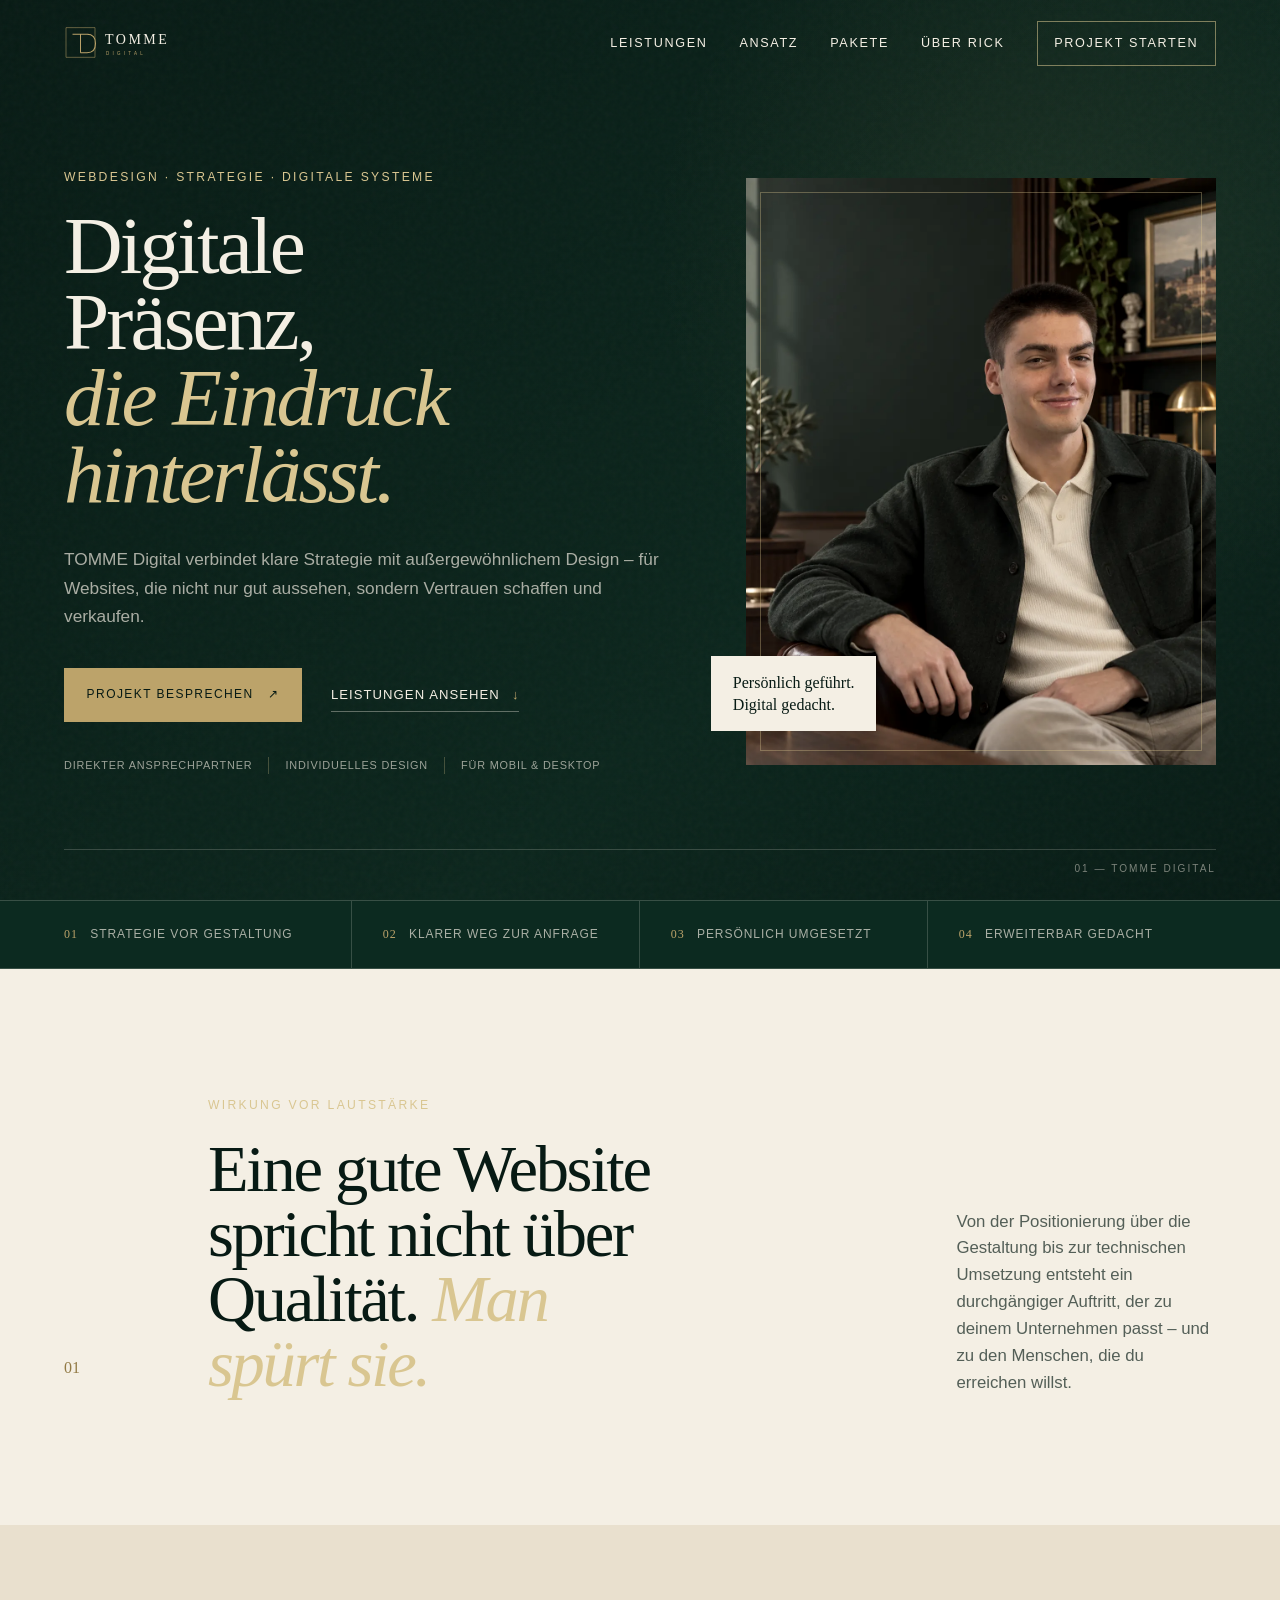
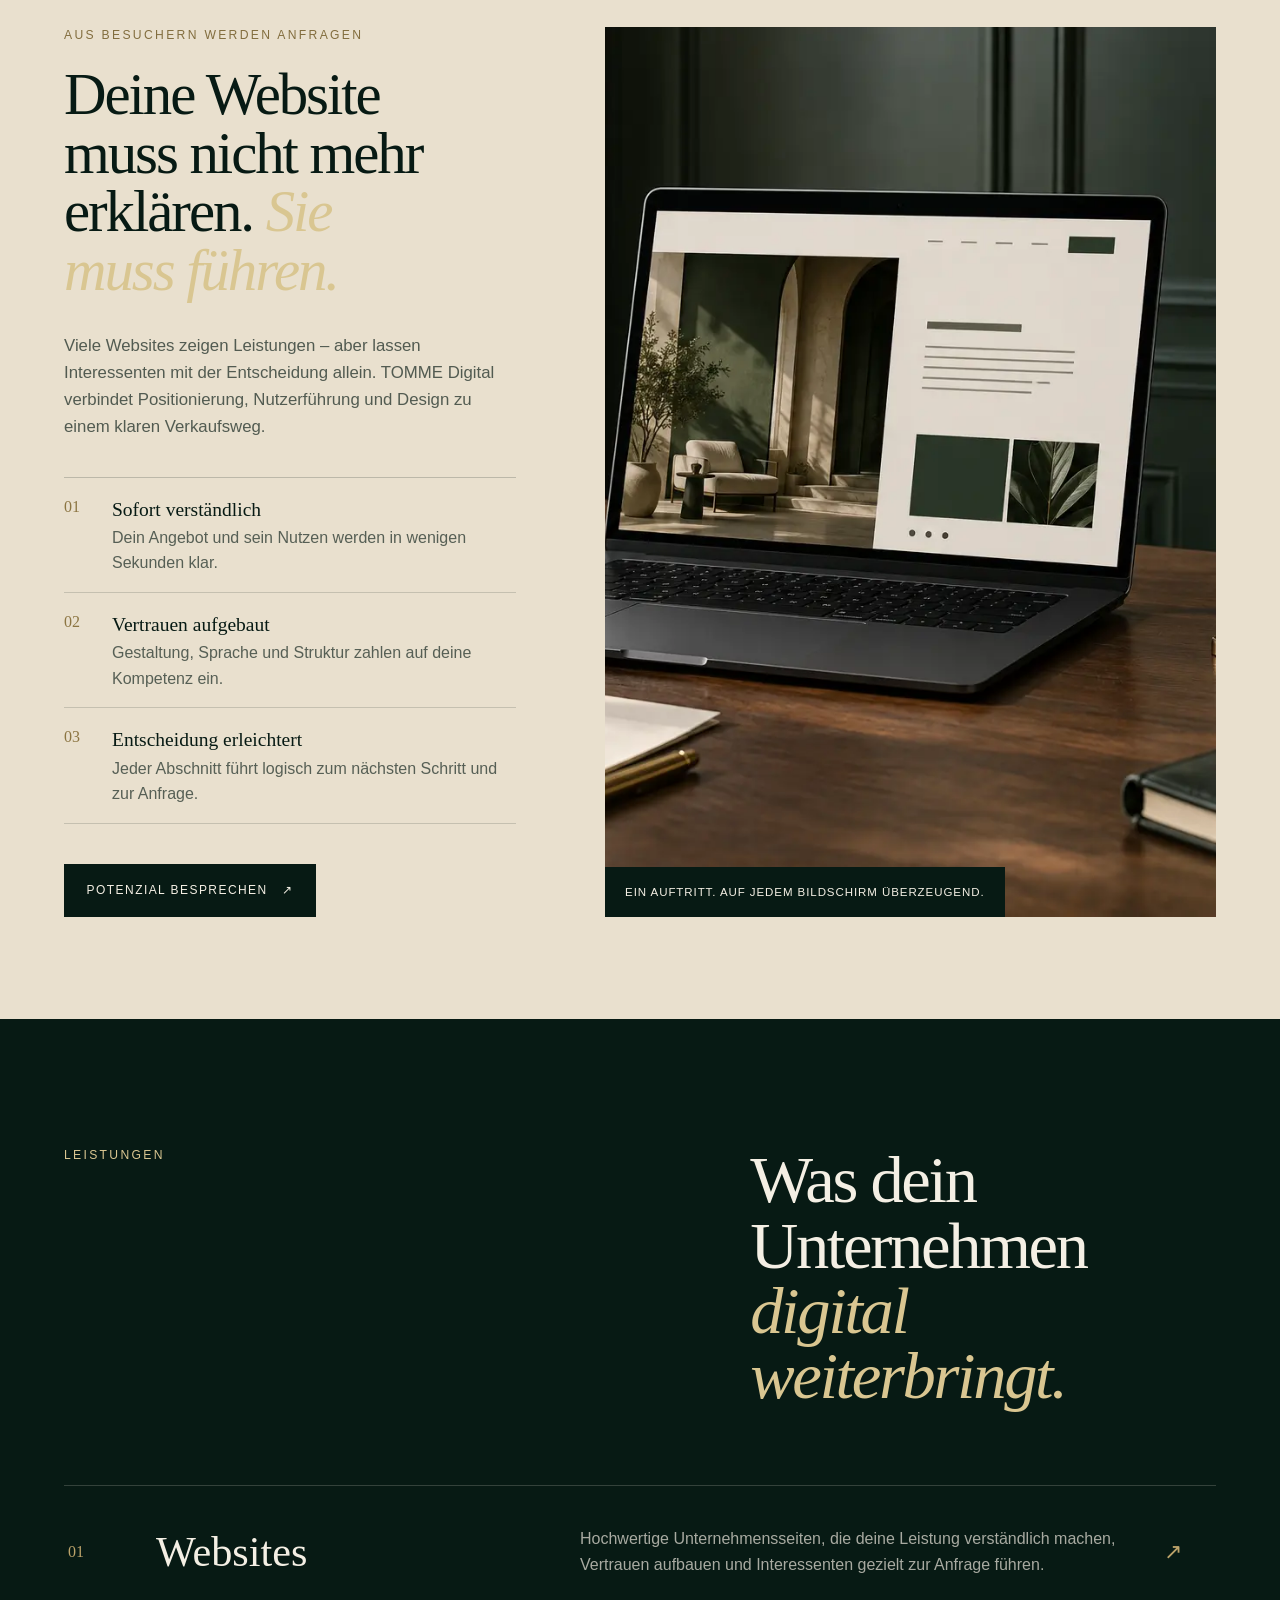
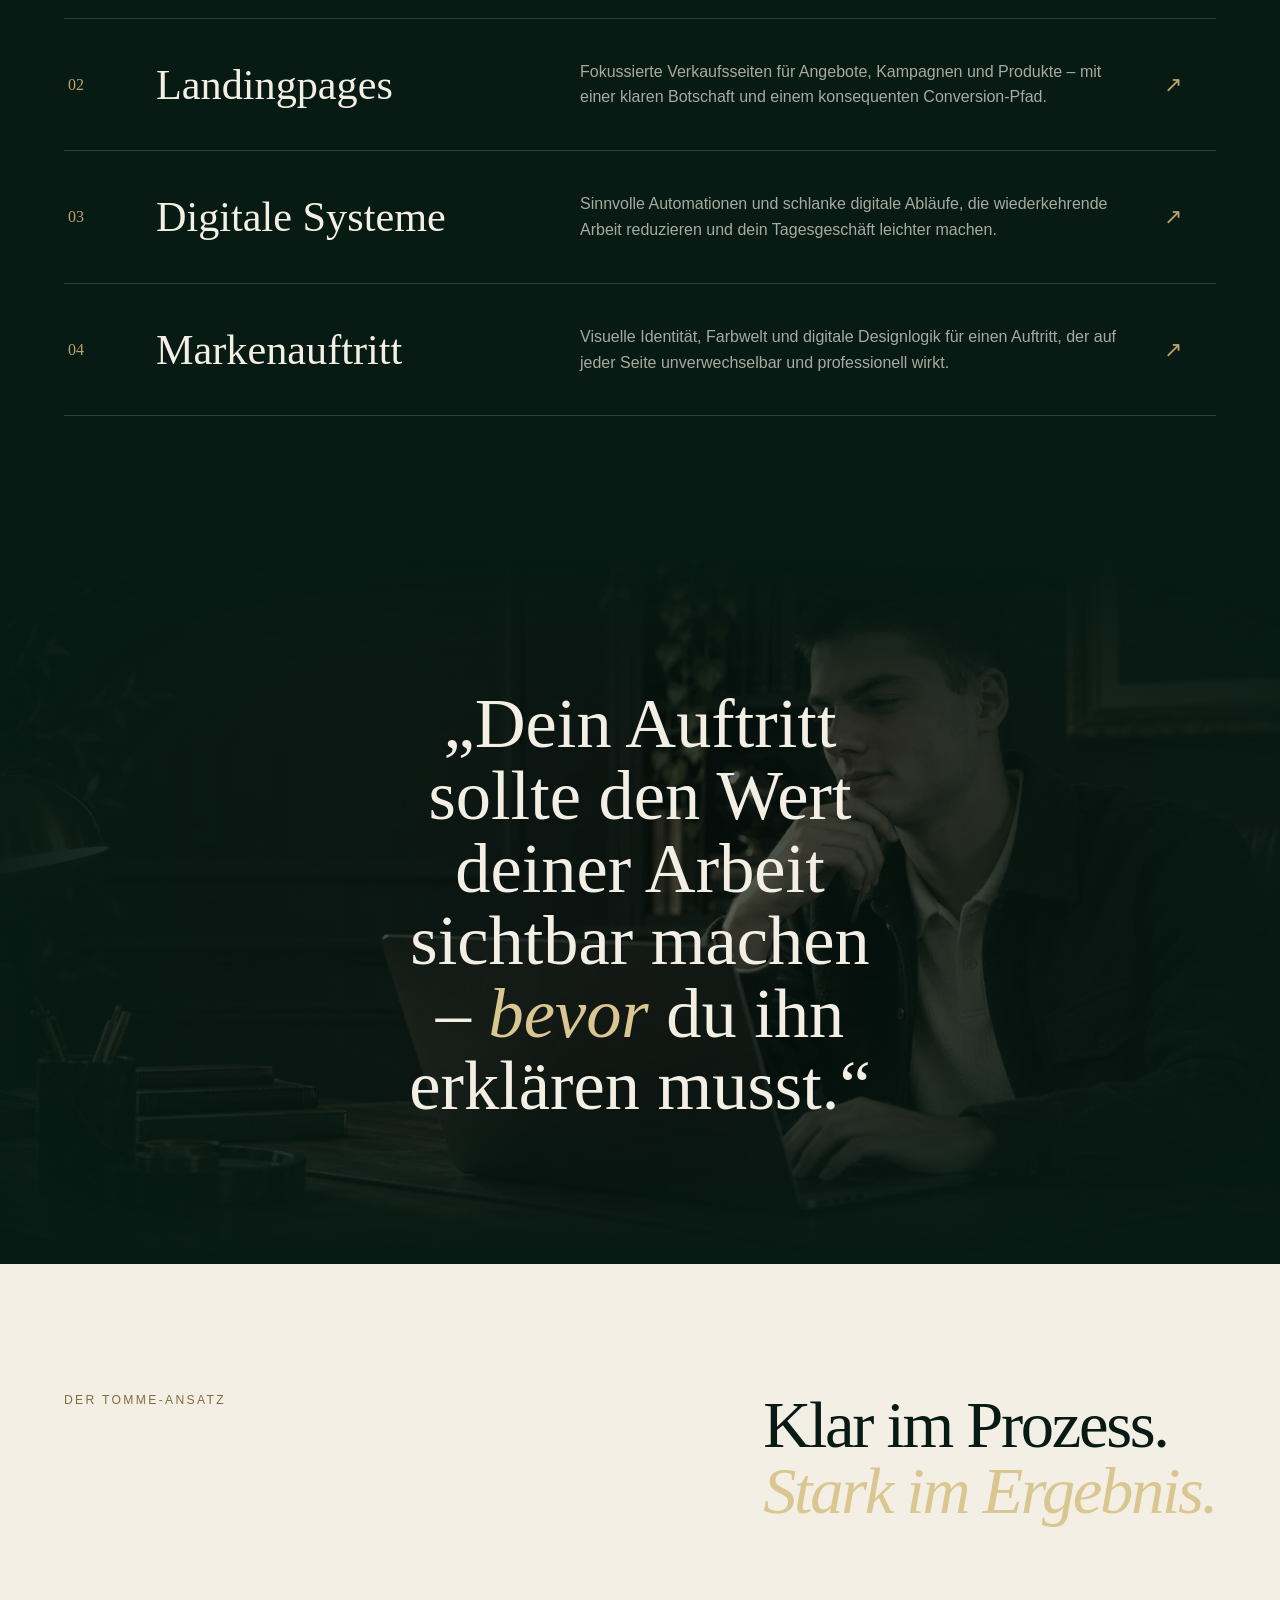
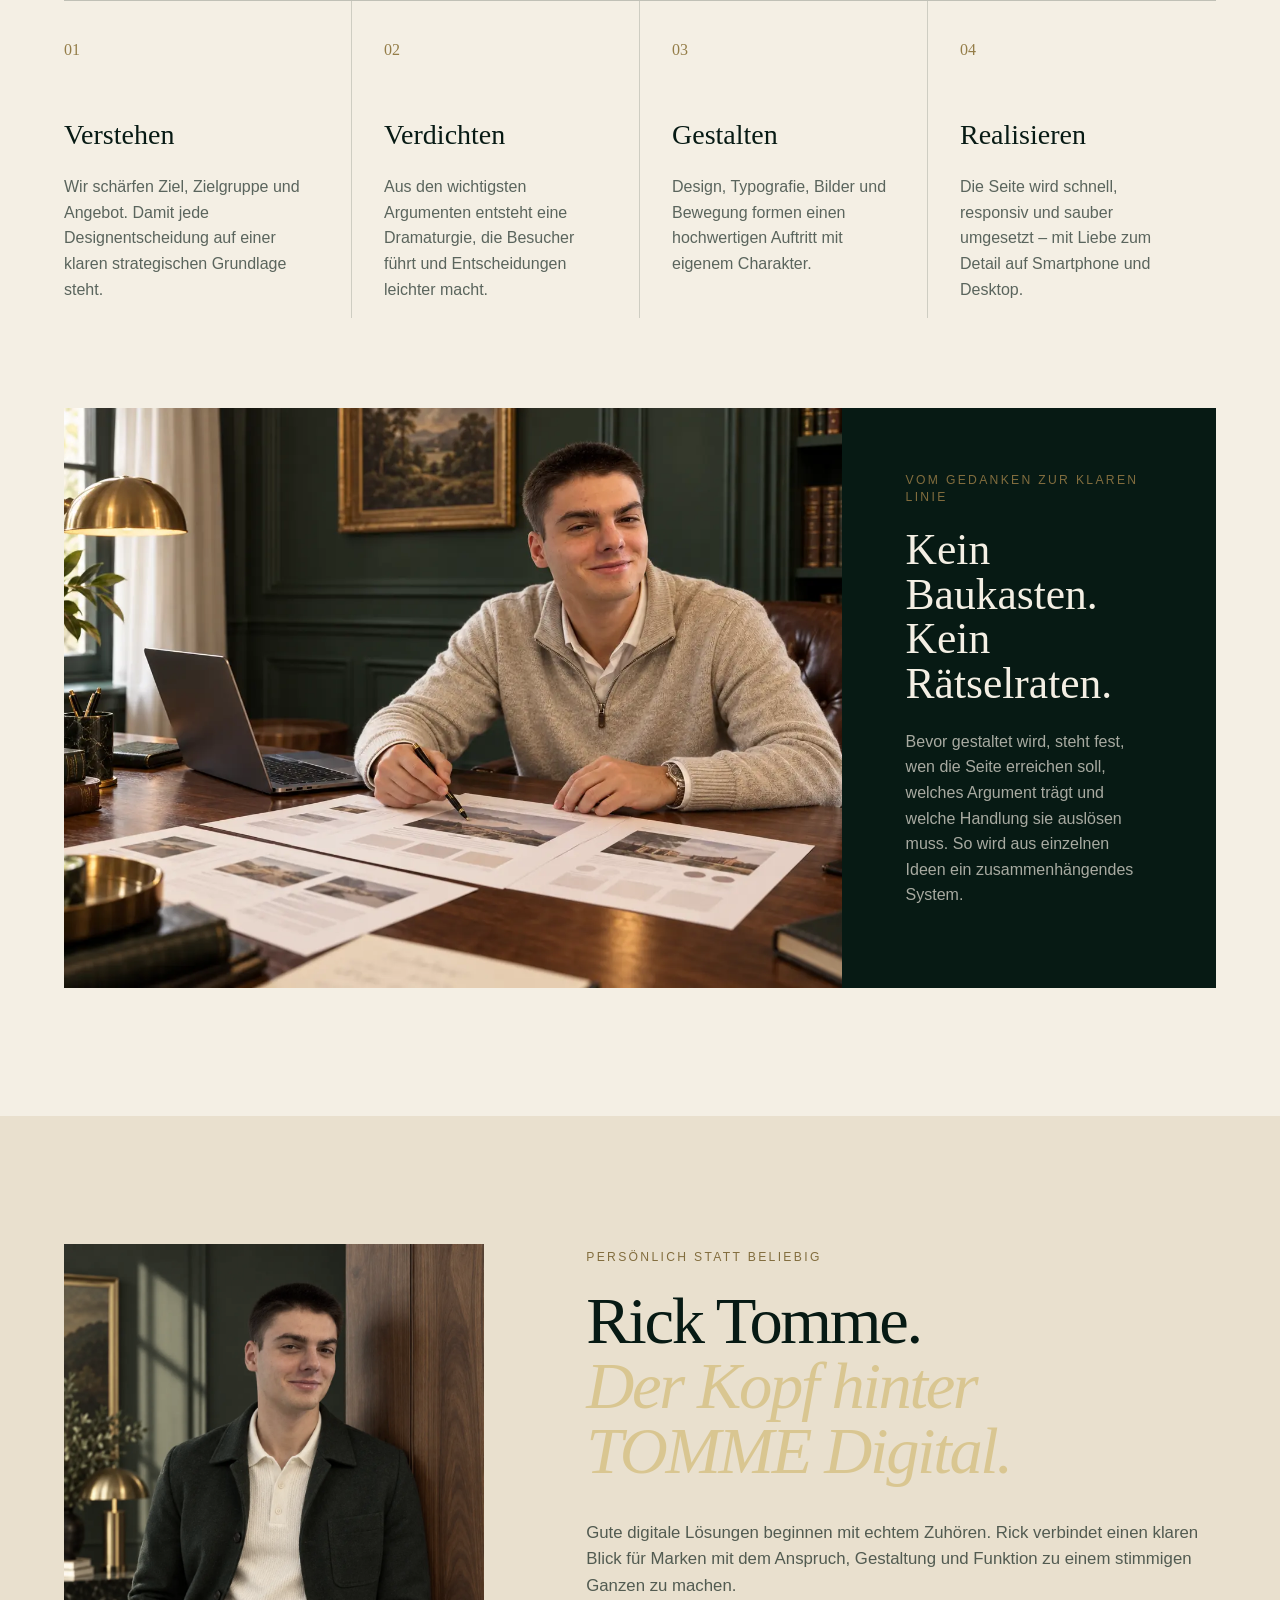
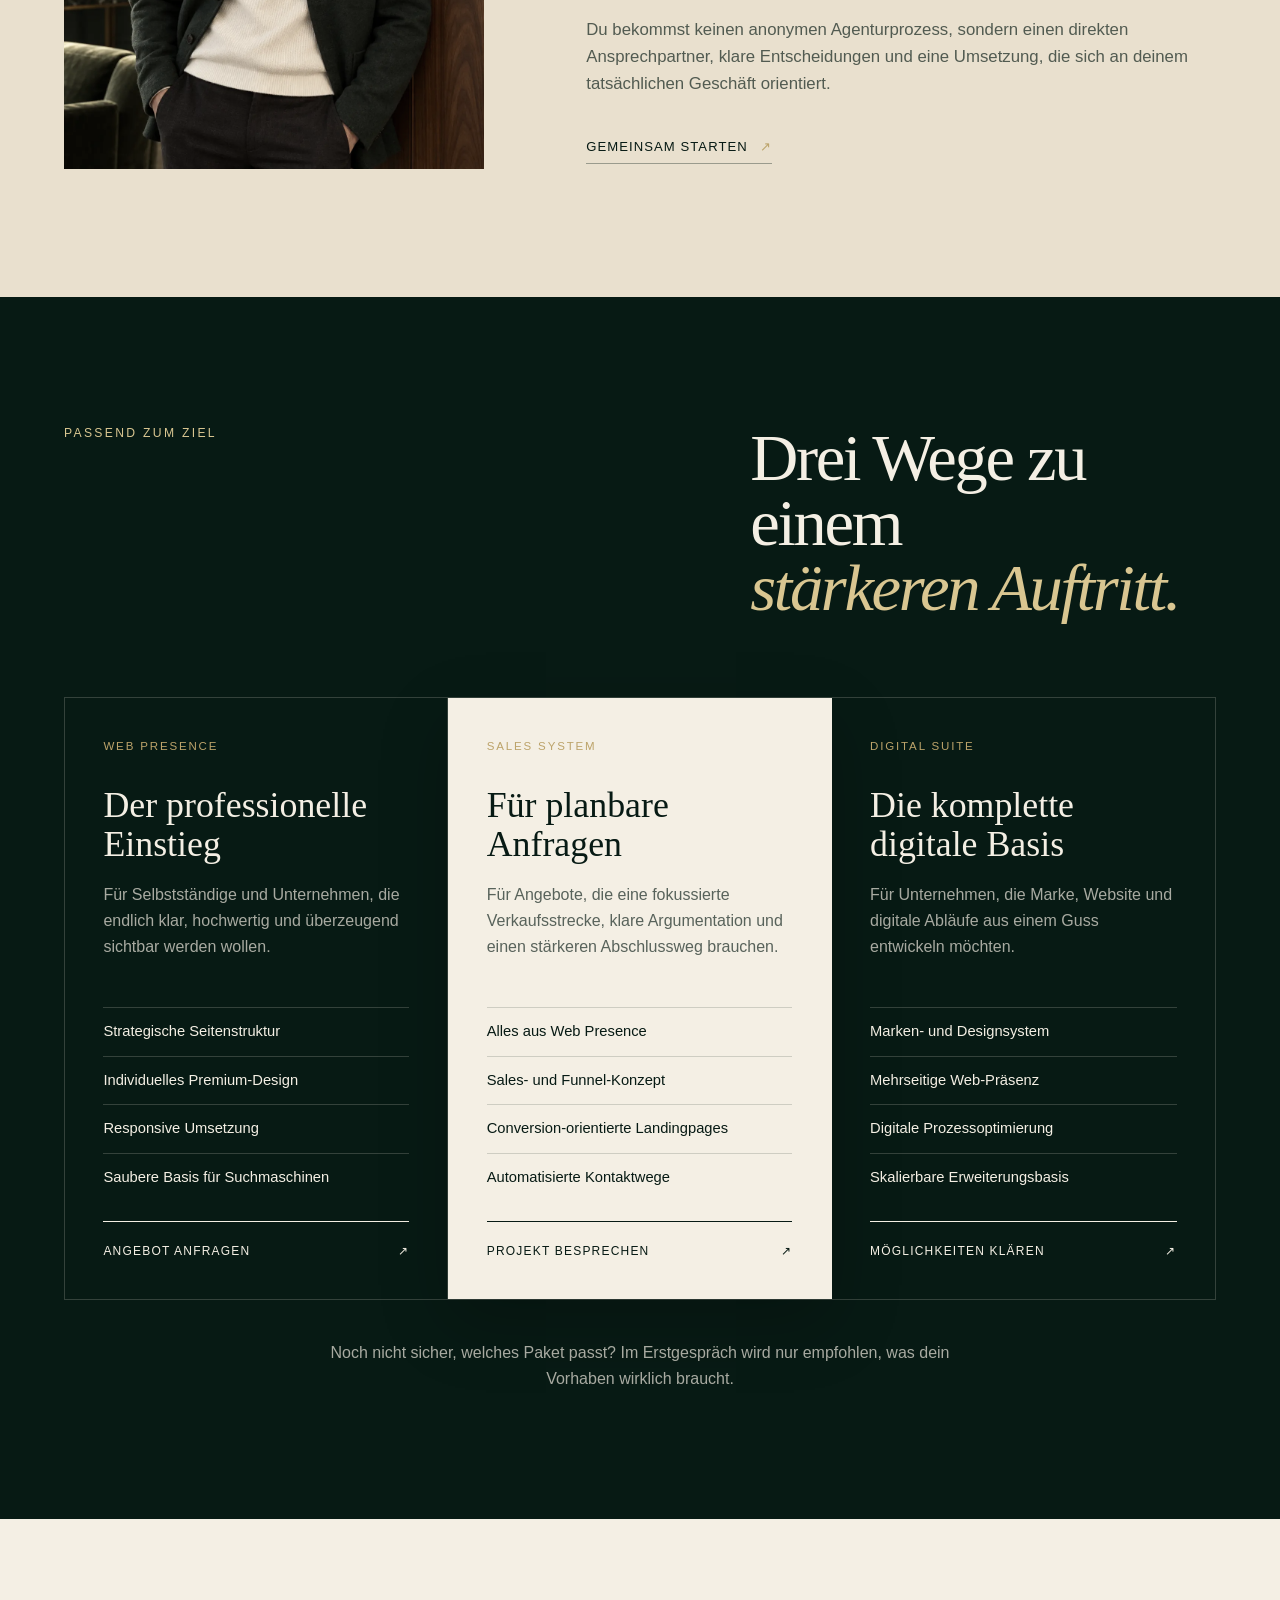
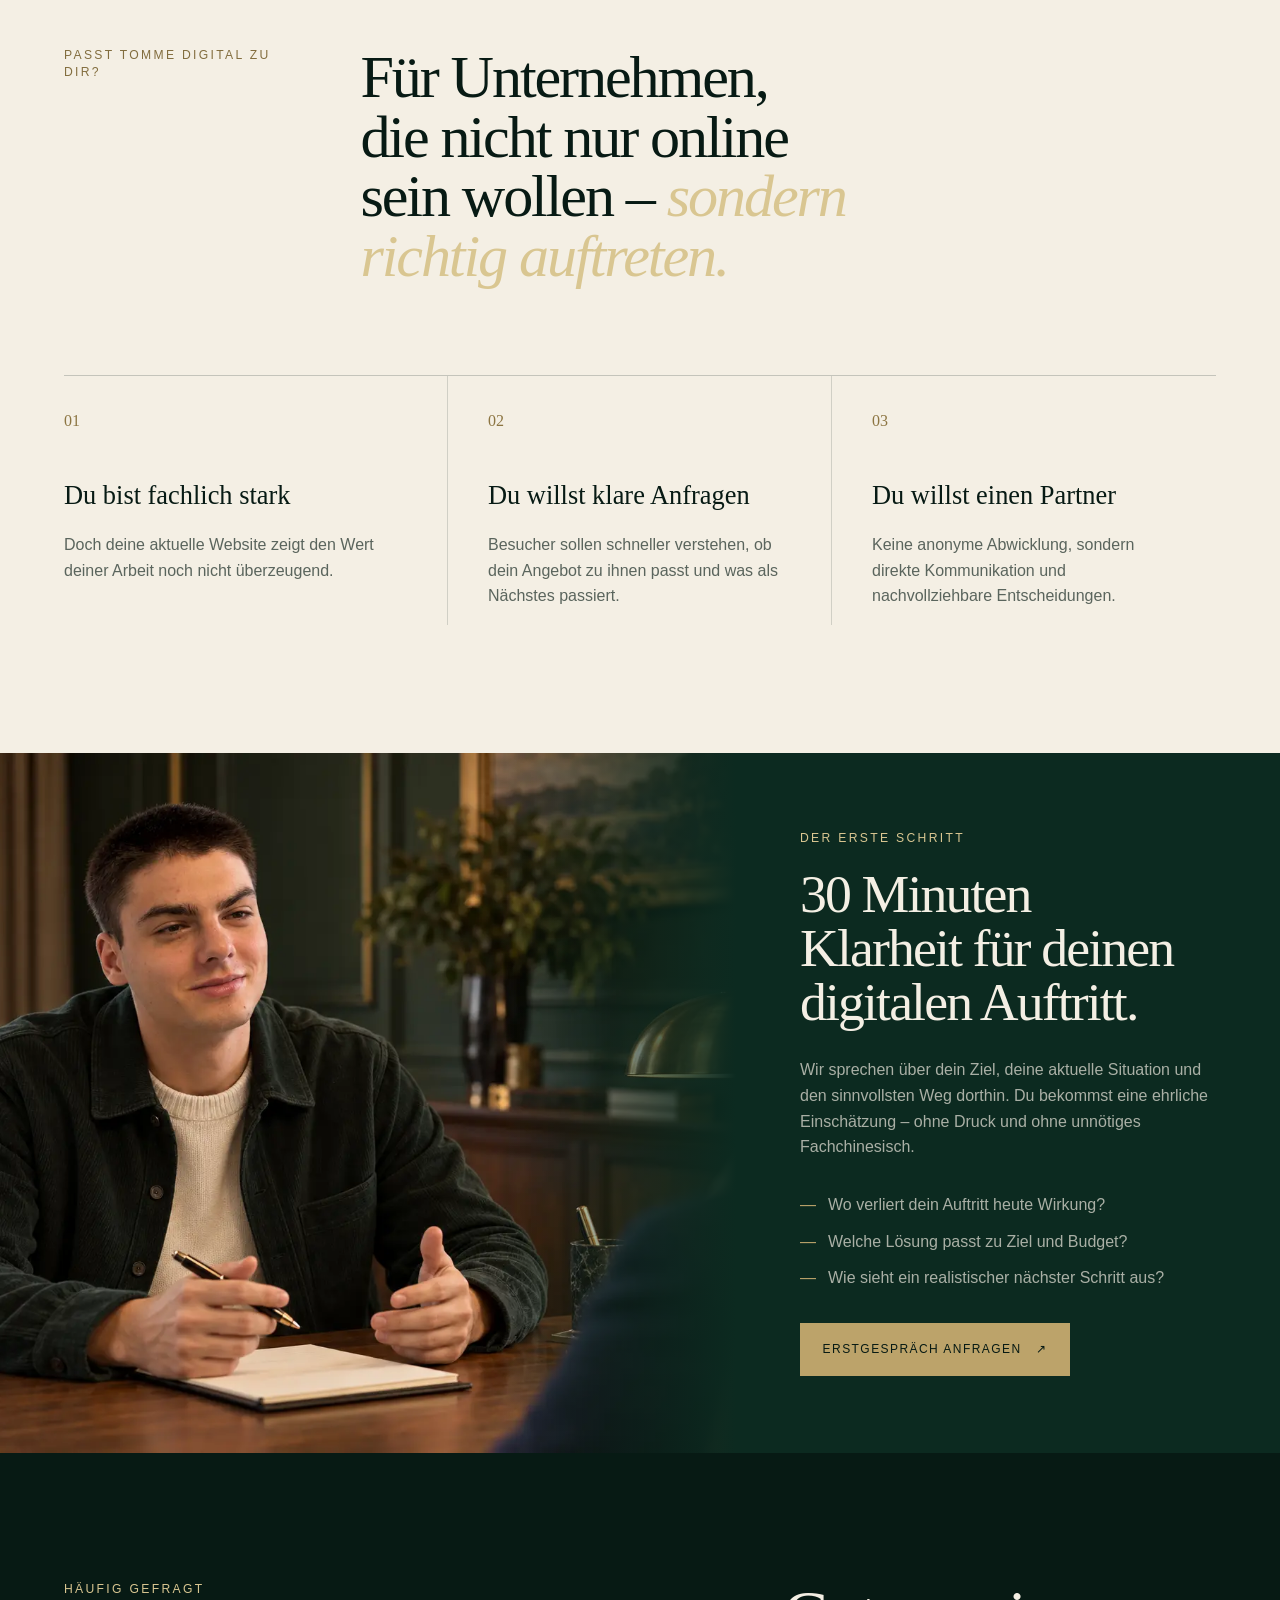
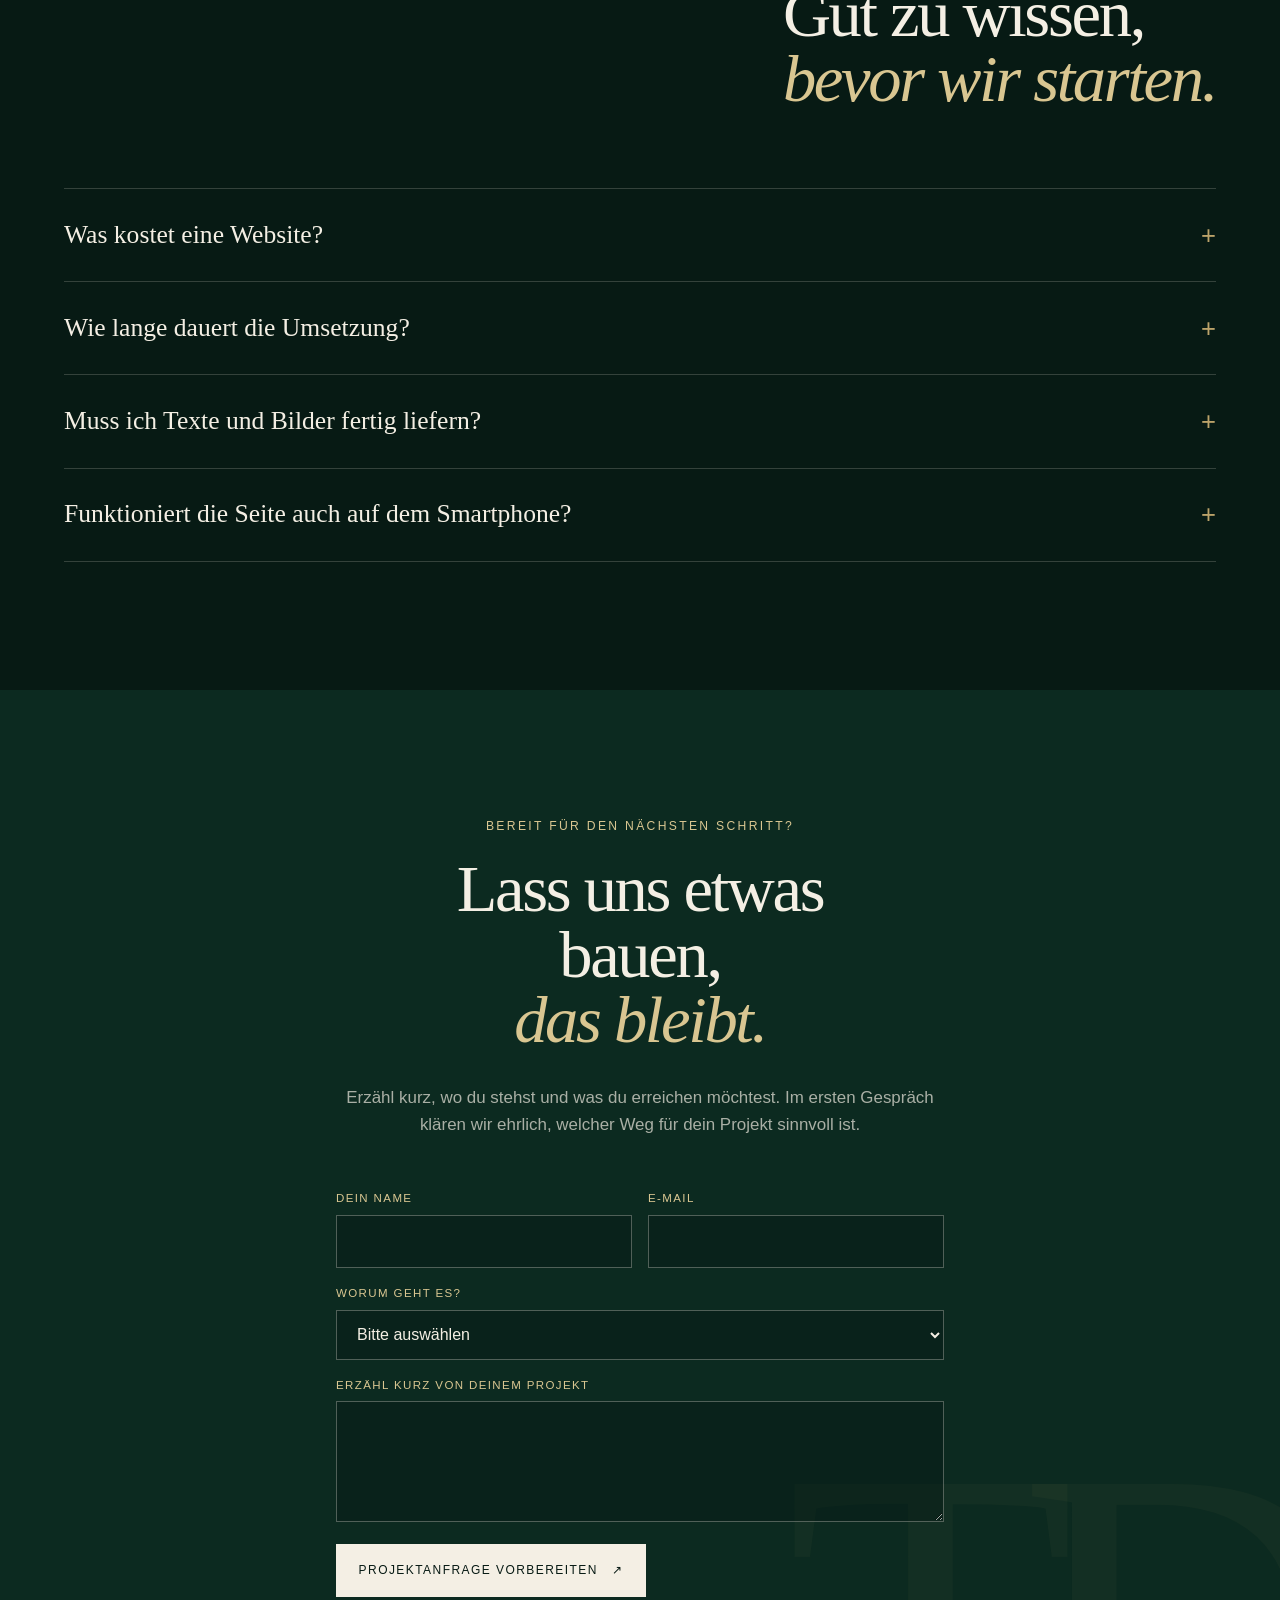
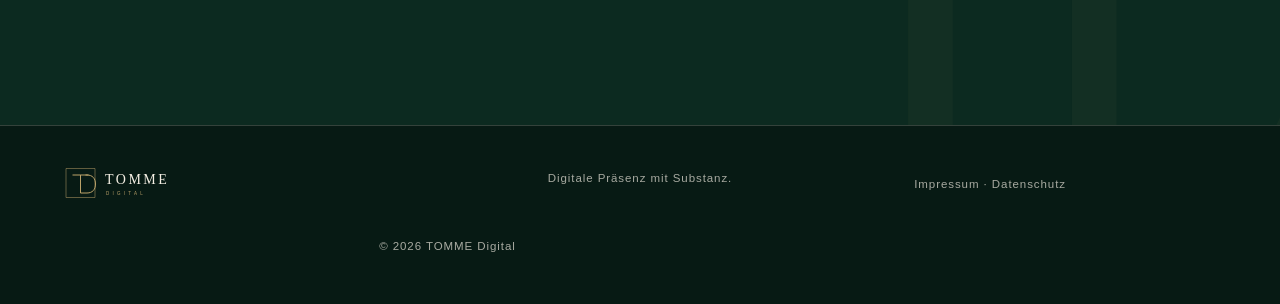
==== commit 7833801b: "fix: refine hero trust spacing" ====
--- a/index.html
+++ b/index.html
@@ -8,9 +8,9 @@
   <meta name="description" content="TOMME Digital entwickelt hochwertige Websites und digitale Systeme, die Marken klar positionieren und Interessenten zu Kunden machen.">
   <title>TOMME Digital — Digitale Präsenz mit Substanz</title>
   <link rel="icon" href="assets/favicon.svg" type="image/svg+xml">
-  <link rel="stylesheet" href="styles.css">
-  <script src="site-config.js"></script>
-  <script src="script.js" defer></script>
+  <link rel="stylesheet" href="styles.css?v=20260914-3">
+  <script src="site-config.js?v=20260914-2"></script>
+  <script src="script.js?v=20260914-2" defer></script>
 </head>
 <body>
   <a class="skip-link" href="#main">Zum Inhalt</a>
--- a/styles.css
+++ b/styles.css
@@ -40,8 +40,8 @@
 h1 em,h2 em{color:var(--brass-light);font-weight:400}
 .hero-lead{max-width:39rem;color:var(--muted);font-size:clamp(1.02rem,1.35vw,1.25rem);line-height:1.65;margin:2rem 0 2.35rem}
 .hero-actions{display:flex;align-items:center;gap:1.8rem;flex-wrap:wrap}
-.hero-trust{display:flex;flex-wrap:wrap;gap:.75rem 1.5rem;margin-top:2.2rem;color:rgba(244,239,228,.58);font-size:.71rem;letter-spacing:.08em;text-transform:uppercase}
-.hero-trust span{display:flex;align-items:center;gap:.55rem}.hero-trust span:before{content:"";width:.32rem;height:.32rem;border-radius:50%;background:var(--brass)}
+.hero-trust{display:grid;grid-template-columns:repeat(3,max-content);width:min(100%,43rem);margin-top:2.2rem;color:rgba(244,239,228,.62);font-size:.68rem;letter-spacing:.075em;text-transform:uppercase}
+.hero-trust span{padding:0 1rem;border-right:1px solid rgba(217,198,145,.28);white-space:nowrap}.hero-trust span:first-child{padding-left:0}.hero-trust span:last-child{padding-right:0;border-right:0}
 .button{display:inline-flex;gap:.9rem;align-items:center;justify-content:center;border:1px solid transparent;padding:1rem 1.35rem;text-transform:uppercase;letter-spacing:.12em;font-size:.75rem;cursor:pointer;transition:transform .3s var(--ease),background .3s,color .3s}
 .button:hover{transform:translateY(-2px)}
 .button-primary{background:var(--brass);color:var(--ink)}
@@ -192,7 +192,7 @@
   .hero{min-height:48rem;padding-bottom:5.3rem}.hero-media{inset:7rem -9rem 0 37%}
   h1{font-size:clamp(3.15rem,15.5vw,5.2rem)}
   .hero-actions{align-items:flex-start;flex-direction:column;gap:1.2rem}
-  .hero-trust{display:grid;grid-template-columns:1fr;gap:.45rem;margin-top:1.5rem}
+  .hero-trust{display:grid;grid-template-columns:1fr;gap:.45rem;margin-top:1.5rem}.hero-trust span{padding:0;border:0;white-space:normal}
   .proof-bar{grid-template-columns:1fr}.proof-bar p{padding:1rem 0!important;border-right:0;border-bottom:1px solid var(--line)!important}.proof-bar p:last-child{border-bottom:0!important}
   .manifesto{grid-template-columns:1fr}.section-number,.manifesto-aside{grid-column:1}
   .manifesto h2,.section-heading h2,.about h2,.contact h2{font-size:clamp(2.55rem,12.5vw,4.2rem)}
